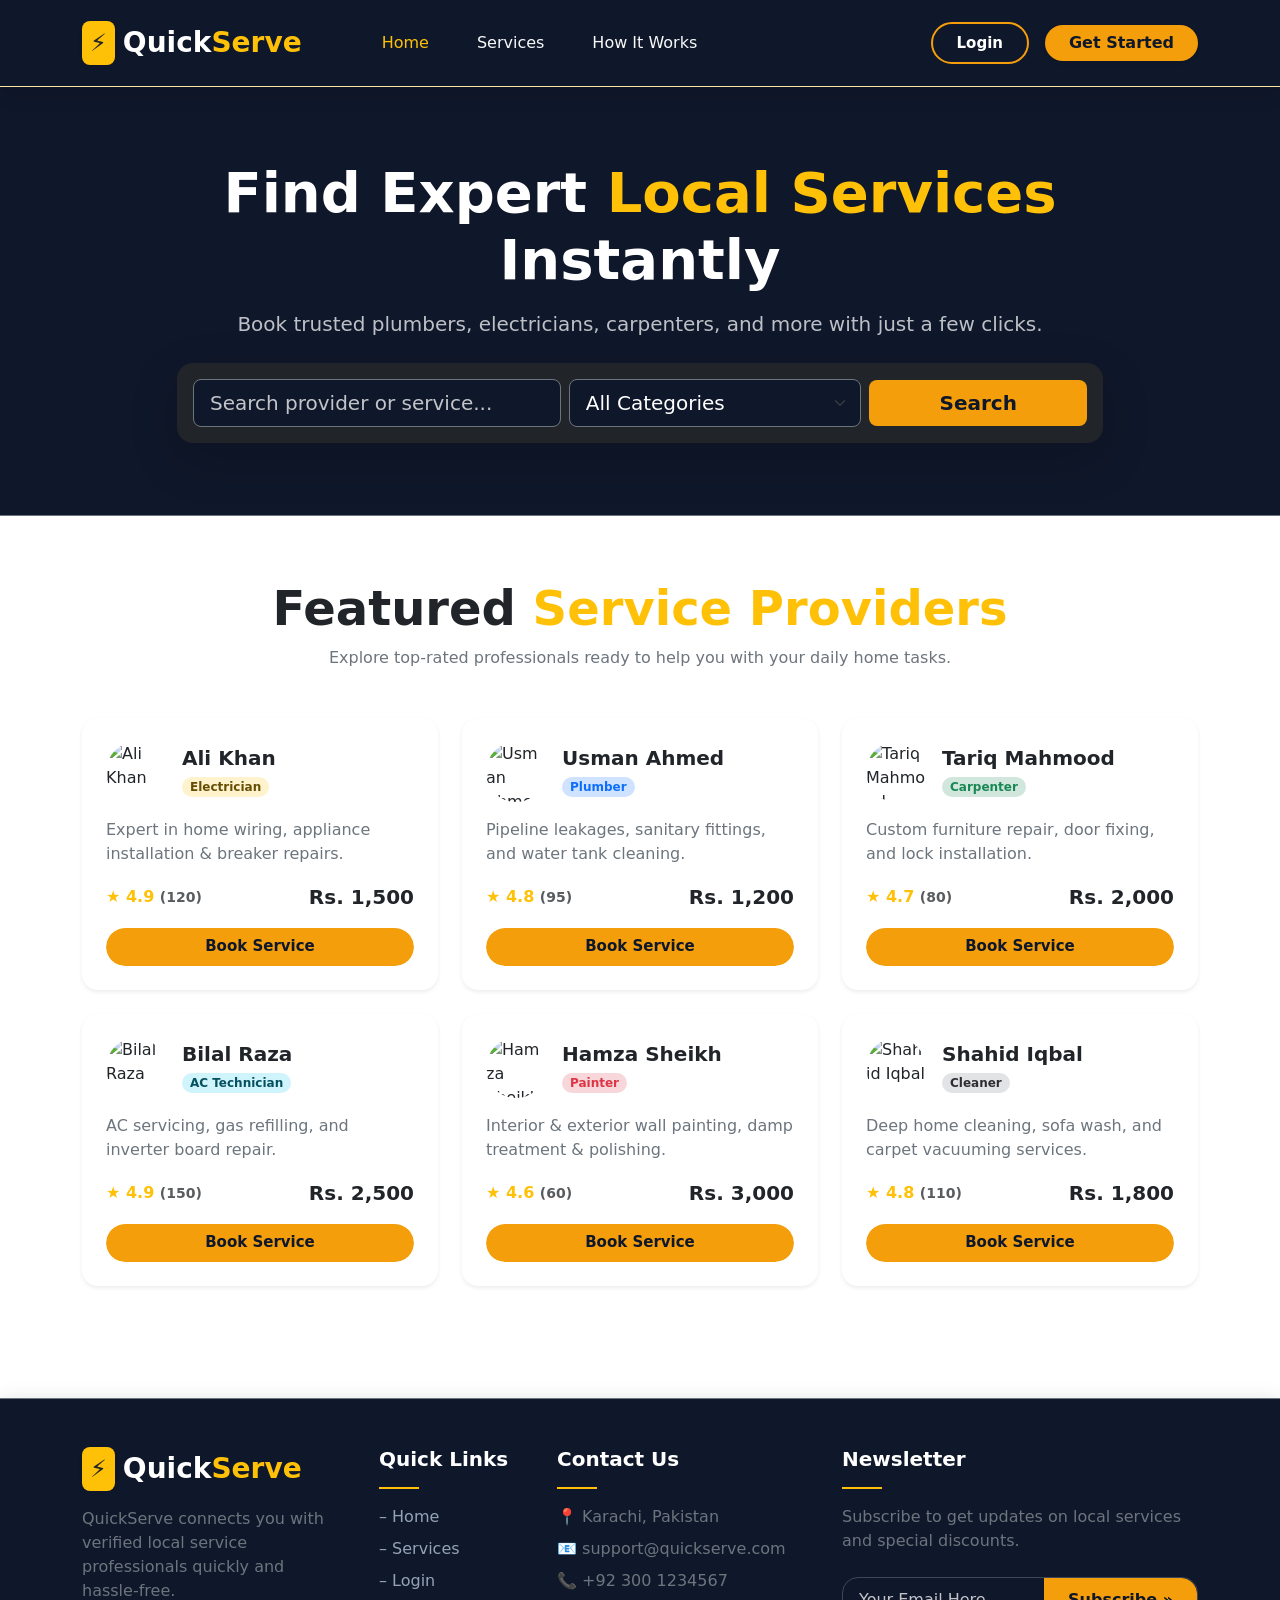
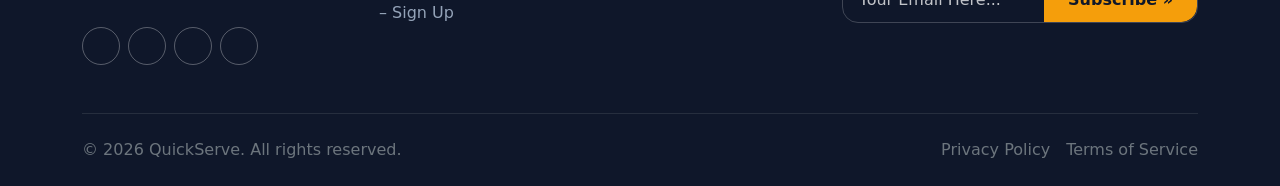
==== index.html @ 44a5fb3d "femhack project" ====
<!DOCTYPE html>
<html lang="en">
<head>
    <meta charset="UTF-8">
    <meta name="viewport" content="width=device-width, initial-scale=1.0">
    <title>femhack</title>

             <!--fontawesome cdn  -->

      <link rel="stylesheet" href="https://cdnjs.cloudflare.com/ajax/libs/font-awesome/7.0.1/css/all.min.css" integrity="sha512-2SwdPD6INVrV/lHTZbO2nodKhrnDdJK9/kg2XD1r9uGqPo1cUbujc+IYdlYdEErWNu69gVcYgdxlmVmzTWnetw==" crossorigin="anonymous" referrerpolicy="no-referrer" />


    <!--  bootstrap cdn -->


<link href="https://cdn.jsdelivr.net/npm/bootstrap@5.3.0/dist/css/bootstrap.min.css" rel="stylesheet">

<link rel="stylesheet" href="./style.css">


</head>
<body>
  
    

  <!-- Modern Navbar -->
  <nav class="navbar navbar-expand-lg sticky-top navbar-dark bg-slate py-3 border-bottom border-warning-subtle">
    <div class="container">
      <a class="navbar-brand fw-bold fs-3 d-flex align-items-center gap-2" href="index.html">
        <span class="bg-warning text-dark px-2 py-1 rounded-3 fs-4 shadow-sm">⚡</span>
        <span class="text-white">Quick<span class="text-warning">Serve</span></span>
      </a>
      <button class="navbar-toggler border-0 shadow-none" type="button" data-bs-toggle="collapse" data-bs-target="#navbarContent">
        <span class="navbar-toggler-icon"></span>
      </button>

      <div class="collapse navbar-collapse" id="navbarContent">
        <ul class="navbar-nav me-auto ms-lg-5 mb-2 mb-lg-0 gap-lg-3">
          <li class="nav-item">
            <a class="nav-link active fw-medium px-3 text-warning" href="index.html">Home</a>
          </li>
          <li class="nav-item">
            <a class="nav-link fw-medium px-3 text-light" href="#services">Services</a>
          </li>
          <li class="nav-item">
            <a class="nav-link fw-medium px-3 text-light" href="#how-it-works">How It Works</a>
          </li>
        </ul>
        <div class="d-flex align-items-center gap-3">
          <a href="login.html" class="btn btn-outline-light btn-slide-fill rounded-pill px-4 fw-semibold text-decoration-none">Login</a>
          <a href="signup.html" class="btn btn-warning rounded-pill px-4 fw-bold shadow-sm">Get Started</a>
        </div>
      </div>
    </div>
  </nav>

  <!-- Hero Section with Fixed Search Bar -->
  <section class="py-5 bg-slate text-white text-center border-bottom border-secondary">
    <div class="container py-4">
      <h1 class="display-4 fw-bold mb-3">Find Expert <span class="text-warning">Local Services</span> Instantly</h1>
      <p class="lead text-light opacity-75 mb-4">Book trusted plumbers, electricians, carpenters, and more with just a few clicks.</p>

      <div class="row justify-content-center">
        <div class="col-lg-10">
          <div class="card p-3 shadow-lg border-0 bg-dark rounded-4">
            <div class="row g-2 align-items-center">
              <div class="col-md-5">
                <input type="text" id="searchInput" class="form-control form-control-lg bg-slate text-white border-secondary shadow-none" placeholder="Search provider or service...">
              </div>
              <div class="col-md-4">
                <select id="categoryFilter" class="form-select form-select-lg bg-slate text-white border-secondary shadow-none">
                  <option value="all">All Categories</option>
                  <option value="Plumber">Plumber</option>
                  <option value="Electrician">Electrician</option>
                  <option value="Carpenter">Carpenter</option>
                  <option value="Cleaner">Home Cleaner</option>
                  <option value="Painter">Painter</option>
                  <option value="AC Technician">AC Technician</option>
                </select>
              </div>
              <div class="col-md-3">
                <button id="searchBtn" class="btn btn-warning btn-lg w-100 fw-bold rounded-3">Search</button>
              </div>
            </div>
          </div>
        </div>
      </div>
    </div>
  </section>

  <!-- 6 Service Cards Section with Pictures -->
<!-- 6 Service Cards Section with Pictures -->
  <section class="py-5 bg-white">
    <div class="container py-3">
      
      <!-- Services Section Heading -->
      <div class="text-center mb-5">
        <h2 class="fw-bold text-dark display-5">Featured <span class="text-warning">Service Providers</span></h2>
        <p class="text-secondary fs-6">Explore top-rated professionals ready to help you with your daily home tasks.</p>
      </div>

      <div class="row g-4 mb-5">

        <!-- Card 1 -->
        <div class="col-md-6 col-lg-4">
          <div class="card h-100 border-0 shadow-sm rounded-4 overflow-hidden card-provider">
            <div class="card-body p-4 d-flex flex-column justify-content-between">
              <div>
                <div class="d-flex align-items-center gap-3 mb-3">
                  <img src="https://images.unsplash.com/photo-1540569014015-19a7be504e3a?w=150&auto=format&fit=crop&q=80" alt="Ali Khan" class="rounded-circle object-fit-cover" width="60" height="60">
                  <div>
                    <h5 class="card-title fw-bold text-dark mb-1">Ali Khan</h5>
                    <span class="badge bg-warning-subtle text-warning-emphasis px-2 py-1 rounded-pill fw-bold fs-7">Electrician</span>
                  </div>
                </div>
                <p class="card-text text-secondary fs-7">Expert in home wiring, appliance installation & breaker repairs.</p>
                <div class="d-flex justify-content-between align-items-center mb-3">
                  <span class="text-warning fw-bold">★ 4.9 <small class="text-muted">(120)</small></span>
                  <span class="fw-bold fs-5 text-dark">Rs. 1,500</span>
                </div>
              </div>
              <a href="providers-details.html?id=1" class="button button-item w-100 justify-content-center text-decoration-none">
                <span class="button-bg">
                  <span class="button-bg-layers">
                    <span class="button-bg-layer button-bg-layer-1 -purple"></span>
                    <span class="button-bg-layer button-bg-layer-2 -turquoise"></span>
                    <span class="button-bg-layer button-bg-layer-3 -yellow"></span>
                  </span>
                </span>
                <span class="button-inner">
                  <span class="button-inner-static">Book Service</span>
                  <span class="button-inner-hover">Book Service</span>
                </span>
              </a>
            </div>
          </div>
        </div>

        <!-- Card 2 -->
        <div class="col-md-6 col-lg-4">
          <div class="card h-100 border-0 shadow-sm rounded-4 overflow-hidden card-provider">
            <div class="card-body p-4 d-flex flex-column justify-content-between">
              <div>
                <div class="d-flex align-items-center gap-3 mb-3">
                  <img src="https://images.unsplash.com/photo-1507003211169-0a1dd7228f2d?w=150&auto=format&fit=crop&q=80" alt="Usman Ahmed" class="rounded-circle object-fit-cover" width="60" height="60">
                  <div>
                    <h5 class="card-title fw-bold text-dark mb-1">Usman Ahmed</h5>
                    <span class="badge bg-primary-subtle text-primary px-2 py-1 rounded-pill fw-bold fs-7">Plumber</span>
                  </div>
                </div>
                <p class="card-text text-secondary fs-7">Pipeline leakages, sanitary fittings, and water tank cleaning.</p>
                <div class="d-flex justify-content-between align-items-center mb-3">
                  <span class="text-warning fw-bold">★ 4.8 <small class="text-muted">(95)</small></span>
                  <span class="fw-bold fs-5 text-dark">Rs. 1,200</span>
                </div>
              </div>
              <a href="providers-details.html?id=2" class="button button-item w-100 justify-content-center text-decoration-none">
                <span class="button-bg">
                  <span class="button-bg-layers">
                    <span class="button-bg-layer button-bg-layer-1 -purple"></span>
                    <span class="button-bg-layer button-bg-layer-2 -turquoise"></span>
                    <span class="button-bg-layer button-bg-layer-3 -yellow"></span>
                  </span>
                </span>
                <span class="button-inner">
                  <span class="button-inner-static">Book Service</span>
                  <span class="button-inner-hover">Book Service</span>
                </span>
              </a>
            </div>
          </div>
        </div>

        <!-- Card 3 -->
        <div class="col-md-6 col-lg-4">
          <div class="card h-100 border-0 shadow-sm rounded-4 overflow-hidden card-provider">
            <div class="card-body p-4 d-flex flex-column justify-content-between">
              <div>
                <div class="d-flex align-items-center gap-3 mb-3">
                  <img src="https://images.unsplash.com/photo-1500648767791-00dcc994a43e?w=150&auto=format&fit=crop&q=80" alt="Tariq Mahmood" class="rounded-circle object-fit-cover" width="60" height="60">
                  <div>
                    <h5 class="card-title fw-bold text-dark mb-1">Tariq Mahmood</h5>
                    <span class="badge bg-success-subtle text-success px-2 py-1 rounded-pill fw-bold fs-7">Carpenter</span>
                  </div>
                </div>
                <p class="card-text text-secondary fs-7">Custom furniture repair, door fixing, and lock installation.</p>
                <div class="d-flex justify-content-between align-items-center mb-3">
                  <span class="text-warning fw-bold">★ 4.7 <small class="text-muted">(80)</small></span>
                  <span class="fw-bold fs-5 text-dark">Rs. 2,000</span>
                </div>
              </div>
              <a href="providers-details.html?id=3" class="button button-item w-100 justify-content-center text-decoration-none">
                <span class="button-bg">
                  <span class="button-bg-layers">
                    <span class="button-bg-layer button-bg-layer-1 -purple"></span>
                    <span class="button-bg-layer button-bg-layer-2 -turquoise"></span>
                    <span class="button-bg-layer button-bg-layer-3 -yellow"></span>
                  </span>
                </span>
                <span class="button-inner">
                  <span class="button-inner-static">Book Service</span>
                  <span class="button-inner-hover">Book Service</span>
                </span>
              </a>
            </div>
          </div>
        </div>

        <!-- Card 4 -->
        <div class="col-md-6 col-lg-4">
          <div class="card h-100 border-0 shadow-sm rounded-4 overflow-hidden card-provider">
            <div class="card-body p-4 d-flex flex-column justify-content-between">
              <div>
                <div class="d-flex align-items-center gap-3 mb-3">
                  <img src="https://images.unsplash.com/photo-1522075469751-3a6694fb2f61?w=150&auto=format&fit=crop&q=80" alt="Bilal Raza" class="rounded-circle object-fit-cover" width="60" height="60">
                  <div>
                    <h5 class="card-title fw-bold text-dark mb-1">Bilal Raza</h5>
                    <span class="badge bg-info-subtle text-info-emphasis px-2 py-1 rounded-pill fw-bold fs-7">AC Technician</span>
                  </div>
                </div>
                <p class="card-text text-secondary fs-7">AC servicing, gas refilling, and inverter board repair.</p>
                <div class="d-flex justify-content-between align-items-center mb-3">
                  <span class="text-warning fw-bold">★ 4.9 <small class="text-muted">(150)</small></span>
                  <span class="fw-bold fs-5 text-dark">Rs. 2,500</span>
                </div>
              </div>
              <a href="providers-details.html?id=4" class="button button-item w-100 justify-content-center text-decoration-none">
                <span class="button-bg">
                  <span class="button-bg-layers">
                    <span class="button-bg-layer button-bg-layer-1 -purple"></span>
                    <span class="button-bg-layer button-bg-layer-2 -turquoise"></span>
                    <span class="button-bg-layer button-bg-layer-3 -yellow"></span>
                  </span>
                </span>
                <span class="button-inner">
                  <span class="button-inner-static">Book Service</span>
                  <span class="button-inner-hover">Book Service</span>
                </span>
              </a>
            </div>
          </div>
        </div>

        <!-- Card 5 -->
        <div class="col-md-6 col-lg-4">
          <div class="card h-100 border-0 shadow-sm rounded-4 overflow-hidden card-provider">
            <div class="card-body p-4 d-flex flex-column justify-content-between">
              <div>
                <div class="d-flex align-items-center gap-3 mb-3">
                  <img src="https://images.unsplash.com/photo-1472099645785-5658abf4ff4e?w=150&auto=format&fit=crop&q=80" alt="Hamza Sheikh" class="rounded-circle object-fit-cover" width="60" height="60">
                  <div>
                    <h5 class="card-title fw-bold text-dark mb-1">Hamza Sheikh</h5>
                    <span class="badge bg-danger-subtle text-danger px-2 py-1 rounded-pill fw-bold fs-7">Painter</span>
                  </div>
                </div>
                <p class="card-text text-secondary fs-7">Interior & exterior wall painting, damp treatment & polishing.</p>
                <div class="d-flex justify-content-between align-items-center mb-3">
                  <span class="text-warning fw-bold">★ 4.6 <small class="text-muted">(60)</small></span>
                  <span class="fw-bold fs-5 text-dark">Rs. 3,000</span>
                </div>
              </div>
              <a href="providers-details.html?id=5" class="button button-item w-100 justify-content-center text-decoration-none">
                <span class="button-bg">
                  <span class="button-bg-layers">
                    <span class="button-bg-layer button-bg-layer-1 -purple"></span>
                    <span class="button-bg-layer button-bg-layer-2 -turquoise"></span>
                    <span class="button-bg-layer button-bg-layer-3 -yellow"></span>
                  </span>
                </span>
                <span class="button-inner">
                  <span class="button-inner-static">Book Service</span>
                  <span class="button-inner-hover">Book Service</span>
                </span>
              </a>
            </div>
          </div>
        </div>

        <!-- Card 6 -->
        <div class="col-md-6 col-lg-4">
          <div class="card h-100 border-0 shadow-sm rounded-4 overflow-hidden card-provider">
            <div class="card-body p-4 d-flex flex-column justify-content-between">
              <div>
                <div class="d-flex align-items-center gap-3 mb-3">
                  <img src="https://images.unsplash.com/photo-1519085360753-af0119f7cbe7?w=150&auto=format&fit=crop&q=80" alt="Shahid Iqbal" class="rounded-circle object-fit-cover" width="60" height="60">
                  <div>
                    <h5 class="card-title fw-bold text-dark mb-1">Shahid Iqbal</h5>
                    <span class="badge bg-secondary-subtle text-secondary-emphasis px-2 py-1 rounded-pill fw-bold fs-7">Cleaner</span>
                  </div>
                </div>
                <p class="card-text text-secondary fs-7">Deep home cleaning, sofa wash, and carpet vacuuming services.</p>
                <div class="d-flex justify-content-between align-items-center mb-3">
                  <span class="text-warning fw-bold">★ 4.8 <small class="text-muted">(110)</small></span>
                  <span class="fw-bold fs-5 text-dark">Rs. 1,800</span>
                </div>
              </div>
              <a href="providers-details.html?id=6" class="button button-item w-100 justify-content-center text-decoration-none">
                <span class="button-bg">
                  <span class="button-bg-layers">
                    <span class="button-bg-layer button-bg-layer-1 -purple"></span>
                    <span class="button-bg-layer button-bg-layer-2 -turquoise"></span>
                    <span class="button-bg-layer button-bg-layer-3 -yellow"></span>
                  </span>
                </span>
                <span class="button-inner">
                  <span class="button-inner-static">Book Service</span>
                  <span class="button-inner-hover">Book Service</span>
                </span>
              </a>
            </div>
          </div>
        </div>

      </div>
    </div>
  </section>




<!-- Modern Sleek Footer Start -->
<footer class="bg-slate text-light pt-5 pb-4 border-top border-secondary">
  <div class="container">
    <div class="row g-4 mb-5">
      
      <!-- Column 1: Brand & Social Icons -->
      <div class="col-lg-3 col-md-6">
        <a class="navbar-brand fw-bold fs-3 d-flex align-items-center gap-2 mb-3" href="index.html">
          <span class="bg-warning text-dark px-2 py-1 rounded-3 fs-4 shadow-sm">⚡</span>
          <span class="text-white">Quick<span class="text-warning">Serve</span></span>
        </a>
        <p class="text-secondary fs-7 mb-4">QuickServe connects you with verified local service professionals quickly and hassle-free.</p>
        
        <!-- Social Icons -->

        <div class="d-flex gap-2">
  <a href="#" class="social-icon facebook rounded-circle d-flex align-items-center justify-content-center text-decoration-none">
    <i class="fab fa-facebook-f"></i>
  </a>
  <a href="#" class="social-icon whatsapp rounded-circle d-flex align-items-center justify-content-center text-decoration-none">
    <i class="fab fa-whatsapp"></i>
  </a>
  <a href="#" class="social-icon instagram rounded-circle d-flex align-items-center justify-content-center text-decoration-none">
    <i class="fab fa-instagram"></i>
  </a>
  <a href="#" class="social-icon youtube rounded-circle d-flex align-items-center justify-content-center text-decoration-none">
    <i class="fab fa-youtube"></i>
  </a>
</div>
      </div>

      <!-- Column 2: Quick Links -->
      <div class="col-lg-2 col-md-6 ps-lg-4">
        <h5 class="fw-bold text-white mb-2 position-relative pb-2">Quick Links</h5>
        <div class="bg-warning mb-3" style="width: 40px; height: 2px;"></div>
        <ul class="list-unstyled d-flex flex-column gap-2">
          <li><a href="index.html" class="footer-link">&ndash; Home</a></li>
          <li><a href="#services" class="footer-link">&ndash; Services</a></li>
          <li><a href="login.html" class="footer-link">&ndash; Login</a></li>
          <li><a href="signup.html" class="footer-link">&ndash; Sign Up</a></li>
        </ul>
      </div>

      <!-- Column 3: Contact Us -->
      <div class="col-lg-3 col-md-6">
        <h5 class="fw-bold text-white mb-2 position-relative pb-2">Contact Us</h5>
        <div class="bg-warning mb-3" style="width: 40px; height: 2px;"></div>
        <p class="text-secondary mb-2 fs-7">📍 Karachi, Pakistan</p>
        <p class="text-secondary mb-2 fs-7">📧 support@quickserve.com</p>
        <p class="text-secondary fs-7">📞 +92 300 1234567</p>
      </div>

      <!-- Column 4: Newsletter Box (Subscribe Input) -->
<!-- Newsletter Column -->
<div class="col-lg-4 col-md-6">
  <h5 class="fw-bold text-white mb-2 position-relative pb-2">Newsletter</h5>
  <div class="bg-warning mb-3" style="width: 40px; height: 2px;"></div>
  <p class="text-secondary fs-7 mb-3">Subscribe to get updates on local services and special discounts.</p>
  
  <!-- Interactive Animated Subscribe Group -->
  <div class="newsletter-wrapper d-flex align-items-center mt-4 rounded-4 bg-transparent p-0">
    <input type="email" class="form-control bg-transparent text-white shadow-none ps-3 border-0 py-3 fs-7" placeholder="Your Email Here...">
    <button class="btn btn-subscribe-animated px-4 py-3 fw-bold text-nowrap rounded-4 rounded-start-0">Subscribe &raquo;</button>
  </div>
</div>

    </div>

    <hr class="border-secondary my-4">

    <!-- Bottom Copyright -->
    <div class="d-flex flex-column flex-sm-row justify-content-between align-items-center gap-2">
      <p class="text-secondary fs-7 mb-0">&copy; 2026 QuickServe. All rights reserved.</p>
      <div class="d-flex gap-3">
        <a href="#" class="text-secondary fs-7 text-decoration-none">Privacy Policy</a>
        <a href="#" class="text-secondary fs-7 text-decoration-none">Terms of Service</a>
      </div>
    </div>
  </div>
</footer>
<!-- Footer End -->




 

    <script src="https://cdn.jsdelivr.net/npm/@popperjs/core@2.11.8/dist/umd/popper.min.js" integrity="sha384-I7E8VVD/ismYTF4hNIPjVp/Zjvgyol6VFvRkX/vR+Vc4jQkC+hVqc2pM8ODewa9r" crossorigin="anonymous"></script>
<script src="https://cdn.jsdelivr.net/npm/bootstrap@5.3.8/dist/js/bootstrap.min.js" integrity="sha384-G/EV+4j2dNv+tEPo3++6LCgdCROaejBqfUeNjuKAiuXbjrxilcCdDz6ZAVfHWe1Y" crossorigin="anonymous"></script>
    <script  src="./app.js"></script>
</body>
</html>
---- style.css ----
*{
    margin:0;
    padding: 0;
    box-sizing: border-box;
}


/* ==========================================
   QuickServe Custom Stylesheet
   Theme: Dark Slate & Golden Amber (Option 1)
   ========================================== */

/* Custom Slate Color & Polish */
.bg-slate {
  background-color: #0f172a !important; /* Premium Dark Background */
  box-shadow: 0 4px 20px rgba(0, 0, 0, 0.15);
}

.nav-link {
  transition: all 0.2s ease-in-out;
}

.nav-link:hover {
  color: #f59e0b !important; /* Golden Amber on Hover */
}

.btn-outline-light {
  border-color: rgba(255, 255, 255, 0.3);
  transition: all 0.3s ease;
}

.btn-outline-light:hover {
  background-color: rgba(255, 255, 255, 0.1);
  border-color: #ffffff;
  transform: translateY(-1px);
}

.btn-warning {
  background-color: #f59e0b;
  border: none;
  color: #0f172a;
  transition: all 0.3s ease;
}

.btn-warning:hover {
  background-color: #d97706;
  color: #ffffff;
  transform: translateY(-2px);
  box-shadow: 0 6px 15px rgba(245, 158, 11, 0.3) !important;
}


/* Card Fade-in Entrance Animation */
@keyframes fadeInUp {
  from {
    opacity: 0;
    transform: translateY(20px);
  }
  to {
    opacity: 1;
    transform: translateY(0);
  }
}

.card-provider {
  animation: fadeInUp 0.6s ease-out forwards;
  transition: transform 0.3s ease, box-shadow 0.3s ease;
}

/* Dynamic Animation Delays for Grid Cards */
.col-md-6:nth-child(1) .card-provider { animation-delay: 0.1s; }
.col-md-6:nth-child(2) .card-provider { animation-delay: 0.2s; }
.col-md-6:nth-child(3) .card-provider { animation-delay: 0.3s; }
.col-md-6:nth-child(4) .card-provider { animation-delay: 0.4s; }
.col-md-6:nth-child(5) .card-provider { animation-delay: 0.5s; }
.col-md-6:nth-child(6) .card-provider { animation-delay: 0.6s; }

/* Interactive Hover Lift & Glow */
.card-provider:hover {
  transform: translateY(-8px) scale(1.02);
  box-shadow: 0 12px 25px rgba(245, 158, 11, 0.15) !important;
}

/* Footer Link Hover Animations */
.footer-link {
  color: #94a3b8;
  text-decoration: none;
  transition: all 0.3s ease;
}

.footer-link:hover {
  color: #f59e0b !important;
  padding-left: 5px;
}

/* Exact Input Container & Focus Glow */
.newsletter-wrapper {
  overflow: hidden;
  border: 1px solid rgba(255, 255, 255, 0.2);
  transition: border-color 0.3s ease, box-shadow 0.3s ease;
}

.newsletter-wrapper:focus-within {
  border-color: #f59e0b !important;
  box-shadow: 0 0 0 0.25rem rgba(245, 158, 11, 0.35) !important;
}

/* Subscribe Button Hover & Scale Animation */
.btn-subscribe-animated {
  background-color: #f59e0b !important;
  color: #0f172a !important;
  border: none !important;
  transition: all 0.3s cubic-bezier(0.4, 0, 0.2, 1) !important;
  cursor: pointer;
}

.btn-subscribe-animated:hover {
  background-color: #d97706 !important;
  color: #ffffff !important;
  transform: scale(1.05);
  box-shadow: -4px 0 15px rgba(245, 158, 11, 0.4) !important;
}

.btn-subscribe-animated:active {
  transform: scale(0.98);
}

.newsletter-wrapper input::placeholder {
  color: #94a3b8;
}

/* Newsletter Input Top & Bottom Padding Adjust */
.newsletter-wrapper input {
  padding-top: 6px !important;    /* Top padding kam karne ke liye */
  padding-bottom: 6px !important; /* Bottom padding kam karne ke liye */
  height: 44px !important;         /* Overall height bhi thodi kam ho jayegi */
}

/* Button ki height bhi input ke sath match karne ke liye */
.newsletter-wrapper button {
  height: 44px !important;
  padding-top: 6px !important;
  padding-bottom: 6px !important;
}


/* Base Social Icon Style (Initial White Color) */
.social-icon {
  width: 38px !important;
  height: 38px !important;
  border: 1px solid rgba(255, 255, 255, 0.3) !important;
  color: #ffffff !important;
  background-color: transparent !important;
  transition: all 0.3s ease !important;
}

.social-icon i {
  color: #ffffff !important;
}

/* Social Icons Hover - Theme Yellow */
.social-icon:hover {
  background-color: #f59e0b !important;
  color: #0f172a !important;
  border-color: #f59e0b !important;
  transform: translateY(-3px);
  box-shadow: 0 5px 15px rgba(245, 158, 11, 0.4);
}

.social-icon:hover i {
  color: #0f172a !important;
}

/* Custom Animated Button Styling */
.card-provider .button {
  all: unset;
  position: relative;
  display: flex !important;
  align-items: center;
  justify-content: center;
  width: 100%;
  height: 46px;
  border-radius: 50px;
  font-size: 15px;
  font-weight: 700;
  color: #0f172a;
  cursor: pointer;
  box-sizing: border-box;
  overflow: hidden;
}

/* Base Outer Layer */
.card-provider .button-bg {
  position: absolute;
  top: 0;
  left: 0;
  width: 100%;
  height: 100%;
  background-color: #f59e0b;
  border-radius: 50px;
  overflow: hidden;
  z-index: 1;
}

/* Layer Structure Fix */
.card-provider .button-bg-layers {
  position: absolute;
  left: 50%;
  top: 50%;
  transform: translate(-50%, -50%);
  width: 300px;
  height: 300px;
  pointer-events: none;
}

.card-provider .button-bg-layer {
  position: absolute;
  top: 0;
  left: 0;
  width: 100%;
  height: 100%;
  border-radius: 50%;
  transform: scale(0);
  transition: transform 1.2s cubic-bezier(0.19, 1, 0.22, 1);
}

/* Layer Color Palette */
.card-provider .button-bg-layer.-purple {
  background-color: #a374ff;
}

.card-provider .button-bg-layer.-turquoise {
  background-color: #17f1d1;
}

.card-provider .button-bg-layer.-yellow {
  background-color: #0f172a;
}

/* Text Container Alignment */
.card-provider .button-inner {
  position: relative;
  z-index: 2;
  pointer-events: none;
  display: block;
  text-align: center;
  line-height: 1;
}

.card-provider .button-inner-static {
  display: block;
  color: #0f172a;
  transition: transform 0.6s cubic-bezier(0.19, 1, 0.22, 1), opacity 0.3s ease;
}

.card-provider .button-inner-hover {
  position: absolute;
  top: 0;
  left: 0;
  width: 100%;
  opacity: 0;
  color: #ffffff;
  transform: translateY(100%);
  transition: transform 0.6s cubic-bezier(0.19, 1, 0.22, 1), opacity 0.6s ease;
}

/* Hover Animations */
.card-provider .button:hover .button-inner-static {
  opacity: 0;
  transform: translateY(-100%);
}

.card-provider .button:hover .button-inner-hover {
  opacity: 1;
  transform: translateY(0);
}

.card-provider .button:hover .button-bg-layer-1 {
  transform: scale(1);
}

.card-provider .button:hover .button-bg-layer-2 {
  transition-delay: 0.08s;
  transform: scale(1);
}

.card-provider .button:hover .button-bg-layer-3 {
  transition-delay: 0.16s;
  transform: scale(1);
}


/* Animated Button Height Reduction */
.card-provider .button {
  height: 38px !important; /* Original height (46px) se kam kar ke 38px di hai */
}


/* Navbar Login Button Hover Fix */
.navbar .btn-outline-light:hover {
  background-color: #f59e0b !important;
  color: #0f172a !important;
  border-color: #f59e0b !important;
  box-shadow: 0 0 12px rgba(245, 158, 11, 0.4);
}

/* Uiverse Slide Fill Animation Button */
.btn-slide-fill {
  display: inline-flex;
  align-items: center;
  justify-content: center;
  padding: 0.5rem 1.4rem;
  font-size: 15px;
  font-weight: 700;
  color: #ffffff !important;
  border: 2px solid #f59e0b;
  border-radius: 50px;
  cursor: pointer;
  position: relative;
  background-color: transparent;
  text-decoration: none;
  overflow: hidden;
  z-index: 1;
  transition: color 0.3s ease;
}

.btn-slide-fill::before {
  content: "";
  position: absolute;
  left: 0;
  top: 0;
  width: 100%;
  height: 100%;
  background-color: #f59e0b;
  transform: translateX(-100%);
  transition: transform 0.3s ease-in-out;
  z-index: -1;
}

.btn-slide-fill:hover {
  color: #0f172a !important; /* Slide swipe hone par text dark ho kar 100% visible rahega */
}

.btn-slide-fill:hover::before {
  transform: translateX(0);
}


/* Search Input Placeholder Color White */
.form-control::placeholder,
input::placeholder {
  color: rgba(255, 255, 255, 0.75) !important; /* Soft white placeholder */
  opacity: 1 !important; /* Firefox overlay fix */
}

/* Typing text color white */
.form-control,
input {
  color: #ffffff !important;
}


/* Sticky Card Hierarchy Fix */
.sticky-top {
  z-index: 10 !important; /* Navbar typically stays at z-index 1020+ */
}

.navbar {
  position: relative;
  z-index: 1030 !important;
}  



/* ==========================================================
   Responsive Fixes: Mobile Animation & Details Cards Width
   ========================================================== */

/* 1. Mobile Screen par Button Animation ki Width Fix */
@media (max-width: 768px) {
  /* Layer container ki width badha kar full screen/card match ki hai taake animation cut na ho */
  .card-provider .button-bg-layers {
    width: 750px !important;
    height: 450px !important;
  }
  
  /* Button ko fluid aur proper padding dena */
  .card-provider .button {
    width: 100% !important;
  }
}

/* Guarantees & Verification Cards Equal Height & Width Fix */
@media (min-width: 1px) {
  .col-sm-6:has(.fa-check-circle), 
  .col-sm-6:has(.fa-clock) {
    display: flex !important;
  }
  
  .col-sm-6:has(.fa-check-circle) > div, 
  .col-sm-6:has(.fa-clock) > div {
    flex: 1 !important;
    display: flex !important;
    align-items: center !important;
  }
}


/* signup login styling  */



/* --- Signup/Login Card & Compact Spacing Fix --- */
.auth-card {
  padding: 20px 20px 20px 20px !important; /* Padding kam ki taake chota aur neat lagay */
  max-width: 380px !important; /* Width ko thoda aur compact kiya */
  border: 1px solid rgba(245, 158, 11, 0.3) !important; /* Theme golden border */
  box-shadow: 0 15px 35px rgba(0, 0, 0, 0.8), 0 0 20px rgba(245, 158, 11, 0.1) !important;
}

/* Background ko website ke dark slate theme ke sath match karna */
body.auth-body {
  background: radial-gradient(circle at center, #1e293b 0%, #0f172a 70%, #020617 100%) !important;
  padding: 10px !important;
}

/* Inputs ki height aur padding compact karna */
.auth-input {
  padding: 6px 12px !important;
  font-size: 0.9rem !important;
}

/* Spacing between form fields kam karna */
.auth-card .mb-3 {
  margin-bottom: 0.75rem !important;
}

.auth-card .mb-4 {
  margin-bottom: 1rem !important;
}

/* Orange/Red ki jagah Golden Theme Glow Button */
.btn-orange-glow {
  background: linear-gradient(135deg, #f59e0b 0%, #d97706 100%) !important;
  color: #0f172a !important;
  font-weight: 700 !important;
  box-shadow: 0 4px 15px rgba(245, 158, 11, 0.3) !important;
}

.btn-orange-glow:hover {
  background: linear-gradient(135deg, #fbbf24 0%, #b45309 100%) !important;
  color: #ffffff !important;
  box-shadow: 0 6px 20px rgba(245, 158, 11, 0.5) !important;
}

/* Links aur brand accent colors ko match karna */
.brand-title span, 
.auth-link, 
.btn-back-home:hover {
  color: #f59e0b !important;
}





/* --- Signup Page Complete Layout & Visibility Fix --- */

/* 1. Body ko Flexbox dena taake card bilkul center mein aaye */
body.auth-body {
  display: flex !important;
  align-items: center !important;
  justify-content: center !important;
  min-height: 100vh !important;
  margin: 0 !important;
  background: radial-gradient(circle at center, #1e293b 0%, #0f172a 70%, #020617 100%) !important;
}

/* 2. Auth Card ki styling aur proper centering */
.auth-card {
  position: relative !important;
  background: linear-gradient(180deg, rgba(15, 23, 42, 0.95) 0%, rgba(2, 6, 23, 0.98) 100%) !important;
  border: 1px solid rgba(245, 158, 11, 0.3) !important;
  border-radius: 20px !important;
  padding: 40px 30px 30px 30px !important;
  width: 100% !important;
  max-width: 420px !important;
  box-shadow: 0 15px 35px rgba(0, 0, 0, 0.8), 0 0 20px rgba(245, 158, 11, 0.15) !important;
  margin: auto !important;
}

/* 3. Back to Home Button ki position aur styling */
.btn-back-home {
  position: absolute !important;
  top: 15px !important;
  left: 20px !important;
  color: #94a3b8 !important;
  text-decoration: none !important;
  font-size: 0.8rem !important;
  font-weight: 500 !important;
  transition: all 0.3s ease !important;
  z-index: 10 !important;
}

.btn-back-home:hover {
  color: #f59e0b !important;
}

/* 4. Labels aur text ko clearly visible (White) karna */
.auth-card label, 
.auth-card .form-label,
.auth-card p {
  color: #e2e8f0 !important;
}

/* 5. Inputs text aur placeholder visibility */
.auth-input {
  background-color: #1e293b !important;
  border: 1px solid rgba(255, 255, 255, 0.15) !important;
  color: #ffffff !important;
}

.auth-input::placeholder {
  color: #94a3b8 !important;
  opacity: 1 !important;
}



/* --- Google Button & All Text Visibility Fix --- */

/* 1. Google Button ka text aur background fix */
.btn-google {
  background-color: #1e293b !important;
  color: #ffffff !important;
  border: 1px solid rgba(255, 255, 255, 0.2) !important;
  font-weight: 600 !important;
}

.btn-google:hover {
  background-color: #334155 !important;
  color: #ffffff !important;
  border-color: #f59e0b !important;
}

/* 2. Card ke andar mojood har tarah ke text ko solid white/light karna */
.auth-card,
.auth-card h3,
.auth-card p,
.auth-card span,
.auth-card label,
.auth-card .form-label,
.auth-card .text-muted,
.auth-card .text-white-50 {
  color: #ffffff !important;
}

/* Subtitles aur small text ke liye thoda soft light tone */
.auth-card p.text-muted, 
.auth-card .auth-footer span {
  color: #94a3b8 !important;
}

/* 3. OR divider ka text color */
.auth-divider {
  color: #94a3b8 !important;
}


/* --- QuickServe Uiverse Login Theme Overrides --- */

body.auth-body {
  display: flex !important;
  align-items: center !important;
  justify-content: center !important;
  min-height: 100vh !important;
  margin: 0 !important;
  background: radial-gradient(circle at center, #1e293b 0%, #0f172a 70%, #020617 100%) !important;
  overflow: hidden !important;
}

.form-container {
  width: 350px !important;
  height: auto !important;
  max-height: 95vh !important;
  background: linear-gradient(180deg, rgba(15, 23, 42, 0.95) 0%, rgba(2, 6, 23, 0.98) 100%) !important;
  box-shadow: 0 15px 35px rgba(0, 0, 0, 0.8), 0 0 20px rgba(245, 158, 11, 0.2) !important;
  border: 1px solid rgba(245, 158, 11, 0.3) !important;
  border-radius: 20px !important;
  box-sizing: border-box !important;
  padding: 20px 25px !important;
  overflow-y: auto !important;
}

.form-container::-webkit-scrollbar {
  display: none;
}

.title {
  text-align: center !important;
  font-family: "Lucida Sans", sans-serif !important;
  margin: 5px 0 15px 0 !important;
  font-size: 24px !important;
  font-weight: 800 !important;
  color: #ffffff !important;
  letter-spacing: 1px;
}

.title span {
  color: #f59e0b !important;
}

.form {
  width: 100% !important;
  display: flex !important;
  flex-direction: column !important;
  gap: 12px !important;
  margin-bottom: 10px !important;
}

.input {
  border-radius: 12px !important;
  border: 1px solid rgba(255, 255, 255, 0.15) !important;
  background-color: #1e293b !important;
  color: #ffffff !important;
  outline: 0 !important;
  box-sizing: border-box !important;
  padding: 10px 15px !important;
  font-size: 0.85rem !important;
}

.input::placeholder {
  color: #94a3b8 !important;
}

.input:focus {
  border-color: #f59e0b !important;
  box-shadow: 0 0 8px rgba(245, 158, 11, 0.4) !important;
  background-color: #273548 !important;
}

.page-link {
  text-decoration: none !important;
  margin: 0 !important;
  text-align: end !important;
}

.page-link-label {
  cursor: pointer !important;
  font-size: 11px !important;
  font-weight: 600 !important;
  color: #94a3b8 !important;
}

.page-link-label:hover {
  color: #f59e0b !important;
}

.form-btn {
  padding: 10px 15px !important;
  border-radius: 20px !important;
  border: 0 !important;
  background: linear-gradient(135deg, #f59e0b 0%, #d97706 100%) !important;
  color: #0f172a !important;
  font-weight: 700 !important;
  cursor: pointer !important;
  box-shadow: 0 4px 15px rgba(245, 158, 11, 0.3) !important;
}

.form-btn:hover {
  background: linear-gradient(135deg, #fbbf24 0%, #b45309 100%) !important;
  color: #ffffff !important;
}

.sign-up-label {
  margin: 5px 0 0 0 !important;
  font-size: 11px !important;
  color: #94a3b8 !important;
}

.sign-up-link {
  margin-left: 3px !important;
  text-decoration: underline !important;
  color: #f59e0b !important;
  font-weight: 700 !important;
}

.buttons-container {
  width: 100% !important;
  display: flex !important;
  flex-direction: column !important;
  gap: 10px !important;
  margin-top: 15px !important;
}

.apple-login-button,
.google-login-button {
  border-radius: 20px !important;
  padding: 8px 15px !important;
  cursor: pointer !important;
  display: flex !important;
  justify-content: center !important;
  align-items: center !important;
  font-size: 11px !important;
  font-weight: 600 !important;
  gap: 8px !important;
}

.apple-login-button {
  background-color: #000000 !important;
  color: #ffffff !important;
  border: 1px solid rgba(255, 255, 255, 0.2) !important;
}

.google-login-button {
  background-color: #1e293b !important;
  color: #ffffff !important;
  border: 1px solid rgba(255, 255, 255, 0.2) !important;
}

.google-login-button:hover,
.apple-login-button:hover {
  border-color: #f59e0b !important;
}

.apple-icon,
.google-icon {
  font-size: 16px !important;
}

.btn-back-home {
  color: #94a3b8 !important;
  text-decoration: none !important;
  font-size: 0.75rem !important;
}

.btn-back-home:hover {
  color: #f59e0b !important;
}


/* --- Compact signup/login spacing (scrollbar hatane ke liye) --- */
.auth-header {
  margin-bottom: 0.5rem !important;
}
.auth-header .brand-title {
  font-size: 1.4rem !important;
  margin-bottom: 0.15rem !important;
}
.auth-header p {
  margin-bottom: 0 !important;
  font-size: 0.8rem !important;
}
.auth-card .form-label {
  margin-bottom: 0.15rem !important;
  font-size: 0.82rem !important;
}
.auth-card .auth-divider {
  margin-top: 0 !important;
  margin-bottom: 0.5rem !important;
}
.btn-google {
  padding: 5px 12px !important;
  font-size: 0.88rem !important;
}
.btn-orange-glow {
  padding: 6px 12px !important;
  font-size: 0.9rem !important;
}
.auth-footer {
  margin-top: 0.75rem !important;
}
.auth-footer .small,
.auth-footer span {
  font-size: 0.8rem !important;
}



*{
    margin:0;
    padding: 0;
    box-sizing: border-box;
}


/* ==========================================
   QuickServe Custom Stylesheet
   Theme: Dark Slate & Golden Amber (Option 1)
   ========================================== */

/* Custom Slate Color & Polish */
.bg-slate {
  background-color: #0f172a !important; /* Premium Dark Background */
  box-shadow: 0 4px 20px rgba(0, 0, 0, 0.15);
}

.nav-link {
  transition: all 0.2s ease-in-out;
}

.nav-link:hover {
  color: #f59e0b !important; /* Golden Amber on Hover */
}

.btn-outline-light {
  border-color: rgba(255, 255, 255, 0.3);
  transition: all 0.3s ease;
}

.btn-outline-light:hover {
  background-color: rgba(255, 255, 255, 0.1);
  border-color: #ffffff;
  transform: translateY(-1px);
}

.btn-warning {
  background-color: #f59e0b;
  border: none;
  color: #0f172a;
  transition: all 0.3s ease;
}

.btn-warning:hover {
  background-color: #d97706;
  color: #ffffff;
  transform: translateY(-2px);
  box-shadow: 0 6px 15px rgba(245, 158, 11, 0.3) !important;
}


/* Card Fade-in Entrance Animation */
@keyframes fadeInUp {
  from {
    opacity: 0;
    transform: translateY(20px);
  }
  to {
    opacity: 1;
    transform: translateY(0);
  }
}

.card-provider {
  animation: fadeInUp 0.6s ease-out forwards;
  transition: transform 0.3s ease, box-shadow 0.3s ease;
}

/* Dynamic Animation Delays for Grid Cards */
.col-md-6:nth-child(1) .card-provider { animation-delay: 0.1s; }
.col-md-6:nth-child(2) .card-provider { animation-delay: 0.2s; }
.col-md-6:nth-child(3) .card-provider { animation-delay: 0.3s; }
.col-md-6:nth-child(4) .card-provider { animation-delay: 0.4s; }
.col-md-6:nth-child(5) .card-provider { animation-delay: 0.5s; }
.col-md-6:nth-child(6) .card-provider { animation-delay: 0.6s; }

/* Interactive Hover Lift & Glow */
.card-provider:hover {
  transform: translateY(-8px) scale(1.02);
  box-shadow: 0 12px 25px rgba(245, 158, 11, 0.15) !important;
}

/* Footer Link Hover Animations */
.footer-link {
  color: #94a3b8;
  text-decoration: none;
  transition: all 0.3s ease;
}

.footer-link:hover {
  color: #f59e0b !important;
  padding-left: 5px;
}

/* Exact Input Container & Focus Glow */
.newsletter-wrapper {
  overflow: hidden;
  border: 1px solid rgba(255, 255, 255, 0.2);
  transition: border-color 0.3s ease, box-shadow 0.3s ease;
}

.newsletter-wrapper:focus-within {
  border-color: #f59e0b !important;
  box-shadow: 0 0 0 0.25rem rgba(245, 158, 11, 0.35) !important;
}

/* Subscribe Button Hover & Scale Animation */
.btn-subscribe-animated {
  background-color: #f59e0b !important;
  color: #0f172a !important;
  border: none !important;
  transition: all 0.3s cubic-bezier(0.4, 0, 0.2, 1) !important;
  cursor: pointer;
}

.btn-subscribe-animated:hover {
  background-color: #d97706 !important;
  color: #ffffff !important;
  transform: scale(1.05);
  box-shadow: -4px 0 15px rgba(245, 158, 11, 0.4) !important;
}

.btn-subscribe-animated:active {
  transform: scale(0.98);
}

.newsletter-wrapper input::placeholder {
  color: #94a3b8;
}

/* Newsletter Input Top & Bottom Padding Adjust */
.newsletter-wrapper input {
  padding-top: 6px !important;    /* Top padding kam karne ke liye */
  padding-bottom: 6px !important; /* Bottom padding kam karne ke liye */
  height: 44px !important;         /* Overall height bhi thodi kam ho jayegi */
}

/* Button ki height bhi input ke sath match karne ke liye */
.newsletter-wrapper button {
  height: 44px !important;
  padding-top: 6px !important;
  padding-bottom: 6px !important;
}


/* Base Social Icon Style (Initial White Color) */
.social-icon {
  width: 38px !important;
  height: 38px !important;
  border: 1px solid rgba(255, 255, 255, 0.3) !important;
  color: #ffffff !important;
  background-color: transparent !important;
  transition: all 0.3s ease !important;
}

.social-icon i {
  color: #ffffff !important;
}

/* Social Icons Hover - Theme Yellow */
.social-icon:hover {
  background-color: #f59e0b !important;
  color: #0f172a !important;
  border-color: #f59e0b !important;
  transform: translateY(-3px);
  box-shadow: 0 5px 15px rgba(245, 158, 11, 0.4);
}

.social-icon:hover i {
  color: #0f172a !important;
}

/* Custom Animated Button Styling */
.card-provider .button {
  all: unset;
  position: relative;
  display: flex !important;
  align-items: center;
  justify-content: center;
  width: 100%;
  height: 46px;
  border-radius: 50px;
  font-size: 15px;
  font-weight: 700;
  color: #0f172a;
  cursor: pointer;
  box-sizing: border-box;
  overflow: hidden;
}

/* Base Outer Layer */
.card-provider .button-bg {
  position: absolute;
  top: 0;
  left: 0;
  width: 100%;
  height: 100%;
  background-color: #f59e0b;
  border-radius: 50px;
  overflow: hidden;
  z-index: 1;
}

/* Layer Structure Fix */
.card-provider .button-bg-layers {
  position: absolute;
  left: 50%;
  top: 50%;
  transform: translate(-50%, -50%);
  width: 300px;
  height: 300px;
  pointer-events: none;
}

.card-provider .button-bg-layer {
  position: absolute;
  top: 0;
  left: 0;
  width: 100%;
  height: 100%;
  border-radius: 50%;
  transform: scale(0);
  transition: transform 1.2s cubic-bezier(0.19, 1, 0.22, 1);
}

/* Layer Color Palette */
.card-provider .button-bg-layer.-purple {
  background-color: #a374ff;
}

.card-provider .button-bg-layer.-turquoise {
  background-color: #17f1d1;
}

.card-provider .button-bg-layer.-yellow {
  background-color: #0f172a;
}

/* Text Container Alignment */
.card-provider .button-inner {
  position: relative;
  z-index: 2;
  pointer-events: none;
  display: block;
  text-align: center;
  line-height: 1;
}

.card-provider .button-inner-static {
  display: block;
  color: #0f172a;
  transition: transform 0.6s cubic-bezier(0.19, 1, 0.22, 1), opacity 0.3s ease;
}

.card-provider .button-inner-hover {
  position: absolute;
  top: 0;
  left: 0;
  width: 100%;
  opacity: 0;
  color: #ffffff;
  transform: translateY(100%);
  transition: transform 0.6s cubic-bezier(0.19, 1, 0.22, 1), opacity 0.6s ease;
}

/* Hover Animations */
.card-provider .button:hover .button-inner-static {
  opacity: 0;
  transform: translateY(-100%);
}

.card-provider .button:hover .button-inner-hover {
  opacity: 1;
  transform: translateY(0);
}

.card-provider .button:hover .button-bg-layer-1 {
  transform: scale(1);
}

.card-provider .button:hover .button-bg-layer-2 {
  transition-delay: 0.08s;
  transform: scale(1);
}

.card-provider .button:hover .button-bg-layer-3 {
  transition-delay: 0.16s;
  transform: scale(1);
}


/* Animated Button Height Reduction */
.card-provider .button {
  height: 38px !important; /* Original height (46px) se kam kar ke 38px di hai */
}


/* Navbar Login Button Hover Fix */
.navbar .btn-outline-light:hover {
  background-color: #f59e0b !important;
  color: #0f172a !important;
  border-color: #f59e0b !important;
  box-shadow: 0 0 12px rgba(245, 158, 11, 0.4);
}

/* Uiverse Slide Fill Animation Button */
.btn-slide-fill {
  display: inline-flex;
  align-items: center;
  justify-content: center;
  padding: 0.5rem 1.4rem;
  font-size: 15px;
  font-weight: 700;
  color: #ffffff !important;
  border: 2px solid #f59e0b;
  border-radius: 50px;
  cursor: pointer;
  position: relative;
  background-color: transparent;
  text-decoration: none;
  overflow: hidden;
  z-index: 1;
  transition: color 0.3s ease;
}

.btn-slide-fill::before {
  content: "";
  position: absolute;
  left: 0;
  top: 0;
  width: 100%;
  height: 100%;
  background-color: #f59e0b;
  transform: translateX(-100%);
  transition: transform 0.3s ease-in-out;
  z-index: -1;
}

.btn-slide-fill:hover {
  color: #0f172a !important; /* Slide swipe hone par text dark ho kar 100% visible rahega */
}

.btn-slide-fill:hover::before {
  transform: translateX(0);
}


/* Search Input Placeholder Color White */
.form-control::placeholder,
input::placeholder {
  color: rgba(255, 255, 255, 0.75) !important; /* Soft white placeholder */
  opacity: 1 !important; /* Firefox overlay fix */
}

/* Typing text color white */
.form-control,
input {
  color: #ffffff !important;
}


/* Sticky Card Hierarchy Fix */
.sticky-top {
  z-index: 10 !important; /* Navbar typically stays at z-index 1020+ */
}

.navbar {
  position: relative;
  z-index: 1030 !important;
}  



/* ==========================================================
   Responsive Fixes: Mobile Animation & Details Cards Width
   ========================================================== */

/* 1. Mobile Screen par Button Animation ki Width Fix */
@media (max-width: 768px) {
  /* Layer container ki width badha kar full screen/card match ki hai taake animation cut na ho */
  .card-provider .button-bg-layers {
    width: 750px !important;
    height: 450px !important;
  }
  
  /* Button ko fluid aur proper padding dena */
  .card-provider .button {
    width: 100% !important;
  }
}

/* Guarantees & Verification Cards Equal Height & Width Fix */
@media (min-width: 1px) {
  .col-sm-6:has(.fa-check-circle), 
  .col-sm-6:has(.fa-clock) {
    display: flex !important;
  }
  
  .col-sm-6:has(.fa-check-circle) > div, 
  .col-sm-6:has(.fa-clock) > div {
    flex: 1 !important;
    display: flex !important;
    align-items: center !important;
  }
}


/* signup login styling  */



/* --- Signup/Login Card & Compact Spacing Fix --- */
.auth-card {
  padding: 20px 20px 20px 20px !important; /* Padding kam ki taake chota aur neat lagay */
  max-width: 380px !important; /* Width ko thoda aur compact kiya */
  border: 1px solid rgba(245, 158, 11, 0.3) !important; /* Theme golden border */
  box-shadow: 0 15px 35px rgba(0, 0, 0, 0.8), 0 0 20px rgba(245, 158, 11, 0.1) !important;
}

/* Background ko website ke dark slate theme ke sath match karna */
body.auth-body {
  background: radial-gradient(circle at center, #1e293b 0%, #0f172a 70%, #020617 100%) !important;
  padding: 10px !important;
}

/* Inputs ki height aur padding compact karna */
.auth-input {
  padding: 6px 12px !important;
  font-size: 0.9rem !important;
}

/* Spacing between form fields kam karna */
.auth-card .mb-3 {
  margin-bottom: 0.75rem !important;
}

.auth-card .mb-4 {
  margin-bottom: 1rem !important;
}

/* Orange/Red ki jagah Golden Theme Glow Button */
.btn-orange-glow {
  background: linear-gradient(135deg, #f59e0b 0%, #d97706 100%) !important;
  color: #0f172a !important;
  font-weight: 700 !important;
  box-shadow: 0 4px 15px rgba(245, 158, 11, 0.3) !important;
}

.btn-orange-glow:hover {
  background: linear-gradient(135deg, #fbbf24 0%, #b45309 100%) !important;
  color: #ffffff !important;
  box-shadow: 0 6px 20px rgba(245, 158, 11, 0.5) !important;
}

/* Links aur brand accent colors ko match karna */
.brand-title span, 
.auth-link, 
.btn-back-home:hover {
  color: #f59e0b !important;
}





/* --- Signup Page Complete Layout & Visibility Fix --- */

/* 1. Body ko Flexbox dena taake card bilkul center mein aaye */
body.auth-body {
  display: flex !important;
  align-items: center !important;
  justify-content: center !important;
  min-height: 100vh !important;
  margin: 0 !important;
  background: radial-gradient(circle at center, #1e293b 0%, #0f172a 70%, #020617 100%) !important;
}

/* 2. Auth Card ki styling aur proper centering */
.auth-card {
  position: relative !important;
  background: linear-gradient(180deg, rgba(15, 23, 42, 0.95) 0%, rgba(2, 6, 23, 0.98) 100%) !important;
  border: 1px solid rgba(245, 158, 11, 0.3) !important;
  border-radius: 20px !important;
  padding: 40px 30px 30px 30px !important;
  width: 100% !important;
  max-width: 420px !important;
  box-shadow: 0 15px 35px rgba(0, 0, 0, 0.8), 0 0 20px rgba(245, 158, 11, 0.15) !important;
  margin: auto !important;
}

/* 3. Back to Home Button ki position aur styling */
.btn-back-home {
  position: absolute !important;
  top: 15px !important;
  left: 20px !important;
  color: #94a3b8 !important;
  text-decoration: none !important;
  font-size: 0.8rem !important;
  font-weight: 500 !important;
  transition: all 0.3s ease !important;
  z-index: 10 !important;
}

.btn-back-home:hover {
  color: #f59e0b !important;
}

/* 4. Labels aur text ko clearly visible (White) karna */
.auth-card label, 
.auth-card .form-label,
.auth-card p {
  color: #e2e8f0 !important;
}

/* 5. Inputs text aur placeholder visibility */
.auth-input {
  background-color: #1e293b !important;
  border: 1px solid rgba(255, 255, 255, 0.15) !important;
  color: #ffffff !important;
}

.auth-input::placeholder {
  color: #94a3b8 !important;
  opacity: 1 !important;
}



/* --- Google Button & All Text Visibility Fix --- */

/* 1. Google Button ka text aur background fix */
.btn-google {
  background-color: #1e293b !important;
  color: #ffffff !important;
  border: 1px solid rgba(255, 255, 255, 0.2) !important;
  font-weight: 600 !important;
}

.btn-google:hover {
  background-color: #334155 !important;
  color: #ffffff !important;
  border-color: #f59e0b !important;
}

/* 2. Card ke andar mojood har tarah ke text ko solid white/light karna */
.auth-card,
.auth-card h3,
.auth-card p,
.auth-card span,
.auth-card label,
.auth-card .form-label,
.auth-card .text-muted,
.auth-card .text-white-50 {
  color: #ffffff !important;
}

/* Subtitles aur small text ke liye thoda soft light tone */
.auth-card p.text-muted, 
.auth-card .auth-footer span {
  color: #94a3b8 !important;
}

/* 3. OR divider ka text color */
.auth-divider {
  color: #94a3b8 !important;
}


/* --- QuickServe Uiverse Login Theme Overrides --- */

body.auth-body {
  display: flex !important;
  align-items: center !important;
  justify-content: center !important;
  min-height: 100vh !important;
  margin: 0 !important;
  background: radial-gradient(circle at center, #1e293b 0%, #0f172a 70%, #020617 100%) !important;
  overflow: hidden !important;
}

.form-container {
  width: 350px !important;
  height: auto !important;
  max-height: 95vh !important;
  background: linear-gradient(180deg, rgba(15, 23, 42, 0.95) 0%, rgba(2, 6, 23, 0.98) 100%) !important;
  box-shadow: 0 15px 35px rgba(0, 0, 0, 0.8), 0 0 20px rgba(245, 158, 11, 0.2) !important;
  border: 1px solid rgba(245, 158, 11, 0.3) !important;
  border-radius: 20px !important;
  box-sizing: border-box !important;
  padding: 20px 25px !important;
  overflow-y: auto !important;
}

.form-container::-webkit-scrollbar {
  display: none;
}

.title {
  text-align: center !important;
  font-family: "Lucida Sans", sans-serif !important;
  margin: 5px 0 15px 0 !important;
  font-size: 24px !important;
  font-weight: 800 !important;
  color: #ffffff !important;
  letter-spacing: 1px;
}

.title span {
  color: #f59e0b !important;
}

.form {
  width: 100% !important;
  display: flex !important;
  flex-direction: column !important;
  gap: 12px !important;
  margin-bottom: 10px !important;
}

.input {
  border-radius: 12px !important;
  border: 1px solid rgba(255, 255, 255, 0.15) !important;
  background-color: #1e293b !important;
  color: #ffffff !important;
  outline: 0 !important;
  box-sizing: border-box !important;
  padding: 10px 15px !important;
  font-size: 0.85rem !important;
}

.input::placeholder {
  color: #94a3b8 !important;
}

.input:focus {
  border-color: #f59e0b !important;
  box-shadow: 0 0 8px rgba(245, 158, 11, 0.4) !important;
  background-color: #273548 !important;
}

.page-link {
  text-decoration: none !important;
  margin: 0 !important;
  text-align: end !important;
}

.page-link-label {
  cursor: pointer !important;
  font-size: 11px !important;
  font-weight: 600 !important;
  color: #94a3b8 !important;
}

.page-link-label:hover {
  color: #f59e0b !important;
}

.form-btn {
  padding: 10px 15px !important;
  border-radius: 20px !important;
  border: 0 !important;
  background: linear-gradient(135deg, #f59e0b 0%, #d97706 100%) !important;
  color: #0f172a !important;
  font-weight: 700 !important;
  cursor: pointer !important;
  box-shadow: 0 4px 15px rgba(245, 158, 11, 0.3) !important;
}

.form-btn:hover {
  background: linear-gradient(135deg, #fbbf24 0%, #b45309 100%) !important;
  color: #ffffff !important;
}

.sign-up-label {
  margin: 5px 0 0 0 !important;
  font-size: 11px !important;
  color: #94a3b8 !important;
}

.sign-up-link {
  margin-left: 3px !important;
  text-decoration: underline !important;
  color: #f59e0b !important;
  font-weight: 700 !important;
}

.buttons-container {
  width: 100% !important;
  display: flex !important;
  flex-direction: column !important;
  gap: 10px !important;
  margin-top: 15px !important;
}

.apple-login-button,
.google-login-button {
  border-radius: 20px !important;
  padding: 8px 15px !important;
  cursor: pointer !important;
  display: flex !important;
  justify-content: center !important;
  align-items: center !important;
  font-size: 11px !important;
  font-weight: 600 !important;
  gap: 8px !important;
}

.apple-login-button {
  background-color: #000000 !important;
  color: #ffffff !important;
  border: 1px solid rgba(255, 255, 255, 0.2) !important;
}

.google-login-button {
  background-color: #1e293b !important;
  color: #ffffff !important;
  border: 1px solid rgba(255, 255, 255, 0.2) !important;
}

.google-login-button:hover,
.apple-login-button:hover {
  border-color: #f59e0b !important;
}

.apple-icon,
.google-icon {
  font-size: 16px !important;
}

.btn-back-home {
  color: #94a3b8 !important;
  text-decoration: none !important;
  font-size: 0.75rem !important;
}

.btn-back-home:hover {
  color: #f59e0b !important;
}


/* --- Compact signup/login spacing (scrollbar hatane ke liye) --- */
.auth-header {
  margin-bottom: 0.5rem !important;
}
.auth-header .brand-title {
  font-size: 1.4rem !important;
  margin-bottom: 0.15rem !important;
}
.auth-header p {
  margin-bottom: 0 !important;
  font-size: 0.8rem !important;
}
.auth-card .form-label {
  margin-bottom: 0.15rem !important;
  font-size: 0.82rem !important;
}
.auth-card .auth-divider {
  margin-top: 0 !important;
  margin-bottom: 0.5rem !important;
}
.btn-google {
  padding: 5px 12px !important;
  font-size: 0.88rem !important;
}
.btn-orange-glow {
  padding: 6px 12px !important;
  font-size: 0.9rem !important;
}
.auth-footer {
  margin-top: 0.75rem !important;
}
.auth-footer .small,
.auth-footer span {
  font-size: 0.8rem !important;
}
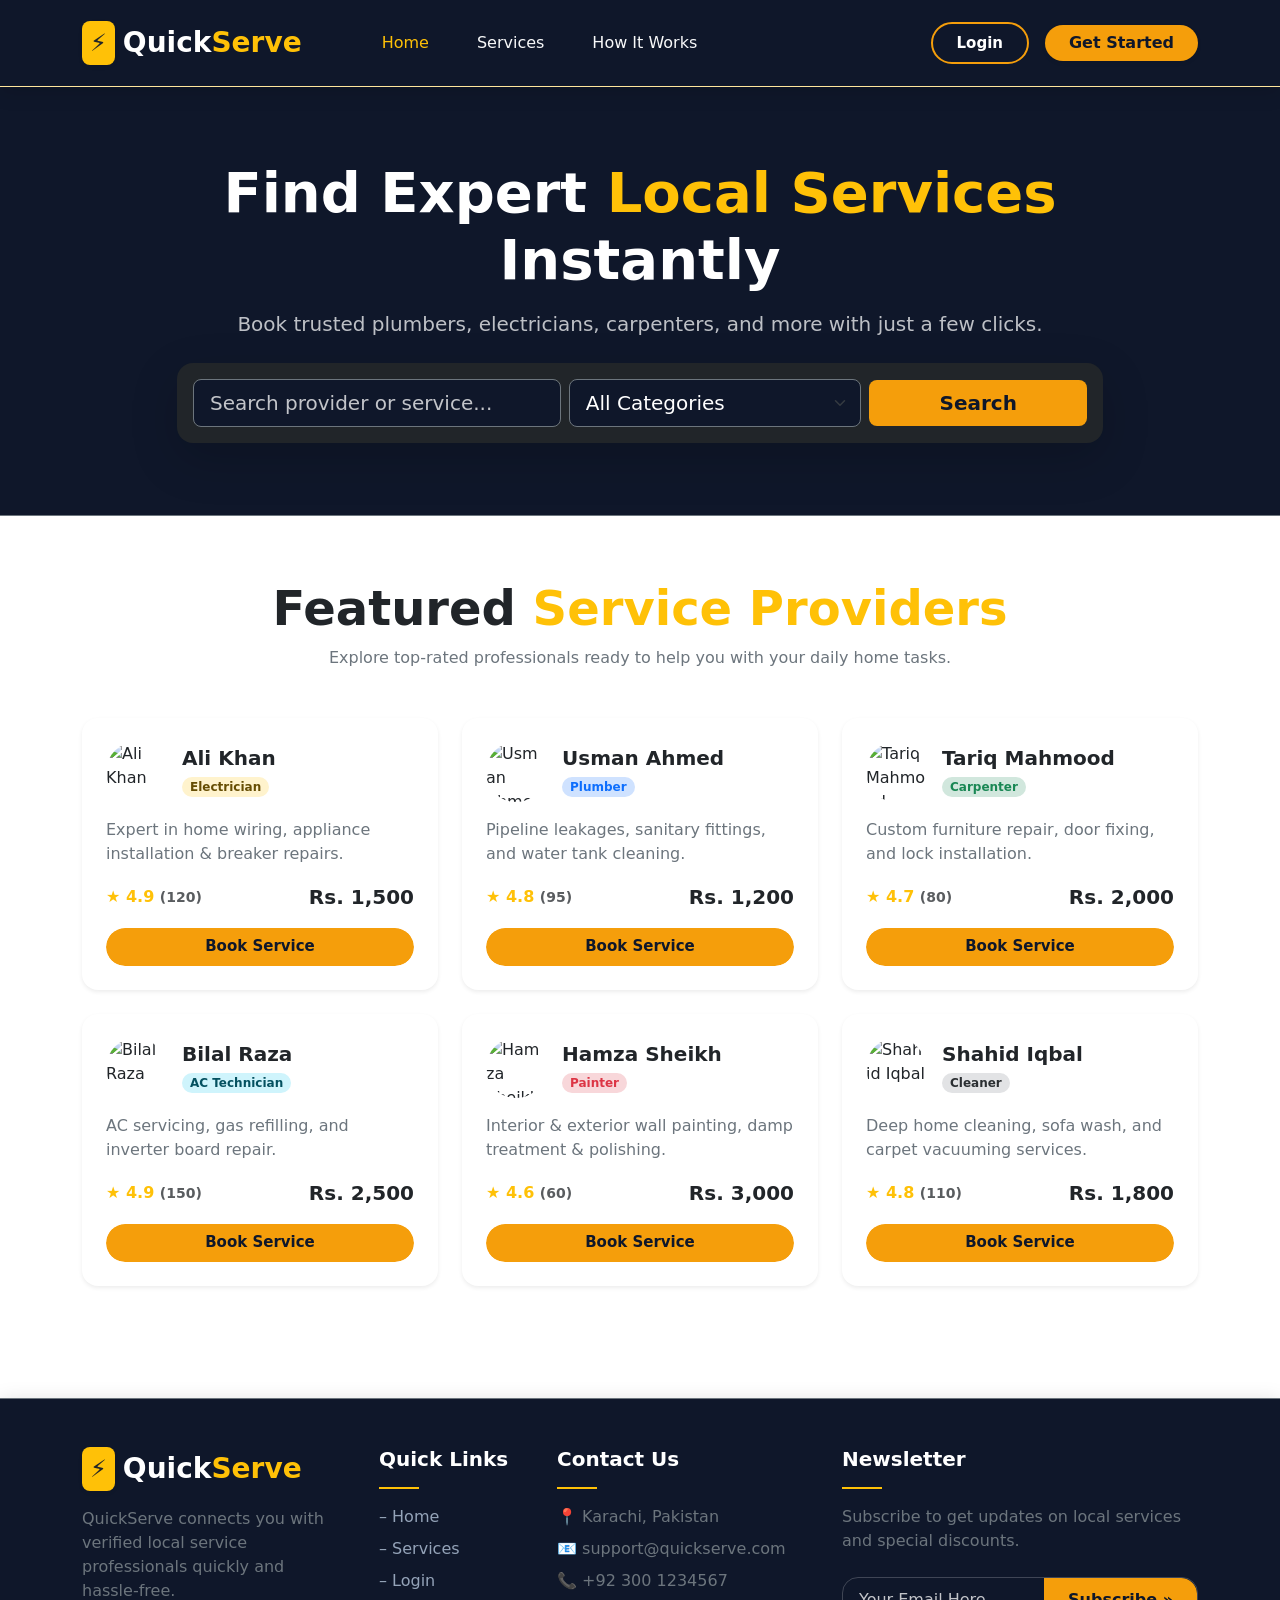
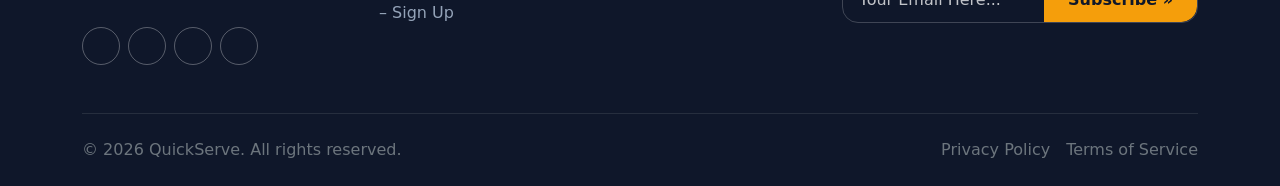
==== commit 50b274d2: "femhack project" ====
--- a/index.html
+++ b/index.html
@@ -407,6 +407,6 @@
 
     <script src="https://cdn.jsdelivr.net/npm/@popperjs/core@2.11.8/dist/umd/popper.min.js" integrity="sha384-I7E8VVD/ismYTF4hNIPjVp/Zjvgyol6VFvRkX/vR+Vc4jQkC+hVqc2pM8ODewa9r" crossorigin="anonymous"></script>
 <script src="https://cdn.jsdelivr.net/npm/bootstrap@5.3.8/dist/js/bootstrap.min.js" integrity="sha384-G/EV+4j2dNv+tEPo3++6LCgdCROaejBqfUeNjuKAiuXbjrxilcCdDz6ZAVfHWe1Y" crossorigin="anonymous"></script>
-    <script  src="./app.js"></script>
+    <script type="module"  src="./app.js"></script>
 </body>
 </html>
--- a/style.css
+++ b/style.css
@@ -1552,4 +1552,778 @@
 .auth-footer .small,
 .auth-footer span {
   font-size: 0.8rem !important;
+}
+
+*{
+    margin:0;
+    padding: 0;
+    box-sizing: border-box;
+}
+
+
+/* ==========================================
+   QuickServe Custom Stylesheet
+   Theme: Dark Slate & Golden Amber (Option 1)
+   ========================================== */
+
+/* Custom Slate Color & Polish */
+.bg-slate {
+  background-color: #0f172a !important; /* Premium Dark Background */
+  box-shadow: 0 4px 20px rgba(0, 0, 0, 0.15);
+}
+
+.nav-link {
+  transition: all 0.2s ease-in-out;
+}
+
+.nav-link:hover {
+  color: #f59e0b !important; /* Golden Amber on Hover */
+}
+
+.btn-outline-light {
+  border-color: rgba(255, 255, 255, 0.3);
+  transition: all 0.3s ease;
+}
+
+.btn-outline-light:hover {
+  background-color: rgba(255, 255, 255, 0.1);
+  border-color: #ffffff;
+  transform: translateY(-1px);
+}
+
+.btn-warning {
+  background-color: #f59e0b;
+  border: none;
+  color: #0f172a;
+  transition: all 0.3s ease;
+}
+
+.btn-warning:hover {
+  background-color: #d97706;
+  color: #ffffff;
+  transform: translateY(-2px);
+  box-shadow: 0 6px 15px rgba(245, 158, 11, 0.3) !important;
+}
+
+
+/* Card Fade-in Entrance Animation */
+@keyframes fadeInUp {
+  from {
+    opacity: 0;
+    transform: translateY(20px);
+  }
+  to {
+    opacity: 1;
+    transform: translateY(0);
+  }
+}
+
+.card-provider {
+  animation: fadeInUp 0.6s ease-out forwards;
+  transition: transform 0.3s ease, box-shadow 0.3s ease;
+}
+
+/* Dynamic Animation Delays for Grid Cards */
+.col-md-6:nth-child(1) .card-provider { animation-delay: 0.1s; }
+.col-md-6:nth-child(2) .card-provider { animation-delay: 0.2s; }
+.col-md-6:nth-child(3) .card-provider { animation-delay: 0.3s; }
+.col-md-6:nth-child(4) .card-provider { animation-delay: 0.4s; }
+.col-md-6:nth-child(5) .card-provider { animation-delay: 0.5s; }
+.col-md-6:nth-child(6) .card-provider { animation-delay: 0.6s; }
+
+/* Interactive Hover Lift & Glow */
+.card-provider:hover {
+  transform: translateY(-8px) scale(1.02);
+  box-shadow: 0 12px 25px rgba(245, 158, 11, 0.15) !important;
+}
+
+/* Footer Link Hover Animations */
+.footer-link {
+  color: #94a3b8;
+  text-decoration: none;
+  transition: all 0.3s ease;
+}
+
+.footer-link:hover {
+  color: #f59e0b !important;
+  padding-left: 5px;
+}
+
+/* Exact Input Container & Focus Glow */
+.newsletter-wrapper {
+  overflow: hidden;
+  border: 1px solid rgba(255, 255, 255, 0.2);
+  transition: border-color 0.3s ease, box-shadow 0.3s ease;
+}
+
+.newsletter-wrapper:focus-within {
+  border-color: #f59e0b !important;
+  box-shadow: 0 0 0 0.25rem rgba(245, 158, 11, 0.35) !important;
+}
+
+/* Subscribe Button Hover & Scale Animation */
+.btn-subscribe-animated {
+  background-color: #f59e0b !important;
+  color: #0f172a !important;
+  border: none !important;
+  transition: all 0.3s cubic-bezier(0.4, 0, 0.2, 1) !important;
+  cursor: pointer;
+}
+
+.btn-subscribe-animated:hover {
+  background-color: #d97706 !important;
+  color: #ffffff !important;
+  transform: scale(1.05);
+  box-shadow: -4px 0 15px rgba(245, 158, 11, 0.4) !important;
+}
+
+.btn-subscribe-animated:active {
+  transform: scale(0.98);
+}
+
+.newsletter-wrapper input::placeholder {
+  color: #94a3b8;
+}
+
+/* Newsletter Input Top & Bottom Padding Adjust */
+.newsletter-wrapper input {
+  padding-top: 6px !important;    /* Top padding kam karne ke liye */
+  padding-bottom: 6px !important; /* Bottom padding kam karne ke liye */
+  height: 44px !important;         /* Overall height bhi thodi kam ho jayegi */
+}
+
+/* Button ki height bhi input ke sath match karne ke liye */
+.newsletter-wrapper button {
+  height: 44px !important;
+  padding-top: 6px !important;
+  padding-bottom: 6px !important;
+}
+
+
+/* Base Social Icon Style (Initial White Color) */
+.social-icon {
+  width: 38px !important;
+  height: 38px !important;
+  border: 1px solid rgba(255, 255, 255, 0.3) !important;
+  color: #ffffff !important;
+  background-color: transparent !important;
+  transition: all 0.3s ease !important;
+}
+
+.social-icon i {
+  color: #ffffff !important;
+}
+
+/* Social Icons Hover - Theme Yellow */
+.social-icon:hover {
+  background-color: #f59e0b !important;
+  color: #0f172a !important;
+  border-color: #f59e0b !important;
+  transform: translateY(-3px);
+  box-shadow: 0 5px 15px rgba(245, 158, 11, 0.4);
+}
+
+.social-icon:hover i {
+  color: #0f172a !important;
+}
+
+/* Custom Animated Button Styling */
+.card-provider .button {
+  all: unset;
+  position: relative;
+  display: flex !important;
+  align-items: center;
+  justify-content: center;
+  width: 100%;
+  height: 46px;
+  border-radius: 50px;
+  font-size: 15px;
+  font-weight: 700;
+  color: #0f172a;
+  cursor: pointer;
+  box-sizing: border-box;
+  overflow: hidden;
+}
+
+/* Base Outer Layer */
+.card-provider .button-bg {
+  position: absolute;
+  top: 0;
+  left: 0;
+  width: 100%;
+  height: 100%;
+  background-color: #f59e0b;
+  border-radius: 50px;
+  overflow: hidden;
+  z-index: 1;
+}
+
+/* Layer Structure Fix */
+.card-provider .button-bg-layers {
+  position: absolute;
+  left: 50%;
+  top: 50%;
+  transform: translate(-50%, -50%);
+  width: 300px;
+  height: 300px;
+  pointer-events: none;
+}
+
+.card-provider .button-bg-layer {
+  position: absolute;
+  top: 0;
+  left: 0;
+  width: 100%;
+  height: 100%;
+  border-radius: 50%;
+  transform: scale(0);
+  transition: transform 1.2s cubic-bezier(0.19, 1, 0.22, 1);
+}
+
+/* Layer Color Palette */
+.card-provider .button-bg-layer.-purple {
+  background-color: #a374ff;
+}
+
+.card-provider .button-bg-layer.-turquoise {
+  background-color: #17f1d1;
+}
+
+.card-provider .button-bg-layer.-yellow {
+  background-color: #0f172a;
+}
+
+/* Text Container Alignment */
+.card-provider .button-inner {
+  position: relative;
+  z-index: 2;
+  pointer-events: none;
+  display: block;
+  text-align: center;
+  line-height: 1;
+}
+
+.card-provider .button-inner-static {
+  display: block;
+  color: #0f172a;
+  transition: transform 0.6s cubic-bezier(0.19, 1, 0.22, 1), opacity 0.3s ease;
+}
+
+.card-provider .button-inner-hover {
+  position: absolute;
+  top: 0;
+  left: 0;
+  width: 100%;
+  opacity: 0;
+  color: #ffffff;
+  transform: translateY(100%);
+  transition: transform 0.6s cubic-bezier(0.19, 1, 0.22, 1), opacity 0.6s ease;
+}
+
+/* Hover Animations */
+.card-provider .button:hover .button-inner-static {
+  opacity: 0;
+  transform: translateY(-100%);
+}
+
+.card-provider .button:hover .button-inner-hover {
+  opacity: 1;
+  transform: translateY(0);
+}
+
+.card-provider .button:hover .button-bg-layer-1 {
+  transform: scale(1);
+}
+
+.card-provider .button:hover .button-bg-layer-2 {
+  transition-delay: 0.08s;
+  transform: scale(1);
+}
+
+.card-provider .button:hover .button-bg-layer-3 {
+  transition-delay: 0.16s;
+  transform: scale(1);
+}
+
+
+/* Animated Button Height Reduction */
+.card-provider .button {
+  height: 38px !important; /* Original height (46px) se kam kar ke 38px di hai */
+}
+
+
+/* Navbar Login Button Hover Fix */
+.navbar .btn-outline-light:hover {
+  background-color: #f59e0b !important;
+  color: #0f172a !important;
+  border-color: #f59e0b !important;
+  box-shadow: 0 0 12px rgba(245, 158, 11, 0.4);
+}
+
+/* Uiverse Slide Fill Animation Button */
+.btn-slide-fill {
+  display: inline-flex;
+  align-items: center;
+  justify-content: center;
+  padding: 0.5rem 1.4rem;
+  font-size: 15px;
+  font-weight: 700;
+  color: #ffffff !important;
+  border: 2px solid #f59e0b;
+  border-radius: 50px;
+  cursor: pointer;
+  position: relative;
+  background-color: transparent;
+  text-decoration: none;
+  overflow: hidden;
+  z-index: 1;
+  transition: color 0.3s ease;
+}
+
+.btn-slide-fill::before {
+  content: "";
+  position: absolute;
+  left: 0;
+  top: 0;
+  width: 100%;
+  height: 100%;
+  background-color: #f59e0b;
+  transform: translateX(-100%);
+  transition: transform 0.3s ease-in-out;
+  z-index: -1;
+}
+
+.btn-slide-fill:hover {
+  color: #0f172a !important; /* Slide swipe hone par text dark ho kar 100% visible rahega */
+}
+
+.btn-slide-fill:hover::before {
+  transform: translateX(0);
+}
+
+
+/* Search Input Placeholder Color White */
+.form-control::placeholder,
+input::placeholder {
+  color: rgba(255, 255, 255, 0.75) !important; /* Soft white placeholder */
+  opacity: 1 !important; /* Firefox overlay fix */
+}
+
+/* Typing text color white */
+.form-control,
+input {
+  color: #ffffff !important;
+}
+
+
+/* Sticky Navbar Fix: force correct sticky behavior, no position conflict */
+nav.navbar.sticky-top {
+  position: sticky !important;
+  top: 0 !important;
+  z-index: 1030 !important;
+}
+
+
+
+/* ==========================================================
+   Responsive Fixes: Mobile Animation & Details Cards Width
+   ========================================================== */
+
+/* 1. Mobile Screen par Button Animation ki Width Fix */
+@media (max-width: 768px) {
+  /* Layer container ki width badha kar full screen/card match ki hai taake animation cut na ho */
+  .card-provider .button-bg-layers {
+    width: 750px !important;
+    height: 450px !important;
+  }
+  
+  /* Button ko fluid aur proper padding dena */
+  .card-provider .button {
+    width: 100% !important;
+  }
+}
+
+/* Guarantees & Verification Cards Equal Height & Width Fix */
+@media (min-width: 1px) {
+  .col-sm-6:has(.fa-check-circle), 
+  .col-sm-6:has(.fa-clock) {
+    display: flex !important;
+  }
+  
+  .col-sm-6:has(.fa-check-circle) > div, 
+  .col-sm-6:has(.fa-clock) > div {
+    flex: 1 !important;
+    display: flex !important;
+    align-items: center !important;
+  }
+}
+
+
+/* signup login styling  */
+
+
+
+/* --- Signup/Login Card & Compact Spacing Fix --- */
+.auth-card {
+  padding: 20px 20px 20px 20px !important; /* Padding kam ki taake chota aur neat lagay */
+  max-width: 380px !important; /* Width ko thoda aur compact kiya */
+  border: 1px solid rgba(245, 158, 11, 0.3) !important; /* Theme golden border */
+  box-shadow: 0 15px 35px rgba(0, 0, 0, 0.8), 0 0 20px rgba(245, 158, 11, 0.1) !important;
+}
+
+/* Background ko website ke dark slate theme ke sath match karna */
+body.auth-body {
+  background: radial-gradient(circle at center, #1e293b 0%, #0f172a 70%, #020617 100%) !important;
+  padding: 10px !important;
+}
+
+/* Inputs ki height aur padding compact karna */
+.auth-input {
+  padding: 6px 12px !important;
+  font-size: 0.9rem !important;
+}
+
+/* Spacing between form fields kam karna */
+.auth-card .mb-3 {
+  margin-bottom: 0.75rem !important;
+}
+
+.auth-card .mb-4 {
+  margin-bottom: 1rem !important;
+}
+
+/* Orange/Red ki jagah Golden Theme Glow Button */
+.btn-orange-glow {
+  background: linear-gradient(135deg, #f59e0b 0%, #d97706 100%) !important;
+  color: #0f172a !important;
+  font-weight: 700 !important;
+  box-shadow: 0 4px 15px rgba(245, 158, 11, 0.3) !important;
+}
+
+.btn-orange-glow:hover {
+  background: linear-gradient(135deg, #fbbf24 0%, #b45309 100%) !important;
+  color: #ffffff !important;
+  box-shadow: 0 6px 20px rgba(245, 158, 11, 0.5) !important;
+}
+
+/* Links aur brand accent colors ko match karna */
+.brand-title span, 
+.auth-link, 
+.btn-back-home:hover {
+  color: #f59e0b !important;
+}
+
+
+
+
+
+/* --- Signup Page Complete Layout & Visibility Fix --- */
+
+/* 1. Body ko Flexbox dena taake card bilkul center mein aaye */
+body.auth-body {
+  display: flex !important;
+  align-items: center !important;
+  justify-content: center !important;
+  min-height: 100vh !important;
+  margin: 0 !important;
+  background: radial-gradient(circle at center, #1e293b 0%, #0f172a 70%, #020617 100%) !important;
+}
+
+/* 2. Auth Card ki styling aur proper centering */
+.auth-card {
+  position: relative !important;
+  background: linear-gradient(180deg, rgba(15, 23, 42, 0.95) 0%, rgba(2, 6, 23, 0.98) 100%) !important;
+  border: 1px solid rgba(245, 158, 11, 0.3) !important;
+  border-radius: 20px !important;
+  padding: 40px 30px 30px 30px !important;
+  width: 100% !important;
+  max-width: 420px !important;
+  box-shadow: 0 15px 35px rgba(0, 0, 0, 0.8), 0 0 20px rgba(245, 158, 11, 0.15) !important;
+  margin: auto !important;
+}
+
+/* 3. Back to Home Button ki position aur styling */
+.btn-back-home {
+  position: absolute !important;
+  top: 15px !important;
+  left: 20px !important;
+  color: #94a3b8 !important;
+  text-decoration: none !important;
+  font-size: 0.8rem !important;
+  font-weight: 500 !important;
+  transition: all 0.3s ease !important;
+  z-index: 10 !important;
+}
+
+.btn-back-home:hover {
+  color: #f59e0b !important;
+}
+
+/* 4. Labels aur text ko clearly visible (White) karna */
+.auth-card label, 
+.auth-card .form-label,
+.auth-card p {
+  color: #e2e8f0 !important;
+}
+
+/* 5. Inputs text aur placeholder visibility */
+.auth-input {
+  background-color: #1e293b !important;
+  border: 1px solid rgba(255, 255, 255, 0.15) !important;
+  color: #ffffff !important;
+}
+
+.auth-input::placeholder {
+  color: #94a3b8 !important;
+  opacity: 1 !important;
+}
+
+
+
+/* --- Google Button & All Text Visibility Fix --- */
+
+/* 1. Google Button ka text aur background fix */
+.btn-google {
+  background-color: #1e293b !important;
+  color: #ffffff !important;
+  border: 1px solid rgba(255, 255, 255, 0.2) !important;
+  font-weight: 600 !important;
+}
+
+.btn-google:hover {
+  background-color: #334155 !important;
+  color: #ffffff !important;
+  border-color: #f59e0b !important;
+}
+
+/* 2. Card ke andar mojood har tarah ke text ko solid white/light karna */
+.auth-card,
+.auth-card h3,
+.auth-card p,
+.auth-card span,
+.auth-card label,
+.auth-card .form-label,
+.auth-card .text-muted,
+.auth-card .text-white-50 {
+  color: #ffffff !important;
+}
+
+/* Subtitles aur small text ke liye thoda soft light tone */
+.auth-card p.text-muted, 
+.auth-card .auth-footer span {
+  color: #94a3b8 !important;
+}
+
+/* 3. OR divider ka text color */
+.auth-divider {
+  color: #94a3b8 !important;
+}
+
+
+/* --- QuickServe Uiverse Login Theme Overrides --- */
+
+body.auth-body {
+  display: flex !important;
+  align-items: center !important;
+  justify-content: center !important;
+  min-height: 100vh !important;
+  margin: 0 !important;
+  background: radial-gradient(circle at center, #1e293b 0%, #0f172a 70%, #020617 100%) !important;
+  overflow: hidden !important;
+}
+
+.form-container {
+  width: 350px !important;
+  height: auto !important;
+  max-height: 95vh !important;
+  background: linear-gradient(180deg, rgba(15, 23, 42, 0.95) 0%, rgba(2, 6, 23, 0.98) 100%) !important;
+  box-shadow: 0 15px 35px rgba(0, 0, 0, 0.8), 0 0 20px rgba(245, 158, 11, 0.2) !important;
+  border: 1px solid rgba(245, 158, 11, 0.3) !important;
+  border-radius: 20px !important;
+  box-sizing: border-box !important;
+  padding: 20px 25px !important;
+  overflow-y: auto !important;
+}
+
+.form-container::-webkit-scrollbar {
+  display: none;
+}
+
+.title {
+  text-align: center !important;
+  font-family: "Lucida Sans", sans-serif !important;
+  margin: 5px 0 15px 0 !important;
+  font-size: 24px !important;
+  font-weight: 800 !important;
+  color: #ffffff !important;
+  letter-spacing: 1px;
+}
+
+.title span {
+  color: #f59e0b !important;
+}
+
+.form {
+  width: 100% !important;
+  display: flex !important;
+  flex-direction: column !important;
+  gap: 12px !important;
+  margin-bottom: 10px !important;
+}
+
+.input {
+  border-radius: 12px !important;
+  border: 1px solid rgba(255, 255, 255, 0.15) !important;
+  background-color: #1e293b !important;
+  color: #ffffff !important;
+  outline: 0 !important;
+  box-sizing: border-box !important;
+  padding: 10px 15px !important;
+  font-size: 0.85rem !important;
+}
+
+.input::placeholder {
+  color: #94a3b8 !important;
+}
+
+.input:focus {
+  border-color: #f59e0b !important;
+  box-shadow: 0 0 8px rgba(245, 158, 11, 0.4) !important;
+  background-color: #273548 !important;
+}
+
+.page-link {
+  text-decoration: none !important;
+  margin: 0 !important;
+  text-align: end !important;
+}
+
+.page-link-label {
+  cursor: pointer !important;
+  font-size: 11px !important;
+  font-weight: 600 !important;
+  color: #94a3b8 !important;
+}
+
+.page-link-label:hover {
+  color: #f59e0b !important;
+}
+
+.form-btn {
+  padding: 10px 15px !important;
+  border-radius: 20px !important;
+  border: 0 !important;
+  background: linear-gradient(135deg, #f59e0b 0%, #d97706 100%) !important;
+  color: #0f172a !important;
+  font-weight: 700 !important;
+  cursor: pointer !important;
+  box-shadow: 0 4px 15px rgba(245, 158, 11, 0.3) !important;
+}
+
+.form-btn:hover {
+  background: linear-gradient(135deg, #fbbf24 0%, #b45309 100%) !important;
+  color: #ffffff !important;
+}
+
+.sign-up-label {
+  margin: 5px 0 0 0 !important;
+  font-size: 11px !important;
+  color: #94a3b8 !important;
+}
+
+.sign-up-link {
+  margin-left: 3px !important;
+  text-decoration: underline !important;
+  color: #f59e0b !important;
+  font-weight: 700 !important;
+}
+
+.buttons-container {
+  width: 100% !important;
+  display: flex !important;
+  flex-direction: column !important;
+  gap: 10px !important;
+  margin-top: 15px !important;
+}
+
+.apple-login-button,
+.google-login-button {
+  border-radius: 20px !important;
+  padding: 8px 15px !important;
+  cursor: pointer !important;
+  display: flex !important;
+  justify-content: center !important;
+  align-items: center !important;
+  font-size: 11px !important;
+  font-weight: 600 !important;
+  gap: 8px !important;
+}
+
+.apple-login-button {
+  background-color: #000000 !important;
+  color: #ffffff !important;
+  border: 1px solid rgba(255, 255, 255, 0.2) !important;
+}
+
+.google-login-button {
+  background-color: #1e293b !important;
+  color: #ffffff !important;
+  border: 1px solid rgba(255, 255, 255, 0.2) !important;
+}
+
+.google-login-button:hover,
+.apple-login-button:hover {
+  border-color: #f59e0b !important;
+}
+
+.apple-icon,
+.google-icon {
+  font-size: 16px !important;
+}
+
+.btn-back-home {
+  color: #94a3b8 !important;
+  text-decoration: none !important;
+  font-size: 0.75rem !important;
+}
+
+.btn-back-home:hover {
+  color: #f59e0b !important;
+}
+
+
+/* --- Compact signup/login spacing (scrollbar hatane ke liye) --- */
+.auth-header {
+  margin-bottom: 0.5rem !important;
+}
+.auth-header .brand-title {
+  font-size: 1.4rem !important;
+  margin-bottom: 0.15rem !important;
+}
+.auth-header p {
+  margin-bottom: 0 !important;
+  font-size: 0.8rem !important;
+}
+.auth-card .form-label {
+  margin-bottom: 0.15rem !important;
+  font-size: 0.82rem !important;
+}
+.auth-card .auth-divider {
+  margin-top: 0 !important;
+  margin-bottom: 0.5rem !important;
+}
+.btn-google {
+  padding: 5px 12px !important;
+  font-size: 0.88rem !important;
+}
+.btn-orange-glow {
+  padding: 6px 12px !important;
+  font-size: 0.9rem !important;
+}
+.auth-footer {
+  margin-top: 0.75rem !important;
+}
+.auth-footer .small,
+.auth-footer span {
+  font-size: 0.8rem !important;
 }
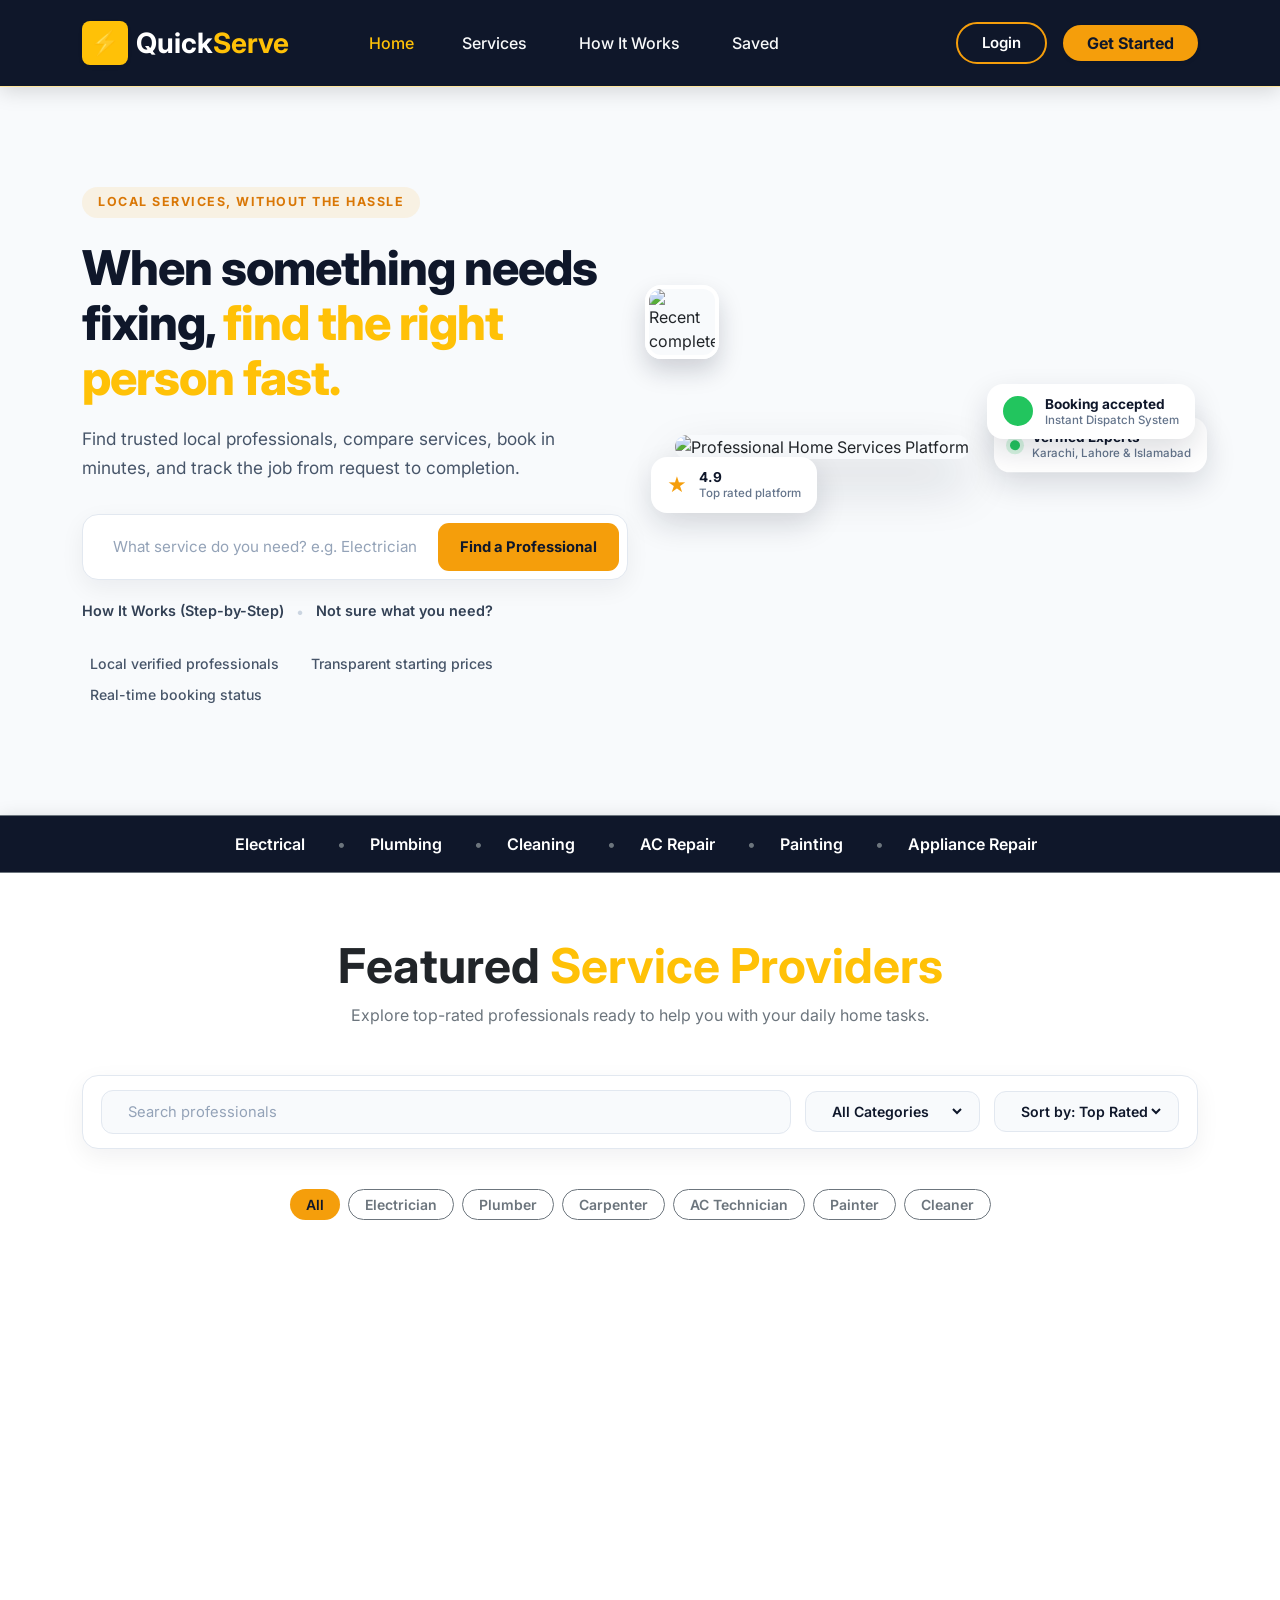
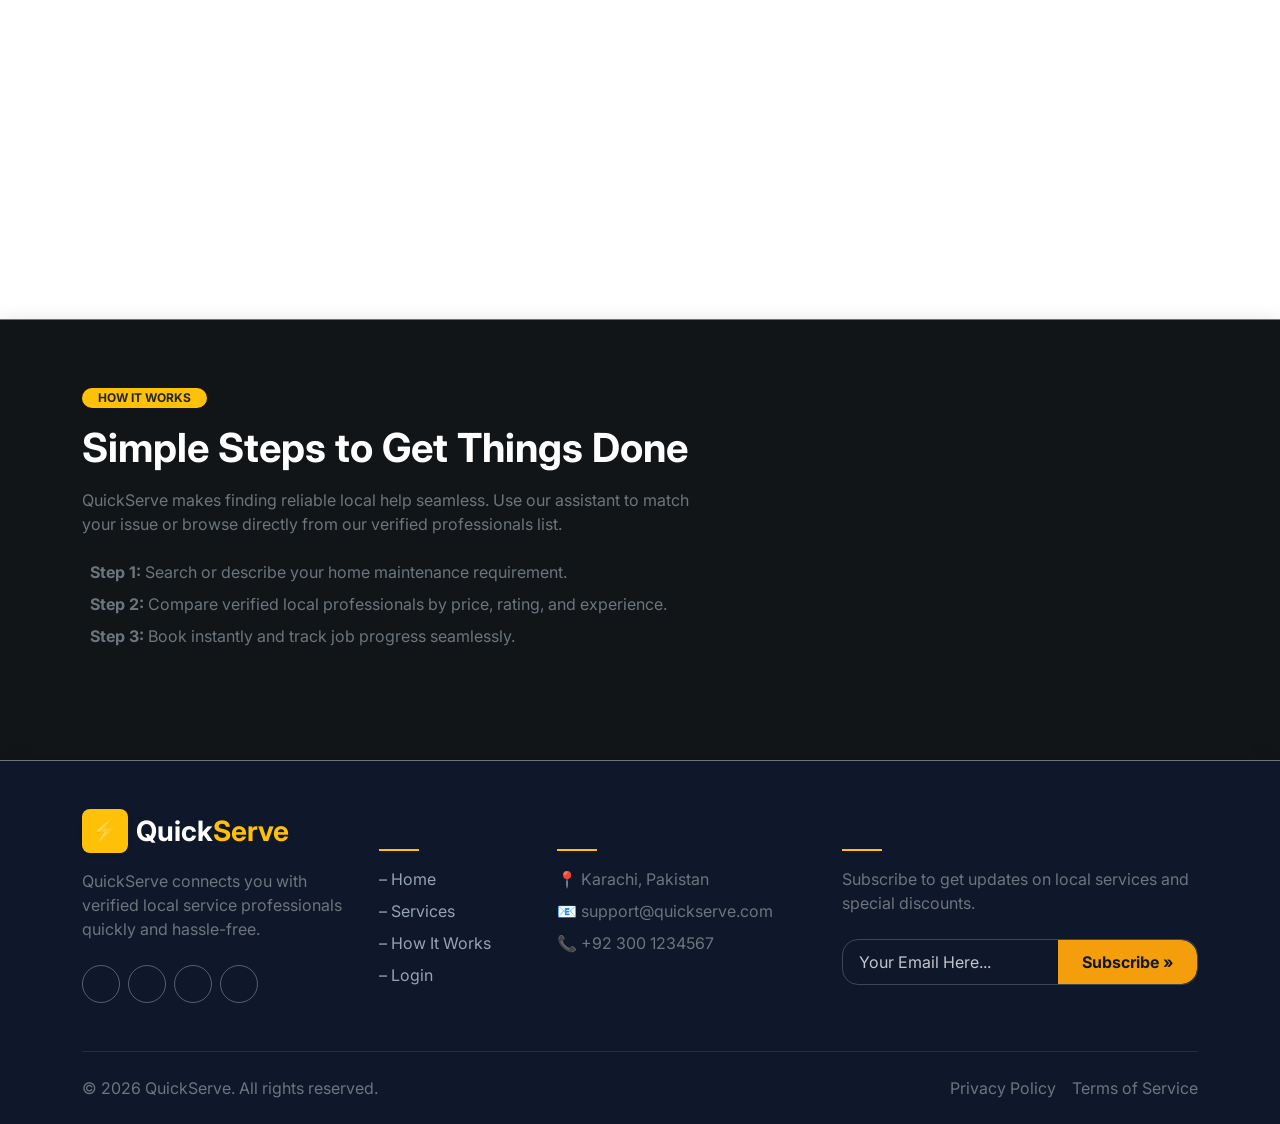
==== commit ee6e1edd: "project completed" ====
--- a/index.html
+++ b/index.html
@@ -3,26 +3,22 @@
 <head>
     <meta charset="UTF-8">
     <meta name="viewport" content="width=device-width, initial-scale=1.0">
-    <title>femhack</title>
-
-             <!--fontawesome cdn  -->
-
-      <link rel="stylesheet" href="https://cdnjs.cloudflare.com/ajax/libs/font-awesome/7.0.1/css/all.min.css" integrity="sha512-2SwdPD6INVrV/lHTZbO2nodKhrnDdJK9/kg2XD1r9uGqPo1cUbujc+IYdlYdEErWNu69gVcYgdxlmVmzTWnetw==" crossorigin="anonymous" referrerpolicy="no-referrer" />
-
-
-    <!--  bootstrap cdn -->
-
-
-<link href="https://cdn.jsdelivr.net/npm/bootstrap@5.3.0/dist/css/bootstrap.min.css" rel="stylesheet">
-
-<link rel="stylesheet" href="./style.css">
-
-
+    <title>QuickServe - Home</title>
+
+    <!-- FontAwesome CDN -->
+    <link rel="stylesheet" href="https://cdnjs.cloudflare.com/ajax/libs/font-awesome/7.0.1/css/all.min.css" integrity="sha512-2SwdPD6INVrV/lHTZbO2nodKhrnDdJK9/kg2XD1r9uGqPo1cUbujc+IYdlYdEErWNu69gVcYgdxlmVmzTWnetw==" crossorigin="anonymous" referrerpolicy="no-referrer" />
+
+    <!-- Google Font: Inter -->
+    <link rel="preconnect" href="https://fonts.googleapis.com">
+    <link rel="preconnect" href="https://fonts.gstatic.com" crossorigin>
+    <link href="https://fonts.googleapis.com/css2?family=Inter:wght@400;500;600;700;800;900&display=swap" rel="stylesheet">
+
+    <!-- Bootstrap CDN -->
+    <link href="https://cdn.jsdelivr.net/npm/bootstrap@5.3.0/dist/css/bootstrap.min.css" rel="stylesheet">
+    <link rel="stylesheet" href="./style.css">
 </head>
 <body>
   
-    
-
   <!-- Modern Navbar -->
   <nav class="navbar navbar-expand-lg sticky-top navbar-dark bg-slate py-3 border-bottom border-warning-subtle">
     <div class="container">
@@ -43,7 +39,10 @@
             <a class="nav-link fw-medium px-3 text-light" href="#services">Services</a>
           </li>
           <li class="nav-item">
-            <a class="nav-link fw-medium px-3 text-light" href="#how-it-works">How It Works</a>
+            <a class="nav-link fw-medium px-3 text-light" href="#how-it-works"><i class="fa-solid fa-circle-question me-1 text-warning"></i>How It Works</a>
+          </li>
+          <li class="nav-item">
+            <a class="nav-link fw-medium px-3 text-light" href="saved.html"><i class="fa-regular fa-heart me-1"></i>Saved</a>
           </li>
         </ul>
         <div class="d-flex align-items-center gap-3">
@@ -54,43 +53,108 @@
     </div>
   </nav>
 
-  <!-- Hero Section with Fixed Search Bar -->
-  <section class="py-5 bg-slate text-white text-center border-bottom border-secondary">
-    <div class="container py-4">
-      <h1 class="display-4 fw-bold mb-3">Find Expert <span class="text-warning">Local Services</span> Instantly</h1>
-      <p class="lead text-light opacity-75 mb-4">Book trusted plumbers, electricians, carpenters, and more with just a few clicks.</p>
-
-      <div class="row justify-content-center">
-        <div class="col-lg-10">
-          <div class="card p-3 shadow-lg border-0 bg-dark rounded-4">
-            <div class="row g-2 align-items-center">
-              <div class="col-md-5">
-                <input type="text" id="searchInput" class="form-control form-control-lg bg-slate text-white border-secondary shadow-none" placeholder="Search provider or service...">
-              </div>
-              <div class="col-md-4">
-                <select id="categoryFilter" class="form-select form-select-lg bg-slate text-white border-secondary shadow-none">
-                  <option value="all">All Categories</option>
-                  <option value="Plumber">Plumber</option>
-                  <option value="Electrician">Electrician</option>
-                  <option value="Carpenter">Carpenter</option>
-                  <option value="Cleaner">Home Cleaner</option>
-                  <option value="Painter">Painter</option>
-                  <option value="AC Technician">AC Technician</option>
-                </select>
-              </div>
-              <div class="col-md-3">
-                <button id="searchBtn" class="btn btn-warning btn-lg w-100 fw-bold rounded-3">Search</button>
-              </div>
-            </div>
-          </div>
-        </div>
+  <!-- Hero Section (Split Layout) -->
+  <section class="hero-split">
+    <div class="container">
+      <div class="row align-items-center gy-5">
+
+        <!-- Left Column -->
+        <div class="col-lg-6">
+          <span class="hero-tag">Local Services, Without The Hassle</span>
+          <h1 class="hero-heading">When something needs fixing, <span class="text-warning">find the right person fast.</span></h1>
+          <p class="hero-subtitle">Find trusted local professionals, compare services, book in minutes, and track the job from request to completion.</p>
+
+          <form class="hero-search-bar" role="search" id="heroSearchForm">
+            <i class="fa-solid fa-magnifying-glass hero-search-icon"></i>
+            <input type="text" id="heroSearchInput" class="hero-search-input" placeholder="What service do you need? e.g. Electrician">
+            <button type="submit" id="heroSearchBtn" class="hero-search-btn">Find a Professional</button>
+          </form>
+
+          <div class="hero-links">
+            <a href="#how-it-works" class="hero-link">How It Works (Step-by-Step)</a>
+            <span class="hero-link-dot">•</span>
+            <a href="#" class="hero-link" data-bs-toggle="modal" data-bs-target="#helpModal">Not sure what you need?</a>
+          </div>
+
+          <ul class="hero-bullets">
+            <li><i class="fa-solid fa-circle-check"></i> Local verified professionals</li>
+            <li><i class="fa-solid fa-circle-check"></i> Transparent starting prices</li>
+            <li><i class="fa-solid fa-circle-check"></i> Real-time booking status</li>
+          </ul>
+        </div>
+
+        <!-- Right Column (Updated Professional Overview Image) -->
+        <div class="col-lg-6">
+          <div class="hero-image-wrap">
+            <img src="https://images.unsplash.com/photo-1581578731548-c64695cc6952?auto=format&fit=crop&w=1000&q=80" alt="Professional Home Services Platform" class="hero-main-image">
+
+            <div class="hero-card hero-card--top">
+              <span class="hero-card-star">★</span>
+              <div class="hero-card-text">
+                <strong>4.9</strong>
+                <small>Top rated platform</small>
+              </div>
+            </div>
+
+            <div class="hero-card hero-card--mid">
+              <span class="hero-card-dot"></span>
+              <div class="hero-card-text">
+                <strong>Verified Experts</strong>
+                <small>Karachi, Lahore &amp; Islamabad</small>
+              </div>
+            </div>
+
+            <div class="hero-preview hero-preview--bottom">
+              <img src="https://images.unsplash.com/photo-1581092160607-ee22621dd758?auto=format&fit=crop&w=300&q=80" alt="Recent completed job">
+            </div>
+
+            <div class="hero-card hero-card--bottom">
+              <span class="hero-card-check"><i class="fa-solid fa-check"></i></span>
+              <div class="hero-card-text">
+                <strong>Booking accepted</strong>
+                <small>Instant Dispatch System</small>
+              </div>
+            </div>
+          </div>
+        </div>
+
       </div>
     </div>
   </section>
 
+  <!-- Hero Bottom Category Strip (Clickable Navigation) -->
+  <div class="bg-slate py-3 border-top border-bottom border-secondary">
+    <div class="container">
+      <div class="d-flex flex-wrap justify-content-center align-items-center gap-3 gap-lg-4 text-white">
+        <a href="#services" class="hero-strip-item text-decoration-none text-white fw-semibold d-flex align-items-center gap-2" onclick="filterAndScroll('Electrician')">
+          Electrical <i class="fa-solid fa-arrow-right text-warning fs-7"></i>
+        </a>
+        <span class="text-secondary d-none d-md-inline">•</span>
+        <a href="#services" class="hero-strip-item text-decoration-none text-white fw-semibold d-flex align-items-center gap-2" onclick="filterAndScroll('Plumber')">
+          Plumbing <i class="fa-solid fa-arrow-right text-warning fs-7"></i>
+        </a>
+        <span class="text-secondary d-none d-md-inline">•</span>
+        <a href="#services" class="hero-strip-item text-decoration-none text-white fw-semibold d-flex align-items-center gap-2" onclick="filterAndScroll('Cleaner')">
+          Cleaning <i class="fa-solid fa-arrow-right text-warning fs-7"></i>
+        </a>
+        <span class="text-secondary d-none d-md-inline">•</span>
+        <a href="#services" class="hero-strip-item text-decoration-none text-white fw-semibold d-flex align-items-center gap-2" onclick="filterAndScroll('AC Technician')">
+          AC Repair <i class="fa-solid fa-arrow-right text-warning fs-7"></i>
+        </a>
+        <span class="text-secondary d-none d-md-inline">•</span>
+        <a href="#services" class="hero-strip-item text-decoration-none text-white fw-semibold d-flex align-items-center gap-2" onclick="filterAndScroll('Painter')">
+          Painting <i class="fa-solid fa-arrow-right text-warning fs-7"></i>
+        </a>
+        <span class="text-secondary d-none d-md-inline">•</span>
+        <a href="#services" class="hero-strip-item text-decoration-none text-white fw-semibold d-flex align-items-center gap-2" onclick="filterAndScroll('Carpenter')">
+          Appliance Repair <i class="fa-solid fa-arrow-right text-warning fs-7"></i>
+        </a>
+      </div>
+    </div>
+  </div>
+
   <!-- 6 Service Cards Section with Pictures -->
-<!-- 6 Service Cards Section with Pictures -->
-  <section class="py-5 bg-white">
+  <section id="services" class="py-5 bg-white">
     <div class="container py-3">
       
       <!-- Services Section Heading -->
@@ -99,214 +163,223 @@
         <p class="text-secondary fs-6">Explore top-rated professionals ready to help you with your daily home tasks.</p>
       </div>
 
-      <div class="row g-4 mb-5">
-
-        <!-- Card 1 -->
-        <div class="col-md-6 col-lg-4">
-          <div class="card h-100 border-0 shadow-sm rounded-4 overflow-hidden card-provider">
+      <!-- Services Filter Bar -->
+      <div class="services-filter">
+        <div class="services-filter-search">
+          <i class="fa-solid fa-magnifying-glass"></i>
+          <input type="text" id="searchInput" placeholder="Search professionals">
+        </div>
+        <div class="services-filter-select">
+          <i class="fa-solid fa-sliders"></i>
+          <select id="categoryFilter">
+            <option value="all">All Categories</option>
+            <option value="Plumber">Plumber</option>
+            <option value="Electrician">Electrician</option>
+            <option value="Carpenter">Carpenter</option>
+            <option value="Cleaner">Home Cleaner</option>
+            <option value="Painter">Painter</option>
+            <option value="AC Technician">AC Technician</option>
+          </select>
+        </div>
+        <div class="services-filter-select">
+          <i class="fa-solid fa-arrow-down-wide-short"></i>
+          <select id="sortFilter">
+            <option value="rating">Sort by: Top Rated</option>
+            <option value="price-low">Price: Low to High</option>
+            <option value="price-high">Price: High to Low</option>
+          </select>
+        </div>
+      </div>
+
+      <!-- Category Filter Buttons under search bar -->
+      <div class="d-flex flex-wrap gap-2 mb-4 justify-content-center" id="categoryButtonsGroup">
+        <button type="button" class="btn btn-sm btn-warning fw-semibold px-3 rounded-pill active-cat-btn" data-category="all">All</button>
+        <button type="button" class="btn btn-sm btn-outline-secondary fw-semibold px-3 rounded-pill" data-category="Electrician">Electrician</button>
+        <button type="button" class="btn btn-sm btn-outline-secondary fw-semibold px-3 rounded-pill" data-category="Plumber">Plumber</button>
+        <button type="button" class="btn btn-sm btn-outline-secondary fw-semibold px-3 rounded-pill" data-category="Carpenter">Carpenter</button>
+        <button type="button" class="btn btn-sm btn-outline-secondary fw-semibold px-3 rounded-pill" data-category="AC Technician">AC Technician</button>
+        <button type="button" class="btn btn-sm btn-outline-secondary fw-semibold px-3 rounded-pill" data-category="Painter">Painter</button>
+        <button type="button" class="btn btn-sm btn-outline-secondary fw-semibold px-3 rounded-pill" data-category="Cleaner">Cleaner</button>
+      </div>
+
+      <div class="row g-4 mb-5" id="providersGrid">
+
+        <!-- Card 1: Ahmed Electrical Services -->
+        <div class="col-md-6 col-lg-4" data-rating="4.9" data-price="1500">
+          <div class="card h-100 border-0 shadow-sm rounded-4 overflow-hidden card-provider bg-white position-relative">
+            <div class="position-relative">
+              <img src="https://thumbs.dreamstime.com/b/young-electrical-engineer-protective-workware-repairing-connecting-wires-using-screw-driver-workplace-young-247556897.jpg" alt="Ahmed Electrical Services" class="w-100 object-fit-cover" style="height: 220px;">
+              <span class="position-absolute top-0 start-0 m-3 badge bg-dark text-white px-2.5 py-1.5 rounded-pill fw-bold shadow-sm">★ 4.9</span>
+              <button type="button" class="position-absolute top-0 end-0 m-3 btn btn-light rounded-circle p-2 d-flex align-items-center justify-content-center shadow-sm wishlist-btn border-0" style="width: 38px; height: 38px;" data-provider-id="1" onclick="toggleWishlist(this, 1)">
+                <i class="fa-regular fa-heart text-danger fs-6"></i>
+              </button>
+            </div>
             <div class="card-body p-4 d-flex flex-column justify-content-between">
               <div>
-                <div class="d-flex align-items-center gap-3 mb-3">
-                  <img src="https://images.unsplash.com/photo-1540569014015-19a7be504e3a?w=150&auto=format&fit=crop&q=80" alt="Ali Khan" class="rounded-circle object-fit-cover" width="60" height="60">
-                  <div>
-                    <h5 class="card-title fw-bold text-dark mb-1">Ali Khan</h5>
-                    <span class="badge bg-warning-subtle text-warning-emphasis px-2 py-1 rounded-pill fw-bold fs-7">Electrician</span>
-                  </div>
-                </div>
-                <p class="card-text text-secondary fs-7">Expert in home wiring, appliance installation & breaker repairs.</p>
-                <div class="d-flex justify-content-between align-items-center mb-3">
-                  <span class="text-warning fw-bold">★ 4.9 <small class="text-muted">(120)</small></span>
-                  <span class="fw-bold fs-5 text-dark">Rs. 1,500</span>
-                </div>
-              </div>
-              <a href="providers-details.html?id=1" class="button button-item w-100 justify-content-center text-decoration-none">
-                <span class="button-bg">
-                  <span class="button-bg-layers">
-                    <span class="button-bg-layer button-bg-layer-1 -purple"></span>
-                    <span class="button-bg-layer button-bg-layer-2 -turquoise"></span>
-                    <span class="button-bg-layer button-bg-layer-3 -yellow"></span>
-                  </span>
-                </span>
-                <span class="button-inner">
-                  <span class="button-inner-static">Book Service</span>
-                  <span class="button-inner-hover">Book Service</span>
-                </span>
-              </a>
-            </div>
-          </div>
-        </div>
-
-        <!-- Card 2 -->
-        <div class="col-md-6 col-lg-4">
-          <div class="card h-100 border-0 shadow-sm rounded-4 overflow-hidden card-provider">
+                <h5 class="card-title fw-bold text-dark mb-1">Ahmed Electrical Services</h5>
+                <span class="text-warning fw-semibold fs-7 d-block mb-2">Electrician</span> <!-- Changed from green to yellow -->
+                <p class="text-secondary fs-8 mb-1"><i class="fa-solid fa-location-dot me-1 text-muted"></i> Gulshan-e-Iqbal, Karachi Pakistan</p>
+                <p class="text-secondary fs-8 mb-3"><i class="fa-solid fa-briefcase me-1 text-muted"></i> 8 yrs experience • <span class="text-warning fw-semibold">● Available</span></p>
+              </div>
+              <div class="pt-3 border-top border-light-subtle d-flex justify-content-between align-items-center">
+                <div>
+                  <small class="text-muted d-block fs-9 text-uppercase tracking-wider fw-semibold">Starting Price</small>
+                  <strong class="text-dark fs-5">Rs. 1,500</strong>
+                </div>
+                <a href="providers-details.html?id=1" class="text-dark text-decoration-none fw-bold fs-7 d-flex align-items-center gap-1 hover-warning">
+                  View Profile <i class="fa-solid fa-arrow-right fs-8"></i>
+                </a>
+              </div>
+            </div>
+          </div>
+        </div>
+
+        <!-- Card 2: Sparkle Home Cleaning -->
+        <div class="col-md-6 col-lg-4" data-rating="4.8" data-price="3200">
+          <div class="card h-100 border-0 shadow-sm rounded-4 overflow-hidden card-provider bg-white position-relative">
+            <div class="position-relative">
+              <img src="https://cdn.create.vista.com/api/media/small/355770670/stock-photo-cropped-view-cleaner-rubber-gloves-holding-spray-bottle-cleaning-trolley" alt="Sparkle Home Cleaning" class="w-100 object-fit-cover" style="height: 220px;">
+              <span class="position-absolute top-0 start-0 m-3 badge bg-dark text-white px-2.5 py-1.5 rounded-pill fw-bold shadow-sm">★ 4.8</span>
+              <button type="button" class="position-absolute top-0 end-0 m-3 btn btn-light rounded-circle p-2 d-flex align-items-center justify-content-center shadow-sm wishlist-btn border-0" style="width: 38px; height: 38px;" data-provider-id="2" onclick="toggleWishlist(this, 2)">
+                <i class="fa-regular fa-heart text-danger fs-6"></i>
+              </button>
+            </div>
             <div class="card-body p-4 d-flex flex-column justify-content-between">
               <div>
-                <div class="d-flex align-items-center gap-3 mb-3">
-                  <img src="https://images.unsplash.com/photo-1507003211169-0a1dd7228f2d?w=150&auto=format&fit=crop&q=80" alt="Usman Ahmed" class="rounded-circle object-fit-cover" width="60" height="60">
-                  <div>
-                    <h5 class="card-title fw-bold text-dark mb-1">Usman Ahmed</h5>
-                    <span class="badge bg-primary-subtle text-primary px-2 py-1 rounded-pill fw-bold fs-7">Plumber</span>
-                  </div>
-                </div>
-                <p class="card-text text-secondary fs-7">Pipeline leakages, sanitary fittings, and water tank cleaning.</p>
-                <div class="d-flex justify-content-between align-items-center mb-3">
-                  <span class="text-warning fw-bold">★ 4.8 <small class="text-muted">(95)</small></span>
-                  <span class="fw-bold fs-5 text-dark">Rs. 1,200</span>
-                </div>
-              </div>
-              <a href="providers-details.html?id=2" class="button button-item w-100 justify-content-center text-decoration-none">
-                <span class="button-bg">
-                  <span class="button-bg-layers">
-                    <span class="button-bg-layer button-bg-layer-1 -purple"></span>
-                    <span class="button-bg-layer button-bg-layer-2 -turquoise"></span>
-                    <span class="button-bg-layer button-bg-layer-3 -yellow"></span>
-                  </span>
-                </span>
-                <span class="button-inner">
-                  <span class="button-inner-static">Book Service</span>
-                  <span class="button-inner-hover">Book Service</span>
-                </span>
-              </a>
-            </div>
-          </div>
-        </div>
-
-        <!-- Card 3 -->
-        <div class="col-md-6 col-lg-4">
-          <div class="card h-100 border-0 shadow-sm rounded-4 overflow-hidden card-provider">
+                <h5 class="card-title fw-bold text-dark mb-1">Sparkle Home Cleaning</h5>
+                <span class="text-warning fw-semibold fs-7 d-block mb-2">Home Cleaner</span> <!-- Changed from green to yellow -->
+                <p class="text-secondary fs-8 mb-1"><i class="fa-solid fa-location-dot me-1 text-muted"></i> DHA Phase 6, Karachi</p>
+                <p class="text-secondary fs-8 mb-3"><i class="fa-solid fa-briefcase me-1 text-muted"></i> 5 yrs experience • <span class="text-warning fw-semibold">● Available</span></p>
+              </div>
+              <div class="pt-3 border-top border-light-subtle d-flex justify-content-between align-items-center">
+                <div>
+                  <small class="text-muted d-block fs-9 text-uppercase tracking-wider fw-semibold">Starting Price</small>
+                  <strong class="text-dark fs-5">Rs. 3,200</strong>
+                </div>
+                <a href="providers-details.html?id=2" class="text-dark text-decoration-none fw-bold fs-7 d-flex align-items-center gap-1 hover-warning">
+                  View Profile <i class="fa-solid fa-arrow-right fs-8"></i>
+                </a>
+              </div>
+            </div>
+          </div>
+        </div>
+
+        <!-- Card 3: AquaFlow Plumbing -->
+        <div class="col-md-6 col-lg-4" data-rating="4.7" data-price="2100">
+          <div class="card h-100 border-0 shadow-sm rounded-4 overflow-hidden card-provider bg-white position-relative">
+            <div class="position-relative">
+              <img src="https://static.vecteezy.com/system/resources/thumbnails/078/028/915/small_2x/focused-skilled-male-plumber-wearing-a-uniform-meticulously-tightening-a-pipe-connection-on-a-sink-photo.jpeg" alt="AquaFlow Plumbing" class="w-100 object-fit-cover" style="height: 220px;">
+              <span class="position-absolute top-0 start-0 m-3 badge bg-dark text-white px-2.5 py-1.5 rounded-pill fw-bold shadow-sm">★ 4.7</span>
+              <button type="button" class="position-absolute top-0 end-0 m-3 btn btn-light rounded-circle p-2 d-flex align-items-center justify-content-center shadow-sm wishlist-btn border-0" style="width: 38px; height: 38px;" data-provider-id="3" onclick="toggleWishlist(this, 3)">
+                <i class="fa-regular fa-heart text-danger fs-6"></i>
+              </button>
+            </div>
             <div class="card-body p-4 d-flex flex-column justify-content-between">
               <div>
-                <div class="d-flex align-items-center gap-3 mb-3">
-                  <img src="https://images.unsplash.com/photo-1500648767791-00dcc994a43e?w=150&auto=format&fit=crop&q=80" alt="Tariq Mahmood" class="rounded-circle object-fit-cover" width="60" height="60">
-                  <div>
-                    <h5 class="card-title fw-bold text-dark mb-1">Tariq Mahmood</h5>
-                    <span class="badge bg-success-subtle text-success px-2 py-1 rounded-pill fw-bold fs-7">Carpenter</span>
-                  </div>
-                </div>
-                <p class="card-text text-secondary fs-7">Custom furniture repair, door fixing, and lock installation.</p>
-                <div class="d-flex justify-content-between align-items-center mb-3">
-                  <span class="text-warning fw-bold">★ 4.7 <small class="text-muted">(80)</small></span>
-                  <span class="fw-bold fs-5 text-dark">Rs. 2,000</span>
-                </div>
-              </div>
-              <a href="providers-details.html?id=3" class="button button-item w-100 justify-content-center text-decoration-none">
-                <span class="button-bg">
-                  <span class="button-bg-layers">
-                    <span class="button-bg-layer button-bg-layer-1 -purple"></span>
-                    <span class="button-bg-layer button-bg-layer-2 -turquoise"></span>
-                    <span class="button-bg-layer button-bg-layer-3 -yellow"></span>
-                  </span>
-                </span>
-                <span class="button-inner">
-                  <span class="button-inner-static">Book Service</span>
-                  <span class="button-inner-hover">Book Service</span>
-                </span>
-              </a>
-            </div>
-          </div>
-        </div>
-
-        <!-- Card 4 -->
-        <div class="col-md-6 col-lg-4">
-          <div class="card h-100 border-0 shadow-sm rounded-4 overflow-hidden card-provider">
+                <h5 class="card-title fw-bold text-dark mb-1">AquaFlow Plumbing</h5>
+                <span class="text-warning fw-semibold fs-7 d-block mb-2">Plumber</span> <!-- Changed from green to yellow -->
+                <p class="text-secondary fs-8 mb-1"><i class="fa-solid fa-location-dot me-1 text-muted"></i> F-11, Islamabad</p>
+                <p class="text-secondary fs-8 mb-3"><i class="fa-solid fa-briefcase me-1 text-muted"></i> 11 yrs experience • <span class="text-warning fw-semibold">● Available</span></p>
+              </div>
+              <div class="pt-3 border-top border-light-subtle d-flex justify-content-between align-items-center">
+                <div>
+                  <small class="text-muted d-block fs-9 text-uppercase tracking-wider fw-semibold">Starting Price</small>
+                  <strong class="text-dark fs-5">Rs. 2,100</strong>
+                </div>
+                <a href="providers-details.html?id=3" class="text-dark text-decoration-none fw-bold fs-7 d-flex align-items-center gap-1 hover-warning">
+                  View Profile <i class="fa-solid fa-arrow-right fs-8"></i>
+                </a>
+              </div>
+            </div>
+          </div>
+        </div>
+
+        <!-- Card 4: Master Cool AC Care -->
+        <div class="col-md-6 col-lg-4" data-rating="4.9" data-price="2500">
+          <div class="card h-100 border-0 shadow-sm rounded-4 overflow-hidden card-provider bg-white position-relative">
+            <div class="position-relative">
+              <img src="https://cdn.prod.website-files.com/672c783eb245d962f945af09/67eac2182e77b4216c818a9c_67d140629013ac13c634bc15_ACCRepair.webp" alt="Master Cool AC Care" class="w-100 object-fit-cover" style="height: 220px;">
+              <span class="position-absolute top-0 start-0 m-3 badge bg-dark text-white px-2.5 py-1.5 rounded-pill fw-bold shadow-sm">★ 4.9</span>
+              <button type="button" class="position-absolute top-0 end-0 m-3 btn btn-light rounded-circle p-2 d-flex align-items-center justify-content-center shadow-sm wishlist-btn border-0" style="width: 38px; height: 38px;" data-provider-id="4" onclick="toggleWishlist(this, 4)">
+                <i class="fa-regular fa-heart text-danger fs-6"></i>
+              </button>
+            </div>
             <div class="card-body p-4 d-flex flex-column justify-content-between">
               <div>
-                <div class="d-flex align-items-center gap-3 mb-3">
-                  <img src="https://images.unsplash.com/photo-1522075469751-3a6694fb2f61?w=150&auto=format&fit=crop&q=80" alt="Bilal Raza" class="rounded-circle object-fit-cover" width="60" height="60">
-                  <div>
-                    <h5 class="card-title fw-bold text-dark mb-1">Bilal Raza</h5>
-                    <span class="badge bg-info-subtle text-info-emphasis px-2 py-1 rounded-pill fw-bold fs-7">AC Technician</span>
-                  </div>
-                </div>
-                <p class="card-text text-secondary fs-7">AC servicing, gas refilling, and inverter board repair.</p>
-                <div class="d-flex justify-content-between align-items-center mb-3">
-                  <span class="text-warning fw-bold">★ 4.9 <small class="text-muted">(150)</small></span>
-                  <span class="fw-bold fs-5 text-dark">Rs. 2,500</span>
-                </div>
-              </div>
-              <a href="providers-details.html?id=4" class="button button-item w-100 justify-content-center text-decoration-none">
-                <span class="button-bg">
-                  <span class="button-bg-layers">
-                    <span class="button-bg-layer button-bg-layer-1 -purple"></span>
-                    <span class="button-bg-layer button-bg-layer-2 -turquoise"></span>
-                    <span class="button-bg-layer button-bg-layer-3 -yellow"></span>
-                  </span>
-                </span>
-                <span class="button-inner">
-                  <span class="button-inner-static">Book Service</span>
-                  <span class="button-inner-hover">Book Service</span>
-                </span>
-              </a>
-            </div>
-          </div>
-        </div>
-
-        <!-- Card 5 -->
-        <div class="col-md-6 col-lg-4">
-          <div class="card h-100 border-0 shadow-sm rounded-4 overflow-hidden card-provider">
+                <h5 class="card-title fw-bold text-dark mb-1">Master Cool AC Care</h5>
+                <span class="text-warning fw-semibold fs-7 d-block mb-2">AC Technician</span> <!-- Changed from green to yellow -->
+                <p class="text-secondary fs-8 mb-1"><i class="fa-solid fa-location-dot me-1 text-muted"></i> Clifton, Karachi</p>
+                <p class="text-secondary fs-8 mb-3"><i class="fa-solid fa-briefcase me-1 text-muted"></i> 7 yrs experience • <span class="text-warning fw-semibold">● Available</span></p>
+              </div>
+              <div class="pt-3 border-top border-light-subtle d-flex justify-content-between align-items-center">
+                <div>
+                  <small class="text-muted d-block fs-9 text-uppercase tracking-wider fw-semibold">Starting Price</small>
+                  <strong class="text-dark fs-5">Rs. 2,500</strong>
+                </div>
+                <a href="providers-details.html?id=4" class="text-dark text-decoration-none fw-bold fs-7 d-flex align-items-center gap-1 hover-warning">
+                  View Profile <i class="fa-solid fa-arrow-right fs-8"></i>
+                </a>
+              </div>
+            </div>
+          </div>
+        </div>
+
+        <!-- Card 5: Prime Woodworks -->
+        <div class="col-md-6 col-lg-4" data-rating="4.6" data-price="3000">
+          <div class="card h-100 border-0 shadow-sm rounded-4 overflow-hidden card-provider bg-white position-relative">
+            <div class="position-relative">
+              <img src="https://encrypted-tbn0.gstatic.com/images?q=tbn:ANd9GcTJnDCm0pK1KYkgx6wCizjDY9owQ5XgDIQBZeKH3zMQSmKkdAqaAQHA5e8&s=10" alt="Prime Woodworks" class="w-100 object-fit-cover" style="height: 220px;">
+              <span class="position-absolute top-0 start-0 m-3 badge bg-dark text-white px-2.5 py-1.5 rounded-pill fw-bold shadow-sm">★ 4.6</span>
+              <button type="button" class="position-absolute top-0 end-0 m-3 btn btn-light rounded-circle p-2 d-flex align-items-center justify-content-center shadow-sm wishlist-btn border-0" style="width: 38px; height: 38px;" data-provider-id="5" onclick="toggleWishlist(this, 5)">
+                <i class="fa-regular fa-heart text-danger fs-6"></i>
+              </button>
+            </div>
             <div class="card-body p-4 d-flex flex-column justify-content-between">
               <div>
-                <div class="d-flex align-items-center gap-3 mb-3">
-                  <img src="https://images.unsplash.com/photo-1472099645785-5658abf4ff4e?w=150&auto=format&fit=crop&q=80" alt="Hamza Sheikh" class="rounded-circle object-fit-cover" width="60" height="60">
-                  <div>
-                    <h5 class="card-title fw-bold text-dark mb-1">Hamza Sheikh</h5>
-                    <span class="badge bg-danger-subtle text-danger px-2 py-1 rounded-pill fw-bold fs-7">Painter</span>
-                  </div>
-                </div>
-                <p class="card-text text-secondary fs-7">Interior & exterior wall painting, damp treatment & polishing.</p>
-                <div class="d-flex justify-content-between align-items-center mb-3">
-                  <span class="text-warning fw-bold">★ 4.6 <small class="text-muted">(60)</small></span>
-                  <span class="fw-bold fs-5 text-dark">Rs. 3,000</span>
-                </div>
-              </div>
-              <a href="providers-details.html?id=5" class="button button-item w-100 justify-content-center text-decoration-none">
-                <span class="button-bg">
-                  <span class="button-bg-layers">
-                    <span class="button-bg-layer button-bg-layer-1 -purple"></span>
-                    <span class="button-bg-layer button-bg-layer-2 -turquoise"></span>
-                    <span class="button-bg-layer button-bg-layer-3 -yellow"></span>
-                  </span>
-                </span>
-                <span class="button-inner">
-                  <span class="button-inner-static">Book Service</span>
-                  <span class="button-inner-hover">Book Service</span>
-                </span>
-              </a>
-            </div>
-          </div>
-        </div>
-
-        <!-- Card 6 -->
-        <div class="col-md-6 col-lg-4">
-          <div class="card h-100 border-0 shadow-sm rounded-4 overflow-hidden card-provider">
+                <h5 class="card-title fw-bold text-dark mb-1">Prime Woodworks</h5>
+                <span class="text-warning fw-semibold fs-7 d-block mb-2">Carpenter</span> <!-- Changed from green to yellow -->
+                <p class="text-secondary fs-8 mb-1"><i class="fa-solid fa-location-dot me-1 text-muted"></i> Johar Town, Lahore</p>
+                <p class="text-secondary fs-8 mb-3"><i class="fa-solid fa-briefcase me-1 text-muted"></i> 10 yrs experience • <span class="text-warning fw-semibold">● Available</span></p>
+              </div>
+              <div class="pt-3 border-top border-light-subtle d-flex justify-content-between align-items-center">
+                <div>
+                  <small class="text-muted d-block fs-9 text-uppercase tracking-wider fw-semibold">Starting Price</small>
+                  <strong class="text-dark fs-5">Rs. 3,000</strong>
+                </div>
+                <a href="providers-details.html?id=5" class="text-dark text-decoration-none fw-bold fs-7 d-flex align-items-center gap-1 hover-warning">
+                  View Profile <i class="fa-solid fa-arrow-right fs-8"></i>
+                </a>
+              </div>
+            </div>
+          </div>
+        </div>
+
+        <!-- Card 6: Artistic Wall Painters -->
+        <div class="col-md-6 col-lg-4" data-rating="4.8" data-price="1800">
+          <div class="card h-100 border-0 shadow-sm rounded-4 overflow-hidden card-provider bg-white position-relative">
+            <div class="position-relative">
+              <img src="https://encrypted-tbn0.gstatic.com/images?q=tbn:ANd9GcRFEreicgQqzaaZv3CKGGW1nHihq7Lz7zRvNg4o9uuShQ&s=10" alt="Artistic Wall Painters" class="w-100 object-fit-cover" style="height: 220px;">
+              <span class="position-absolute top-0 start-0 m-3 badge bg-dark text-white px-2.5 py-1.5 rounded-pill fw-bold shadow-sm">★ 4.8</span>
+              <button type="button" class="position-absolute top-0 end-0 m-3 btn btn-light rounded-circle p-2 d-flex align-items-center justify-content-center shadow-sm wishlist-btn border-0" style="width: 38px; height: 38px;" data-provider-id="6" onclick="toggleWishlist(this, 6)">
+                <i class="fa-regular fa-heart text-danger fs-6"></i>
+              </button>
+            </div>
             <div class="card-body p-4 d-flex flex-column justify-content-between">
               <div>
-                <div class="d-flex align-items-center gap-3 mb-3">
-                  <img src="https://images.unsplash.com/photo-1519085360753-af0119f7cbe7?w=150&auto=format&fit=crop&q=80" alt="Shahid Iqbal" class="rounded-circle object-fit-cover" width="60" height="60">
-                  <div>
-                    <h5 class="card-title fw-bold text-dark mb-1">Shahid Iqbal</h5>
-                    <span class="badge bg-secondary-subtle text-secondary-emphasis px-2 py-1 rounded-pill fw-bold fs-7">Cleaner</span>
-                  </div>
-                </div>
-                <p class="card-text text-secondary fs-7">Deep home cleaning, sofa wash, and carpet vacuuming services.</p>
-                <div class="d-flex justify-content-between align-items-center mb-3">
-                  <span class="text-warning fw-bold">★ 4.8 <small class="text-muted">(110)</small></span>
-                  <span class="fw-bold fs-5 text-dark">Rs. 1,800</span>
-                </div>
-              </div>
-              <a href="providers-details.html?id=6" class="button button-item w-100 justify-content-center text-decoration-none">
-                <span class="button-bg">
-                  <span class="button-bg-layers">
-                    <span class="button-bg-layer button-bg-layer-1 -purple"></span>
-                    <span class="button-bg-layer button-bg-layer-2 -turquoise"></span>
-                    <span class="button-bg-layer button-bg-layer-3 -yellow"></span>
-                  </span>
-                </span>
-                <span class="button-inner">
-                  <span class="button-inner-static">Book Service</span>
-                  <span class="button-inner-hover">Book Service</span>
-                </span>
-              </a>
+                <h5 class="card-title fw-bold text-dark mb-1">Artistic Wall Painters</h5>
+                <span class="text-warning fw-semibold fs-7 d-block mb-2">Painter</span> <!-- Changed from green to yellow -->
+                <p class="text-secondary fs-8 mb-1"><i class="fa-solid fa-location-dot me-1 text-muted"></i> Blue Area, Islamabad</p>
+                <p class="text-secondary fs-8 mb-3"><i class="fa-solid fa-briefcase me-1 text-muted"></i> 6 yrs experience • <span class="text-warning fw-semibold">● Available</span></p>
+              </div>
+              <div class="pt-3 border-top border-light-subtle d-flex justify-content-between align-items-center">
+                <div>
+                  <small class="text-muted d-block fs-9 text-uppercase tracking-wider fw-semibold">Starting Price</small>
+                  <strong class="text-dark fs-5">Rs. 1,800</strong>
+                </div>
+                <a href="providers-details.html?id=6" class="text-dark text-decoration-none fw-bold fs-7 d-flex align-items-center gap-1 hover-warning">
+                  View Profile <i class="fa-solid fa-arrow-right fs-8"></i>
+                </a>
+              </div>
             </div>
           </div>
         </div>
@@ -315,98 +388,172 @@
     </div>
   </section>
 
-
-
-
-<!-- Modern Sleek Footer Start -->
-<footer class="bg-slate text-light pt-5 pb-4 border-top border-secondary">
-  <div class="container">
-    <div class="row g-4 mb-5">
-      
-      <!-- Column 1: Brand & Social Icons -->
-      <div class="col-lg-3 col-md-6">
-        <a class="navbar-brand fw-bold fs-3 d-flex align-items-center gap-2 mb-3" href="index.html">
-          <span class="bg-warning text-dark px-2 py-1 rounded-3 fs-4 shadow-sm">⚡</span>
-          <span class="text-white">Quick<span class="text-warning">Serve</span></span>
-        </a>
-        <p class="text-secondary fs-7 mb-4">QuickServe connects you with verified local service professionals quickly and hassle-free.</p>
+  <!-- Not Sure What You Need Section (How It Works / Service Assistant Anchor) -->
+  <section id="how-it-works" class="py-5 bg-slate text-white border-top border-secondary">
+    <div class="container py-3">
+      <div class="row align-items-center justify-content-center g-4">
+        <div class="col-lg-7">
+          <span class="badge bg-warning text-dark px-3 py-1 rounded-pill fw-bold mb-3 fs-7">HOW IT WORKS</span>
+          <h2 class="fw-bold display-6 mb-3">Simple Steps to Get Things Done</h2>
+          <p class="text-secondary fs-6 mb-4">QuickServe makes finding reliable local help seamless. Use our assistant to match your issue or browse directly from our verified professionals list.</p>
+          
+          <ul class="list-unstyled d-flex flex-column gap-2 text-secondary fs-7">
+            <li><i class="fa-solid fa-circle-check text-warning me-2"></i> <strong>Step 1:</strong> Search or describe your home maintenance requirement.</li>
+            <li><i class="fa-solid fa-circle-check text-warning me-2"></i> <strong>Step 2:</strong> Compare verified local professionals by price, rating, and experience.</li>
+            <li><i class="fa-solid fa-circle-check text-warning me-2"></i> <strong>Step 3:</strong> Book instantly and track job progress seamlessly.</li>
+          </ul>
+        </div>
         
-        <!-- Social Icons -->
-
-        <div class="d-flex gap-2">
-  <a href="#" class="social-icon facebook rounded-circle d-flex align-items-center justify-content-center text-decoration-none">
-    <i class="fab fa-facebook-f"></i>
-  </a>
-  <a href="#" class="social-icon whatsapp rounded-circle d-flex align-items-center justify-content-center text-decoration-none">
-    <i class="fab fa-whatsapp"></i>
-  </a>
-  <a href="#" class="social-icon instagram rounded-circle d-flex align-items-center justify-content-center text-decoration-none">
-    <i class="fab fa-instagram"></i>
-  </a>
-  <a href="#" class="social-icon youtube rounded-circle d-flex align-items-center justify-content-center text-decoration-none">
-    <i class="fab fa-youtube"></i>
-  </a>
-</div>
-      </div>
-
-      <!-- Column 2: Quick Links -->
-      <div class="col-lg-2 col-md-6 ps-lg-4">
-        <h5 class="fw-bold text-white mb-2 position-relative pb-2">Quick Links</h5>
-        <div class="bg-warning mb-3" style="width: 40px; height: 2px;"></div>
-        <ul class="list-unstyled d-flex flex-column gap-2">
-          <li><a href="index.html" class="footer-link">&ndash; Home</a></li>
-          <li><a href="#services" class="footer-link">&ndash; Services</a></li>
-          <li><a href="login.html" class="footer-link">&ndash; Login</a></li>
-          <li><a href="signup.html" class="footer-link">&ndash; Sign Up</a></li>
-        </ul>
-      </div>
-
-      <!-- Column 3: Contact Us -->
-      <div class="col-lg-3 col-md-6">
-        <h5 class="fw-bold text-white mb-2 position-relative pb-2">Contact Us</h5>
-        <div class="bg-warning mb-3" style="width: 40px; height: 2px;"></div>
-        <p class="text-secondary mb-2 fs-7">📍 Karachi, Pakistan</p>
-        <p class="text-secondary mb-2 fs-7">📧 support@quickserve.com</p>
-        <p class="text-secondary fs-7">📞 +92 300 1234567</p>
-      </div>
-
-      <!-- Column 4: Newsletter Box (Subscribe Input) -->
-<!-- Newsletter Column -->
-<div class="col-lg-4 col-md-6">
-  <h5 class="fw-bold text-white mb-2 position-relative pb-2">Newsletter</h5>
-  <div class="bg-warning mb-3" style="width: 40px; height: 2px;"></div>
-  <p class="text-secondary fs-7 mb-3">Subscribe to get updates on local services and special discounts.</p>
+        <div class="col-lg-5">
+          <div class="card bg-dark border border-secondary p-4 rounded-4 shadow-sm">
+            <h5 class="fw-bold text-white mb-3">Describe the problem</h5>
+            <div class="mb-2">
+              <textarea id="problemInput" class="form-control bg-slate text-white border-secondary shadow-none" rows="3" placeholder="Describe your problem, e.g. leaking tap"></textarea>
+            </div>
+            
+            <div id="problemError" class="text-danger fs-7 mb-2" style="display: none;"></div>
+
+            <button type="button" id="findMyServiceBtn" class="btn btn-warning w-100 fw-bold py-2 shadow-sm mb-3">Find My Service</button>
+            
+            <div id="assistantResultBox" class="p-3 rounded-3 bg-slate border border-secondary" style="display: none;">
+              <div class="row g-2 mb-2">
+                <div class="col-6">
+                  <small class="text-secondary d-block fs-8">RECOMMENDED SERVICE</small>
+                  <strong id="resCategory" class="text-white fs-7">Browse all</strong>
+                </div>
+                <div class="col-6">
+                  <small class="text-secondary d-block fs-8">URGENCY</small>
+                  <strong id="resUrgency" class="text-white fs-7">Normal</strong>
+                </div>
+              </div>
+              <p class="text-secondary fs-8 mb-2" id="resReason">Why? Because we couldn't match your description to a single service, so browsing all professionals is the safest next step.</p>
+              <a href="#services" id="browseAllBtn" class="btn btn-warning btn-sm w-100 fw-bold text-dark text-decoration-none"><span id="browseAllText">Browse all professionals</span> <i class="fa-solid fa-arrow-right ms-1"></i></a>
+              <small class="text-secondary d-block text-center fs-8 mt-2">Category matching runs locally in your browser – no technical diagnosis, no data sent anywhere.</small>
+            </div>
+
+          </div>
+        </div>
+      </div>
+    </div>
+  </section>
+
+  <!-- Help Modal -->
+  <div class="modal fade" id="helpModal" tabindex="-1" aria-labelledby="helpModalLabel" aria-hidden="true">
+    <div class="modal-dialog modal-dialog-centered">
+      <div class="modal-content bg-slate text-white border border-warning">
+        <div class="modal-header border-secondary">
+          <h5 class="modal-title text-warning" id="helpModalLabel"><i class="fa-solid fa-circle-question me-2"></i> How It Works & Guide</h5>
+          <button type="button" class="btn-close btn-close-white" data-bs-dismiss="modal" aria-label="Close"></button>
+        </div>
+        <div class="modal-body">
+          <p class="text-secondary fs-7 mb-3">Don't worry! Here is a quick guide to help you choose the right category:</p>
+          <ul class="list-unstyled d-flex flex-column gap-2 fs-7">
+            <li>⚡ <strong>Electrician:</strong> For power trip, wiring issues, or installing fans/lights.</li>
+            <li>🔧 <strong>Plumber:</strong> For leaking taps, broken pipes, or tank installation.</li>
+            <li>🪚 <strong>Carpenter:</strong> For broken chairs, wooden door locks, or custom shelves.</li>
+            <li>❄️ <strong>AC Technician:</strong> For seasonal maintenance, cooling issues, or gas refilling.</li>
+            <li>🧹 <strong>Cleaner:</strong> For complete home deep cleaning or couch shampooing.</li>
+          </ul>
+        </div>
+        <div class="modal-footer border-secondary">
+          <button type="button" class="btn btn-warning btn-sm w-100 fw-bold" data-bs-dismiss="modal">Got it, browse services!</button>
+        </div>
+      </div>
+    </div>
+  </div>
+
+  <!-- Footer -->
+  <footer class="bg-slate text-light pt-5 pb-4 border-top border-secondary">
+    <div class="container">
+      <div class="row g-4 mb-5">
+        <div class="col-lg-3 col-md-6">
+          <a class="navbar-brand fw-bold fs-3 d-flex align-items-center gap-2 mb-3" href="index.html">
+            <span class="bg-warning text-dark px-2 py-1 rounded-3 fs-4 shadow-sm">⚡</span>
+            <span class="text-white">Quick<span class="text-warning">Serve</span></span>
+          </a>
+          <p class="text-secondary fs-7 mb-4">QuickServe connects you with verified local service professionals quickly and hassle-free.</p>
+          
+          <div class="d-flex gap-2">
+            <a href="#" class="social-icon facebook rounded-circle d-flex align-items-center justify-content-center text-decoration-none"><i class="fab fa-facebook-f"></i></a>
+            <a href="#" class="social-icon whatsapp rounded-circle d-flex align-items-center justify-content-center text-decoration-none"><i class="fab fa-whatsapp"></i></a>
+            <a href="#" class="social-icon instagram rounded-circle d-flex align-items-center justify-content-center text-decoration-none"><i class="fab fa-instagram"></i></a>
+            <a href="#" class="social-icon youtube rounded-circle d-flex align-items-center justify-content-center text-decoration-none"><i class="fab fa-youtube"></i></a>
+          </div>
+        </div>
+
+        <div class="col-lg-2 col-md-6 ps-lg-4">
+          <h5 class="fw-bold text-white mb-2 position-relative pb-2">Quick Links</h5>
+          <div class="bg-warning mb-3" style="width: 40px; height: 2px;"></div>
+          <ul class="list-unstyled d-flex flex-column gap-2">
+            <li><a href="index.html" class="footer-link">&ndash; Home</a></li>
+            <li><a href="#services" class="footer-link">&ndash; Services</a></li>
+            <li><a href="#how-it-works" class="footer-link">&ndash; How It Works</a></li>
+            <li><a href="login.html" class="footer-link">&ndash; Login</a></li>
+          </ul>
+        </div>
+
+        <div class="col-lg-3 col-md-6">
+          <h5 class="fw-bold text-white mb-2 position-relative pb-2">Contact Us</h5>
+          <div class="bg-warning mb-3" style="width: 40px; height: 2px;"></div>
+          <p class="text-secondary mb-2 fs-7">📍 Karachi, Pakistan</p>
+          <p class="text-secondary mb-2 fs-7">📧 support@quickserve.com</p>
+          <p class="text-secondary fs-7">📞 +92 300 1234567</p>
+        </div>
+
+        <div class="col-lg-4 col-md-6">
+          <h5 class="fw-bold text-white mb-2 position-relative pb-2">Newsletter</h5>
+          <div class="bg-warning mb-3" style="width: 40px; height: 2px;"></div>
+          <p class="text-secondary fs-7 mb-3">Subscribe to get updates on local services and special discounts.</p>
+          
+          <div class="newsletter-wrapper d-flex align-items-center mt-4 rounded-4 bg-transparent p-0">
+            <input type="email" class="form-control bg-transparent text-white shadow-none ps-3 border-0 py-3 fs-7" placeholder="Your Email Here...">
+            <button class="btn btn-subscribe-animated px-4 py-3 fw-bold text-nowrap rounded-4 rounded-start-0">Subscribe &raquo;</button>
+          </div>
+        </div>
+      </div>
+
+      <hr class="border-secondary my-4">
+
+      <div class="d-flex flex-column flex-sm-row justify-content-between align-items-center gap-2">
+        <p class="text-secondary fs-7 mb-0">&copy; 2026 QuickServe. All rights reserved.</p>
+        <div class="d-flex gap-3">
+          <a href="#" class="text-secondary fs-7 text-decoration-none">Privacy Policy</a>
+          <a href="#" class="text-secondary fs-7 text-decoration-none">Terms of Service</a>
+        </div>
+      </div>
+    </div>
+  </footer>
+
+<script>
+  document.addEventListener("DOMContentLoaded", () => {
+  const user = JSON.parse(localStorage.getItem('user'));
+  const navAuthContainer = document.querySelector('#navbarContent .d-flex');
   
-  <!-- Interactive Animated Subscribe Group -->
-  <div class="newsletter-wrapper d-flex align-items-center mt-4 rounded-4 bg-transparent p-0">
-    <input type="email" class="form-control bg-transparent text-white shadow-none ps-3 border-0 py-3 fs-7" placeholder="Your Email Here...">
-    <button class="btn btn-subscribe-animated px-4 py-3 fw-bold text-nowrap rounded-4 rounded-start-0">Subscribe &raquo;</button>
-  </div>
-</div>
-
-    </div>
-
-    <hr class="border-secondary my-4">
-
-    <!-- Bottom Copyright -->
-    <div class="d-flex flex-column flex-sm-row justify-content-between align-items-center gap-2">
-      <p class="text-secondary fs-7 mb-0">&copy; 2026 QuickServe. All rights reserved.</p>
-      <div class="d-flex gap-3">
-        <a href="#" class="text-secondary fs-7 text-decoration-none">Privacy Policy</a>
-        <a href="#" class="text-secondary fs-7 text-decoration-none">Terms of Service</a>
-      </div>
-    </div>
-  </div>
-</footer>
-<!-- Footer End -->
-
-
-
-
- 
-
-    <script src="https://cdn.jsdelivr.net/npm/@popperjs/core@2.11.8/dist/umd/popper.min.js" integrity="sha384-I7E8VVD/ismYTF4hNIPjVp/Zjvgyol6VFvRkX/vR+Vc4jQkC+hVqc2pM8ODewa9r" crossorigin="anonymous"></script>
-<script src="https://cdn.jsdelivr.net/npm/bootstrap@5.3.8/dist/js/bootstrap.min.js" integrity="sha384-G/EV+4j2dNv+tEPo3++6LCgdCROaejBqfUeNjuKAiuXbjrxilcCdDz6ZAVfHWe1Y" crossorigin="anonymous"></script>
-    <script type="module"  src="./app.js"></script>
+  if (user && navAuthContainer) {
+    const firstName = user.name ? user.name.split(" ")[0] : "User";
+    const dashboardLink = user.role === 'provider' ? './provider/provider.html' : './customer/customer.html';
+    
+    navAuthContainer.innerHTML = `
+      <span class="text-white small align-self-center">Hi, ${firstName}</span>
+      <a href="${dashboardLink}" class="btn btn-warning rounded-pill px-3 fw-bold text-dark text-decoration-none">My Dashboard</a>
+      <a href="javascript:void(0);" id="navLogoutBtn" class="btn btn-outline-light btn-sm rounded-pill px-3">Logout</a>
+    `;
+
+    document.getElementById('navLogoutBtn')?.addEventListener('click', () => {
+      localStorage.removeItem('user');
+      window.location.reload();
+    });
+  }
+});
+</script>
+
+  <!-- Bootstrap JS & App Script -->
+  <script src="https://cdn.jsdelivr.net/npm/@popperjs/core@2.11.8/dist/umd/popper.min.js" integrity="sha384-I7E8VVD/ismYTF4hNIPjVp/Zjvgyol6VFvRkX/vR+Vc4jQkC+hVqc2pM8ODewa9r" crossorigin="anonymous"></script>
+  <script src="https://cdn.jsdelivr.net/npm/bootstrap@5.3.8/dist/js/bootstrap.min.js" integrity="sha384-G/EV+4j2dNv+tEPo3++6LCgdCROaejBqfUeNjuKAiuXbjrxilcCdDz6ZAVfHWe1Y" crossorigin="anonymous"></script>
+  <script type="module" src="./app.js"></script>
 </body>
-</html>+</html>
+
+
+
+
--- a/style.css
+++ b/style.css
@@ -1,37 +1,102 @@
-*{
-    margin:0;
-    padding: 0;
-    box-sizing: border-box;
-}
-
-
 /* ==========================================
-   QuickServe Custom Stylesheet
-   Theme: Dark Slate & Golden Amber (Option 1)
+   QuickServe Stylesheet
+   Theme: Dark Slate & Golden Amber
    ========================================== */
 
-/* Custom Slate Color & Polish */
+* {
+  margin: 0;
+  padding: 0;
+  box-sizing: border-box;
+}
+
+body {
+  font-family: 'Inter', -apple-system, BlinkMacSystemFont, "Segoe UI", sans-serif;
+}
+
 .bg-slate {
   background-color: #0f172a !important; /* Premium Dark Background */
   box-shadow: 0 4px 20px rgba(0, 0, 0, 0.15);
 }
 
+/* --- Saved / Wishlist heart --- */
+.wishlist-btn i {
+  transition: all 0.2s ease-in-out;
+}
+
+.wishlist-btn.wishlist-active i {
+  color: #dc3545 !important;
+}
+
+.wishlist-btn:active {
+  transform: scale(0.9);
+}
+
+/* --- Empty state (Saved page, etc.) --- */
+.empty-state-box {
+  padding: 60px 20px;
+  text-align: center;
+  color: #6c757d;
+}
+
+.empty-state-box i {
+  font-size: 2.5rem;
+  color: #f59e0b;
+  margin-bottom: 12px;
+  display: block;
+}
+
+/* --- Booking success alert inside modal --- */
+.booking-success-box {
+  display: none;
+  text-align: center;
+  padding: 20px 10px;
+}
+
+.booking-success-box i {
+  font-size: 2.5rem;
+  color: #22c55e;
+  margin-bottom: 10px;
+  display: block;
+}
+
+/* --- Navbar --- */
+.navbar {
+  position: relative;
+  z-index: 1030 !important;
+}
+
+.sticky-top {
+  z-index: 10 !important;
+}
+
+/* Header stays fixed at the top while scrolling.
+   (.navbar { position: relative } above was cancelling Bootstrap's sticky-top) */
+.navbar.sticky-top {
+  position: sticky !important;
+  top: 0;
+  z-index: 1030 !important;
+}
+
 .nav-link {
   transition: all 0.2s ease-in-out;
 }
 
 .nav-link:hover {
-  color: #f59e0b !important; /* Golden Amber on Hover */
-}
-
+  color: #f59e0b !important; /* Golden Amber on hover */
+}
+
+/* --- Buttons --- */
 .btn-outline-light {
   border-color: rgba(255, 255, 255, 0.3);
   transition: all 0.3s ease;
 }
 
-.btn-outline-light:hover {
-  background-color: rgba(255, 255, 255, 0.1);
-  border-color: #ffffff;
+.btn-outline-light:hover,
+.navbar .btn-outline-light:hover {
+  background-color: #f59e0b !important;
+  color: #0f172a !important;
+  border-color: #f59e0b !important;
+  box-shadow: 0 0 12px rgba(245, 158, 11, 0.4);
   transform: translateY(-1px);
 }
 
@@ -49,262 +114,7 @@
   box-shadow: 0 6px 15px rgba(245, 158, 11, 0.3) !important;
 }
 
-
-/* Card Fade-in Entrance Animation */
-@keyframes fadeInUp {
-  from {
-    opacity: 0;
-    transform: translateY(20px);
-  }
-  to {
-    opacity: 1;
-    transform: translateY(0);
-  }
-}
-
-.card-provider {
-  animation: fadeInUp 0.6s ease-out forwards;
-  transition: transform 0.3s ease, box-shadow 0.3s ease;
-}
-
-/* Dynamic Animation Delays for Grid Cards */
-.col-md-6:nth-child(1) .card-provider { animation-delay: 0.1s; }
-.col-md-6:nth-child(2) .card-provider { animation-delay: 0.2s; }
-.col-md-6:nth-child(3) .card-provider { animation-delay: 0.3s; }
-.col-md-6:nth-child(4) .card-provider { animation-delay: 0.4s; }
-.col-md-6:nth-child(5) .card-provider { animation-delay: 0.5s; }
-.col-md-6:nth-child(6) .card-provider { animation-delay: 0.6s; }
-
-/* Interactive Hover Lift & Glow */
-.card-provider:hover {
-  transform: translateY(-8px) scale(1.02);
-  box-shadow: 0 12px 25px rgba(245, 158, 11, 0.15) !important;
-}
-
-/* Footer Link Hover Animations */
-.footer-link {
-  color: #94a3b8;
-  text-decoration: none;
-  transition: all 0.3s ease;
-}
-
-.footer-link:hover {
-  color: #f59e0b !important;
-  padding-left: 5px;
-}
-
-/* Exact Input Container & Focus Glow */
-.newsletter-wrapper {
-  overflow: hidden;
-  border: 1px solid rgba(255, 255, 255, 0.2);
-  transition: border-color 0.3s ease, box-shadow 0.3s ease;
-}
-
-.newsletter-wrapper:focus-within {
-  border-color: #f59e0b !important;
-  box-shadow: 0 0 0 0.25rem rgba(245, 158, 11, 0.35) !important;
-}
-
-/* Subscribe Button Hover & Scale Animation */
-.btn-subscribe-animated {
-  background-color: #f59e0b !important;
-  color: #0f172a !important;
-  border: none !important;
-  transition: all 0.3s cubic-bezier(0.4, 0, 0.2, 1) !important;
-  cursor: pointer;
-}
-
-.btn-subscribe-animated:hover {
-  background-color: #d97706 !important;
-  color: #ffffff !important;
-  transform: scale(1.05);
-  box-shadow: -4px 0 15px rgba(245, 158, 11, 0.4) !important;
-}
-
-.btn-subscribe-animated:active {
-  transform: scale(0.98);
-}
-
-.newsletter-wrapper input::placeholder {
-  color: #94a3b8;
-}
-
-/* Newsletter Input Top & Bottom Padding Adjust */
-.newsletter-wrapper input {
-  padding-top: 6px !important;    /* Top padding kam karne ke liye */
-  padding-bottom: 6px !important; /* Bottom padding kam karne ke liye */
-  height: 44px !important;         /* Overall height bhi thodi kam ho jayegi */
-}
-
-/* Button ki height bhi input ke sath match karne ke liye */
-.newsletter-wrapper button {
-  height: 44px !important;
-  padding-top: 6px !important;
-  padding-bottom: 6px !important;
-}
-
-
-/* Base Social Icon Style (Initial White Color) */
-.social-icon {
-  width: 38px !important;
-  height: 38px !important;
-  border: 1px solid rgba(255, 255, 255, 0.3) !important;
-  color: #ffffff !important;
-  background-color: transparent !important;
-  transition: all 0.3s ease !important;
-}
-
-.social-icon i {
-  color: #ffffff !important;
-}
-
-/* Social Icons Hover - Theme Yellow */
-.social-icon:hover {
-  background-color: #f59e0b !important;
-  color: #0f172a !important;
-  border-color: #f59e0b !important;
-  transform: translateY(-3px);
-  box-shadow: 0 5px 15px rgba(245, 158, 11, 0.4);
-}
-
-.social-icon:hover i {
-  color: #0f172a !important;
-}
-
-/* Custom Animated Button Styling */
-.card-provider .button {
-  all: unset;
-  position: relative;
-  display: flex !important;
-  align-items: center;
-  justify-content: center;
-  width: 100%;
-  height: 46px;
-  border-radius: 50px;
-  font-size: 15px;
-  font-weight: 700;
-  color: #0f172a;
-  cursor: pointer;
-  box-sizing: border-box;
-  overflow: hidden;
-}
-
-/* Base Outer Layer */
-.card-provider .button-bg {
-  position: absolute;
-  top: 0;
-  left: 0;
-  width: 100%;
-  height: 100%;
-  background-color: #f59e0b;
-  border-radius: 50px;
-  overflow: hidden;
-  z-index: 1;
-}
-
-/* Layer Structure Fix */
-.card-provider .button-bg-layers {
-  position: absolute;
-  left: 50%;
-  top: 50%;
-  transform: translate(-50%, -50%);
-  width: 300px;
-  height: 300px;
-  pointer-events: none;
-}
-
-.card-provider .button-bg-layer {
-  position: absolute;
-  top: 0;
-  left: 0;
-  width: 100%;
-  height: 100%;
-  border-radius: 50%;
-  transform: scale(0);
-  transition: transform 1.2s cubic-bezier(0.19, 1, 0.22, 1);
-}
-
-/* Layer Color Palette */
-.card-provider .button-bg-layer.-purple {
-  background-color: #a374ff;
-}
-
-.card-provider .button-bg-layer.-turquoise {
-  background-color: #17f1d1;
-}
-
-.card-provider .button-bg-layer.-yellow {
-  background-color: #0f172a;
-}
-
-/* Text Container Alignment */
-.card-provider .button-inner {
-  position: relative;
-  z-index: 2;
-  pointer-events: none;
-  display: block;
-  text-align: center;
-  line-height: 1;
-}
-
-.card-provider .button-inner-static {
-  display: block;
-  color: #0f172a;
-  transition: transform 0.6s cubic-bezier(0.19, 1, 0.22, 1), opacity 0.3s ease;
-}
-
-.card-provider .button-inner-hover {
-  position: absolute;
-  top: 0;
-  left: 0;
-  width: 100%;
-  opacity: 0;
-  color: #ffffff;
-  transform: translateY(100%);
-  transition: transform 0.6s cubic-bezier(0.19, 1, 0.22, 1), opacity 0.6s ease;
-}
-
-/* Hover Animations */
-.card-provider .button:hover .button-inner-static {
-  opacity: 0;
-  transform: translateY(-100%);
-}
-
-.card-provider .button:hover .button-inner-hover {
-  opacity: 1;
-  transform: translateY(0);
-}
-
-.card-provider .button:hover .button-bg-layer-1 {
-  transform: scale(1);
-}
-
-.card-provider .button:hover .button-bg-layer-2 {
-  transition-delay: 0.08s;
-  transform: scale(1);
-}
-
-.card-provider .button:hover .button-bg-layer-3 {
-  transition-delay: 0.16s;
-  transform: scale(1);
-}
-
-
-/* Animated Button Height Reduction */
-.card-provider .button {
-  height: 38px !important; /* Original height (46px) se kam kar ke 38px di hai */
-}
-
-
-/* Navbar Login Button Hover Fix */
-.navbar .btn-outline-light:hover {
-  background-color: #f59e0b !important;
-  color: #0f172a !important;
-  border-color: #f59e0b !important;
-  box-shadow: 0 0 12px rgba(245, 158, 11, 0.4);
-}
-
-/* Uiverse Slide Fill Animation Button */
+/* Uiverse Slide Fill Animation Button (navbar Login button) */
 .btn-slide-fill {
   display: inline-flex;
   align-items: center;
@@ -338,145 +148,699 @@
 }
 
 .btn-slide-fill:hover {
-  color: #0f172a !important; /* Slide swipe hone par text dark ho kar 100% visible rahega */
+  color: #0f172a !important;
 }
 
 .btn-slide-fill:hover::before {
   transform: translateX(0);
 }
 
-
-/* Search Input Placeholder Color White */
+/* Global form input colors (used on dark sections) */
 .form-control::placeholder,
 input::placeholder {
-  color: rgba(255, 255, 255, 0.75) !important; /* Soft white placeholder */
-  opacity: 1 !important; /* Firefox overlay fix */
-}
-
-/* Typing text color white */
+  color: rgba(255, 255, 255, 0.75) !important;
+  opacity: 1 !important;
+}
+
 .form-control,
 input {
   color: #ffffff !important;
 }
 
 
-/* Sticky Card Hierarchy Fix */
-.sticky-top {
-  z-index: 10 !important; /* Navbar typically stays at z-index 1020+ */
-}
-
-.navbar {
+/* ==========================================
+   Hero Section — Modern Split Layout
+   ========================================== */
+
+.hero-split {
+  background: #f8fafc;
+  padding: 100px 0 110px;
+  overflow: hidden;
+}
+
+/* Left column */
+.hero-tag {
+  display: inline-block;
+  font-size: 0.78rem;
+  font-weight: 700;
+  letter-spacing: 1.5px;
+  text-transform: uppercase;
+  color: #d97706;
+  background: rgba(245, 158, 11, 0.1);
+  padding: 6px 16px;
+  border-radius: 50px;
+  margin-bottom: 22px;
+}
+
+.hero-heading {
+  font-size: 3rem;
+  font-weight: 800;
+  line-height: 1.15;
+  letter-spacing: -1px;
+  color: #0f172a;
+  margin-bottom: 20px;
+}
+
+.hero-subtitle {
+  font-size: 1.08rem;
+  line-height: 1.65;
+  color: #475569;
+  max-width: 480px;
+  margin-bottom: 32px;
+}
+
+/* Search bar */
+.hero-search-bar {
+  display: flex;
+  align-items: center;
+  background: #ffffff;
+  border: 1px solid #e2e8f0;
+  border-radius: 16px;
+  box-shadow: 0 8px 24px rgba(15, 23, 42, 0.06);
+  padding: 8px 8px 8px 20px;
+  max-width: 560px;
+  gap: 10px;
+  transition: box-shadow 0.3s ease, border-color 0.3s ease;
+}
+
+.hero-search-bar:focus-within {
+  border-color: #f59e0b;
+  box-shadow: 0 8px 28px rgba(245, 158, 11, 0.18);
+}
+
+.hero-search-icon {
+  color: #94a3b8;
+  font-size: 0.95rem;
+}
+
+.hero-search-input {
+  flex: 1;
+  border: none;
+  outline: none;
+  font-size: 0.95rem;
+  color: #0f172a !important;
+  background: transparent;
+  min-width: 0;
+  padding: 10px 0;
+}
+
+.hero-search-input::placeholder {
+  color: #94a3b8 !important;
+  opacity: 1 !important;
+}
+
+.hero-search-btn {
+  white-space: nowrap;
+  border: none;
+  background: #f59e0b;
+  color: #0f172a;
+  font-weight: 700;
+  font-size: 0.92rem;
+  padding: 13px 22px;
+  border-radius: 11px;
+  cursor: pointer;
+  transition: all 0.3s ease;
+}
+
+.hero-search-btn:hover {
+  background: #d97706;
+  color: #ffffff;
+  transform: translateY(-1px);
+  box-shadow: 0 6px 16px rgba(245, 158, 11, 0.35);
+}
+
+/* Secondary links */
+.hero-links {
+  display: flex;
+  align-items: center;
+  gap: 12px;
+  margin: 20px 0 30px;
+  font-size: 0.9rem;
+}
+
+.hero-link {
+  color: #334155;
+  font-weight: 600;
+  text-decoration: none;
+  border-bottom: 1px solid transparent;
+  transition: all 0.25s ease;
+}
+
+.hero-link:hover {
+  color: #d97706;
+  border-bottom-color: #d97706;
+}
+
+.hero-link-dot {
+  color: #cbd5e1;
+}
+
+/* Bullet points */
+.hero-bullets {
+  list-style: none;
+  margin: 0;
+  padding: 0;
+  display: flex;
+  flex-wrap: wrap;
+  gap: 10px 24px;
+}
+
+.hero-bullets li {
+  display: flex;
+  align-items: center;
+  gap: 8px;
+  font-size: 0.88rem;
+  font-weight: 500;
+  color: #475569;
+}
+
+.hero-bullets i {
+  color: #f59e0b;
+  font-size: 0.85rem;
+}
+
+/* Right column — image + floating cards */
+.hero-image-wrap {
   position: relative;
-  z-index: 1030 !important;
-}  
-
-
-
-/* ==========================================================
-   Responsive Fixes: Mobile Animation & Details Cards Width
-   ========================================================== */
-
-/* 1. Mobile Screen par Button Animation ki Width Fix */
-@media (max-width: 768px) {
-  /* Layer container ki width badha kar full screen/card match ki hai taake animation cut na ho */
-  .card-provider .button-bg-layers {
-    width: 750px !important;
-    height: 450px !important;
-  }
-  
-  /* Button ko fluid aur proper padding dena */
-  .card-provider .button {
-    width: 100% !important;
-  }
-}
-
-/* Guarantees & Verification Cards Equal Height & Width Fix */
-@media (min-width: 1px) {
-  .col-sm-6:has(.fa-check-circle), 
-  .col-sm-6:has(.fa-clock) {
-    display: flex !important;
-  }
-  
-  .col-sm-6:has(.fa-check-circle) > div, 
-  .col-sm-6:has(.fa-clock) > div {
-    flex: 1 !important;
-    display: flex !important;
-    align-items: center !important;
-  }
-}
-
-
-/* signup login styling  */
-
-
-
-/* --- Signup/Login Card & Compact Spacing Fix --- */
-.auth-card {
-  padding: 20px 20px 20px 20px !important; /* Padding kam ki taake chota aur neat lagay */
-  max-width: 380px !important; /* Width ko thoda aur compact kiya */
-  border: 1px solid rgba(245, 158, 11, 0.3) !important; /* Theme golden border */
-  box-shadow: 0 15px 35px rgba(0, 0, 0, 0.8), 0 0 20px rgba(245, 158, 11, 0.1) !important;
-}
-
-/* Background ko website ke dark slate theme ke sath match karna */
-body.auth-body {
-  background: radial-gradient(circle at center, #1e293b 0%, #0f172a 70%, #020617 100%) !important;
-  padding: 10px !important;
-}
-
-/* Inputs ki height aur padding compact karna */
-.auth-input {
-  padding: 6px 12px !important;
-  font-size: 0.9rem !important;
-}
-
-/* Spacing between form fields kam karna */
-.auth-card .mb-3 {
-  margin-bottom: 0.75rem !important;
-}
-
-.auth-card .mb-4 {
-  margin-bottom: 1rem !important;
-}
-
-/* Orange/Red ki jagah Golden Theme Glow Button */
-.btn-orange-glow {
-  background: linear-gradient(135deg, #f59e0b 0%, #d97706 100%) !important;
+  width: 100%;
+  max-width: 500px;
+  margin: 0 auto;
+}
+
+.hero-main-image {
+  width: 100%;
+  height: 480px;
+  object-fit: cover;
+  border-radius: 28px;
+  box-shadow: 0 25px 50px rgba(15, 23, 42, 0.18);
+}
+
+.hero-card {
+  position: absolute;
+  display: flex;
+  align-items: center;
+  gap: 12px;
+  background: #ffffff;
+  border-radius: 16px;
+  box-shadow: 0 12px 30px rgba(15, 23, 42, 0.14);
+  padding: 12px 16px;
+  animation: heroFloat 4s ease-in-out infinite;
+}
+
+.hero-card-text {
+  display: flex;
+  flex-direction: column;
+  line-height: 1.25;
+}
+
+.hero-card-text strong {
+  font-size: 0.85rem;
+  color: #0f172a;
+  font-weight: 700;
+}
+
+.hero-card-text small {
+  font-size: 0.72rem;
+  color: #64748b;
+  font-weight: 500;
+}
+
+.hero-card--top {
+  top: 24px;
+  left: -24px;
+  animation-delay: 0s;
+}
+
+.hero-card-star {
+  font-size: 1.2rem;
+  color: #f59e0b;
+}
+
+.hero-card--mid {
+  top: 46%;
+  right: -32px;
+  transform: translateY(-50%);
+  animation-name: heroFloatMid;
+  animation-duration: 4s;
+  animation-iteration-count: infinite;
+  animation-timing-function: ease-in-out;
+  animation-delay: 0.6s;
+}
+
+.hero-card-dot {
+  width: 10px;
+  height: 10px;
+  border-radius: 50%;
+  background: #22c55e;
+  box-shadow: 0 0 0 4px rgba(34, 197, 94, 0.18);
+  flex-shrink: 0;
+}
+
+.hero-preview--bottom {
+  position: absolute;
+  bottom: 100px;
+  left: -30px;
+  width: 74px;
+  height: 74px;
+  border-radius: 16px;
+  overflow: hidden;
+  border: 4px solid #ffffff;
+  box-shadow: 0 12px 25px rgba(15, 23, 42, 0.18);
+  animation: heroFloat 4s ease-in-out infinite;
+  animation-delay: 1.2s;
+}
+
+.hero-preview--bottom img {
+  width: 100%;
+  height: 100%;
+  object-fit: cover;
+  display: block;
+}
+
+.hero-card--bottom {
+  bottom: 20px;
+  right: -20px;
+  animation-delay: 1.8s;
+}
+
+.hero-card-check {
+  width: 30px;
+  height: 30px;
+  border-radius: 50%;
+  background: #22c55e;
+  color: #ffffff;
+  display: flex;
+  align-items: center;
+  justify-content: center;
+  font-size: 0.78rem;
+  flex-shrink: 0;
+}
+
+@keyframes heroFloat {
+  0%, 100% { transform: translateY(0); }
+  50% { transform: translateY(-8px); }
+}
+
+@keyframes heroFloatMid {
+  0%, 100% { transform: translateY(-50%); }
+  50% { transform: translateY(calc(-50% - 8px)); }
+}
+
+@media (max-width: 991px) {
+  .hero-split {
+    padding: 70px 0 60px;
+    text-align: center;
+  }
+
+  .hero-subtitle,
+  .hero-search-bar,
+  .hero-links,
+  .hero-bullets {
+    margin-left: auto;
+    margin-right: auto;
+  }
+
+  .hero-links,
+  .hero-bullets {
+    justify-content: center;
+  }
+
+  .hero-image-wrap {
+    max-width: 420px;
+    margin-top: 20px;
+  }
+
+  .hero-card--top { left: 0; }
+  .hero-card--mid { right: 0; }
+  .hero-card--bottom { right: 0; }
+  .hero-preview--bottom { left: 0; bottom: 90px; }
+}
+
+@media (max-width: 576px) {
+  .hero-heading {
+    font-size: 2.1rem;
+  }
+
+  .hero-search-bar {
+    flex-wrap: wrap;
+    border-radius: 18px;
+    gap: 8px;
+  }
+
+  .hero-search-input {
+    flex: 1 1 0;
+    min-width: 0;
+    padding: 8px 0;
+  }
+
+  .hero-search-btn {
+    flex: 1 1 100%;
+  }
+
+  .hero-card {
+    padding: 9px 12px;
+    gap: 8px;
+  }
+
+  .hero-card-text strong { font-size: 0.75rem; }
+  .hero-card-text small { font-size: 0.65rem; }
+
+  .hero-main-image {
+    height: 340px;
+  }
+}
+
+
+/* ==========================================
+   Service Provider Cards
+   ========================================== */
+
+/* Services Filter Bar */
+.services-filter {
+  display: flex;
+  flex-wrap: wrap;
+  align-items: center;
+  gap: 14px;
+  background: #ffffff;
+  border: 1px solid #e2e8f0;
+  border-radius: 16px;
+  box-shadow: 0 8px 24px rgba(15, 23, 42, 0.06);
+  padding: 14px 18px;
+  margin-bottom: 40px;
+}
+
+.services-filter-search {
+  flex: 1 1 260px;
+  display: flex;
+  align-items: center;
+  gap: 10px;
+  background: #f8fafc;
+  border: 1px solid #e2e8f0;
+  border-radius: 12px;
+  padding: 10px 16px;
+  transition: border-color 0.3s ease, box-shadow 0.3s ease;
+}
+
+.services-filter-search:focus-within {
+  border-color: #f59e0b;
+  box-shadow: 0 0 0 3px rgba(245, 158, 11, 0.15);
+}
+
+.services-filter-search i {
+  color: #94a3b8;
+  font-size: 0.9rem;
+}
+
+.services-filter-search input {
+  border: none;
+  outline: none;
+  background: transparent;
+  width: 100%;
+  font-size: 0.92rem;
   color: #0f172a !important;
-  font-weight: 700 !important;
-  box-shadow: 0 4px 15px rgba(245, 158, 11, 0.3) !important;
-}
-
-.btn-orange-glow:hover {
-  background: linear-gradient(135deg, #fbbf24 0%, #b45309 100%) !important;
-  color: #ffffff !important;
-  box-shadow: 0 6px 20px rgba(245, 158, 11, 0.5) !important;
-}
-
-/* Links aur brand accent colors ko match karna */
-.brand-title span, 
-.auth-link, 
-.btn-back-home:hover {
+}
+
+.services-filter-search input::placeholder {
+  color: #94a3b8 !important;
+  opacity: 1 !important;
+}
+
+.services-filter-select {
+  display: flex;
+  align-items: center;
+  gap: 8px;
+  background: #f8fafc;
+  border: 1px solid #e2e8f0;
+  border-radius: 12px;
+  padding: 10px 14px;
+  min-width: 175px;
+  transition: border-color 0.3s ease;
+}
+
+.services-filter-select:focus-within {
+  border-color: #f59e0b;
+}
+
+.services-filter-select i {
+  color: #f59e0b;
+  font-size: 0.85rem;
+}
+
+.services-filter-select select {
+  border: none;
+  outline: none;
+  background: transparent;
+  width: 100%;
+  font-size: 0.88rem;
+  font-weight: 600;
+  color: #0f172a;
+  cursor: pointer;
+}
+
+@media (max-width: 576px) {
+  .services-filter {
+    flex-direction: column;
+    align-items: stretch;
+  }
+
+  .services-filter {
+    gap: 10px;
+    padding: 12px;
+    margin-bottom: 24px;
+  }
+
+  .services-filter-search,
+  .services-filter-select {
+    flex: 0 0 auto;
+    min-width: 0;
+    width: 100%;
+  }
+}
+
+@keyframes fadeInUp {
+  from {
+    opacity: 0;
+    transform: translateY(20px);
+  }
+  to {
+    opacity: 1;
+    transform: translateY(0);
+  }
+}
+
+.card-provider {
+  animation: fadeInUp 0.6s ease-out forwards;
+  transition: transform 0.3s ease, box-shadow 0.3s ease;
+}
+
+.col-md-6:nth-child(1) .card-provider { animation-delay: 0.1s; }
+.col-md-6:nth-child(2) .card-provider { animation-delay: 0.2s; }
+.col-md-6:nth-child(3) .card-provider { animation-delay: 0.3s; }
+.col-md-6:nth-child(4) .card-provider { animation-delay: 0.4s; }
+.col-md-6:nth-child(5) .card-provider { animation-delay: 0.5s; }
+.col-md-6:nth-child(6) .card-provider { animation-delay: 0.6s; }
+
+.card-provider:hover {
+  transform: translateY(-8px) scale(1.02);
+  box-shadow: 0 12px 25px rgba(245, 158, 11, 0.15) !important;
+}
+
+/* Animated "Book Service" button */
+.card-provider .button {
+  all: unset;
+  position: relative;
+  display: flex !important;
+  align-items: center;
+  justify-content: center;
+  width: 100%;
+  height: 38px !important;
+  border-radius: 50px;
+  font-size: 15px;
+  font-weight: 700;
+  color: #0f172a;
+  cursor: pointer;
+  box-sizing: border-box;
+  overflow: hidden;
+}
+
+.card-provider .button-bg {
+  position: absolute;
+  top: 0;
+  left: 0;
+  width: 100%;
+  height: 100%;
+  background-color: #f59e0b;
+  border-radius: 50px;
+  overflow: hidden;
+  z-index: 1;
+}
+
+.card-provider .button-bg-layers {
+  position: absolute;
+  left: 50%;
+  top: 50%;
+  transform: translate(-50%, -50%);
+  width: 300px;
+  height: 300px;
+  pointer-events: none;
+}
+
+.card-provider .button-bg-layer {
+  position: absolute;
+  top: 0;
+  left: 0;
+  width: 100%;
+  height: 100%;
+  border-radius: 50%;
+  transform: scale(0);
+  transition: transform 1.2s cubic-bezier(0.19, 1, 0.22, 1);
+}
+
+.card-provider .button-bg-layer.-purple { background-color: #a374ff; }
+.card-provider .button-bg-layer.-turquoise { background-color: #17f1d1; }
+.card-provider .button-bg-layer.-yellow { background-color: #0f172a; }
+
+.card-provider .button-inner {
+  position: relative;
+  z-index: 2;
+  pointer-events: none;
+  display: block;
+  text-align: center;
+  line-height: 1;
+}
+
+.card-provider .button-inner-static {
+  display: block;
+  color: #0f172a;
+  transition: transform 0.6s cubic-bezier(0.19, 1, 0.22, 1), opacity 0.3s ease;
+}
+
+.card-provider .button-inner-hover {
+  position: absolute;
+  top: 0;
+  left: 0;
+  width: 100%;
+  opacity: 0;
+  color: #ffffff;
+  transform: translateY(100%);
+  transition: transform 0.6s cubic-bezier(0.19, 1, 0.22, 1), opacity 0.6s ease;
+}
+
+.card-provider .button:hover .button-inner-static {
+  opacity: 0;
+  transform: translateY(-100%);
+}
+
+.card-provider .button:hover .button-inner-hover {
+  opacity: 1;
+  transform: translateY(0);
+}
+
+.card-provider .button:hover .button-bg-layer-1 { transform: scale(1); }
+.card-provider .button:hover .button-bg-layer-2 { transition-delay: 0.08s; transform: scale(1); }
+.card-provider .button:hover .button-bg-layer-3 { transition-delay: 0.16s; transform: scale(1); }
+
+
+/* ==========================================
+   Footer
+   ========================================== */
+
+.footer-link {
+  color: #94a3b8;
+  text-decoration: none;
+  transition: all 0.3s ease;
+}
+
+.footer-link:hover {
   color: #f59e0b !important;
-}
-
-
-
-
-
-/* --- Signup Page Complete Layout & Visibility Fix --- */
-
-/* 1. Body ko Flexbox dena taake card bilkul center mein aaye */
+  padding-left: 5px;
+}
+
+.newsletter-wrapper {
+  overflow: hidden;
+  border: 1px solid rgba(255, 255, 255, 0.2);
+  transition: border-color 0.3s ease, box-shadow 0.3s ease;
+}
+
+.newsletter-wrapper:focus-within {
+  border-color: #f59e0b !important;
+  box-shadow: 0 0 0 0.25rem rgba(245, 158, 11, 0.35) !important;
+}
+
+.newsletter-wrapper input::placeholder {
+  color: #94a3b8;
+}
+
+.newsletter-wrapper input {
+  padding-top: 6px !important;
+  padding-bottom: 6px !important;
+  height: 44px !important;
+}
+
+.newsletter-wrapper button {
+  height: 44px !important;
+  padding-top: 6px !important;
+  padding-bottom: 6px !important;
+}
+
+.btn-subscribe-animated {
+  background-color: #f59e0b !important;
+  color: #0f172a !important;
+  border: none !important;
+  transition: all 0.3s cubic-bezier(0.4, 0, 0.2, 1) !important;
+  cursor: pointer;
+}
+
+.btn-subscribe-animated:hover {
+  background-color: #d97706 !important;
+  color: #ffffff !important;
+  transform: scale(1.05);
+  box-shadow: -4px 0 15px rgba(245, 158, 11, 0.4) !important;
+}
+
+.btn-subscribe-animated:active {
+  transform: scale(0.98);
+}
+
+.social-icon {
+  width: 38px !important;
+  height: 38px !important;
+  border: 1px solid rgba(255, 255, 255, 0.3) !important;
+  color: #ffffff !important;
+  background-color: transparent !important;
+  transition: all 0.3s ease !important;
+}
+
+.social-icon i {
+  color: #ffffff !important;
+}
+
+.social-icon:hover {
+  background-color: #f59e0b !important;
+  color: #0f172a !important;
+  border-color: #f59e0b !important;
+  transform: translateY(-3px);
+  box-shadow: 0 5px 15px rgba(245, 158, 11, 0.4);
+}
+
+.social-icon:hover i {
+  color: #0f172a !important;
+}
+
+
+/* ==========================================
+   Auth Pages (Login / Signup)
+   ========================================== */
 body.auth-body {
   display: flex !important;
   align-items: center !important;
   justify-content: center !important;
   min-height: 100vh !important;
   margin: 0 !important;
+  padding: 20px 10px !important;
+  overflow-y: auto !important; /* Yahan pehle hidden tha, ab auto kar diya hai taake scroll ho sakay */
   background: radial-gradient(circle at center, #1e293b 0%, #0f172a 70%, #020617 100%) !important;
 }
-
-/* 2. Auth Card ki styling aur proper centering */
 .auth-card {
   position: relative !important;
   background: linear-gradient(180deg, rgba(15, 23, 42, 0.95) 0%, rgba(2, 6, 23, 0.98) 100%) !important;
@@ -489,61 +853,9 @@
   margin: auto !important;
 }
 
-/* 3. Back to Home Button ki position aur styling */
-.btn-back-home {
-  position: absolute !important;
-  top: 15px !important;
-  left: 20px !important;
-  color: #94a3b8 !important;
-  text-decoration: none !important;
-  font-size: 0.8rem !important;
-  font-weight: 500 !important;
-  transition: all 0.3s ease !important;
-  z-index: 10 !important;
-}
-
-.btn-back-home:hover {
-  color: #f59e0b !important;
-}
-
-/* 4. Labels aur text ko clearly visible (White) karna */
-.auth-card label, 
-.auth-card .form-label,
-.auth-card p {
-  color: #e2e8f0 !important;
-}
-
-/* 5. Inputs text aur placeholder visibility */
-.auth-input {
-  background-color: #1e293b !important;
-  border: 1px solid rgba(255, 255, 255, 0.15) !important;
-  color: #ffffff !important;
-}
-
-.auth-input::placeholder {
-  color: #94a3b8 !important;
-  opacity: 1 !important;
-}
-
-
-
-/* --- Google Button & All Text Visibility Fix --- */
-
-/* 1. Google Button ka text aur background fix */
-.btn-google {
-  background-color: #1e293b !important;
-  color: #ffffff !important;
-  border: 1px solid rgba(255, 255, 255, 0.2) !important;
-  font-weight: 600 !important;
-}
-
-.btn-google:hover {
-  background-color: #334155 !important;
-  color: #ffffff !important;
-  border-color: #f59e0b !important;
-}
-
-/* 2. Card ke andar mojood har tarah ke text ko solid white/light karna */
+.auth-card .mb-3 { margin-bottom: 0.75rem !important; }
+.auth-card .mb-4 { margin-bottom: 1rem !important; }
+
 .auth-card,
 .auth-card h3,
 .auth-card p,
@@ -555,30 +867,81 @@
   color: #ffffff !important;
 }
 
-/* Subtitles aur small text ke liye thoda soft light tone */
-.auth-card p.text-muted, 
+.auth-card p.text-muted,
 .auth-card .auth-footer span {
   color: #94a3b8 !important;
 }
 
-/* 3. OR divider ka text color */
+.btn-back-home {
+  position: absolute !important;
+  top: 15px !important;
+  left: 20px !important;
+  color: #94a3b8 !important;
+  text-decoration: none !important;
+  font-size: 0.75rem !important;
+  font-weight: 500 !important;
+  transition: all 0.3s ease !important;
+  z-index: 10 !important;
+}
+
+.btn-back-home:hover {
+  color: #f59e0b !important;
+}
+
+.auth-input {
+  padding: 6px 12px !important;
+  font-size: 0.9rem !important;
+  background-color: #1e293b !important;
+  border: 1px solid rgba(255, 255, 255, 0.15) !important;
+  color: #ffffff !important;
+}
+
+.auth-input::placeholder {
+  color: #94a3b8 !important;
+  opacity: 1 !important;
+}
+
+.btn-orange-glow {
+  padding: 6px 12px !important;
+  font-size: 0.9rem !important;
+  background: linear-gradient(135deg, #f59e0b 0%, #d97706 100%) !important;
+  color: #0f172a !important;
+  font-weight: 700 !important;
+  box-shadow: 0 4px 15px rgba(245, 158, 11, 0.3) !important;
+}
+
+.btn-orange-glow:hover {
+  background: linear-gradient(135deg, #fbbf24 0%, #b45309 100%) !important;
+  color: #ffffff !important;
+  box-shadow: 0 6px 20px rgba(245, 158, 11, 0.5) !important;
+}
+
+.brand-title span,
+.auth-link,
+.btn-back-home:hover {
+  color: #f59e0b !important;
+}
+
+.btn-google {
+  padding: 5px 12px !important;
+  font-size: 0.88rem !important;
+  background-color: #1e293b !important;
+  color: #ffffff !important;
+  border: 1px solid rgba(255, 255, 255, 0.2) !important;
+  font-weight: 600 !important;
+}
+
+.btn-google:hover {
+  background-color: #334155 !important;
+  color: #ffffff !important;
+  border-color: #f59e0b !important;
+}
+
 .auth-divider {
   color: #94a3b8 !important;
 }
 
-
-/* --- QuickServe Uiverse Login Theme Overrides --- */
-
-body.auth-body {
-  display: flex !important;
-  align-items: center !important;
-  justify-content: center !important;
-  min-height: 100vh !important;
-  margin: 0 !important;
-  background: radial-gradient(circle at center, #1e293b 0%, #0f172a 70%, #020617 100%) !important;
-  overflow: hidden !important;
-}
-
+/* Login form-container variant (Uiverse card style) */
 .form-container {
   width: 350px !important;
   height: auto !important;
@@ -728,1602 +1091,153 @@
   font-size: 16px !important;
 }
 
-.btn-back-home {
-  color: #94a3b8 !important;
-  text-decoration: none !important;
-  font-size: 0.75rem !important;
-}
-
-.btn-back-home:hover {
-  color: #f59e0b !important;
-}
-
-
-/* --- Compact signup/login spacing (scrollbar hatane ke liye) --- */
-.auth-header {
-  margin-bottom: 0.5rem !important;
-}
-.auth-header .brand-title {
-  font-size: 1.4rem !important;
-  margin-bottom: 0.15rem !important;
-}
-.auth-header p {
-  margin-bottom: 0 !important;
-  font-size: 0.8rem !important;
-}
-.auth-card .form-label {
-  margin-bottom: 0.15rem !important;
-  font-size: 0.82rem !important;
-}
-.auth-card .auth-divider {
-  margin-top: 0 !important;
-  margin-bottom: 0.5rem !important;
-}
-.btn-google {
-  padding: 5px 12px !important;
-  font-size: 0.88rem !important;
-}
-.btn-orange-glow {
-  padding: 6px 12px !important;
-  font-size: 0.9rem !important;
-}
-.auth-footer {
-  margin-top: 0.75rem !important;
-}
+/* Compact spacing */
+.auth-header { margin-bottom: 0.5rem !important; }
+.auth-header .brand-title { font-size: 1.4rem !important; margin-bottom: 0.15rem !important; }
+.auth-header p { margin-bottom: 0 !important; font-size: 0.8rem !important; }
+.auth-card .form-label { margin-bottom: 0.15rem !important; font-size: 0.82rem !important; }
+.auth-card .auth-divider { margin-top: 0 !important; margin-bottom: 0.5rem !important; }
+.auth-footer { margin-top: 0.75rem !important; }
 .auth-footer .small,
-.auth-footer span {
-  font-size: 0.8rem !important;
-}
-
-
-
-*{
-    margin:0;
-    padding: 0;
-    box-sizing: border-box;
-}
+.auth-footer span { font-size: 0.8rem !important; }
 
 
 /* ==========================================
-   QuickServe Custom Stylesheet
-   Theme: Dark Slate & Golden Amber (Option 1)
+   Provider Details Page
    ========================================== */
 
-/* Custom Slate Color & Polish */
-.bg-slate {
-  background-color: #0f172a !important; /* Premium Dark Background */
-  box-shadow: 0 4px 20px rgba(0, 0, 0, 0.15);
-}
-
-.nav-link {
-  transition: all 0.2s ease-in-out;
-}
-
-.nav-link:hover {
-  color: #f59e0b !important; /* Golden Amber on Hover */
-}
-
-.btn-outline-light {
-  border-color: rgba(255, 255, 255, 0.3);
-  transition: all 0.3s ease;
-}
-
-.btn-outline-light:hover {
-  background-color: rgba(255, 255, 255, 0.1);
-  border-color: #ffffff;
-  transform: translateY(-1px);
-}
-
-.btn-warning {
-  background-color: #f59e0b;
-  border: none;
-  color: #0f172a;
-  transition: all 0.3s ease;
-}
-
-.btn-warning:hover {
-  background-color: #d97706;
-  color: #ffffff;
-  transform: translateY(-2px);
-  box-shadow: 0 6px 15px rgba(245, 158, 11, 0.3) !important;
-}
-
-
-/* Card Fade-in Entrance Animation */
-@keyframes fadeInUp {
-  from {
-    opacity: 0;
-    transform: translateY(20px);
-  }
-  to {
-    opacity: 1;
-    transform: translateY(0);
-  }
-}
-
-.card-provider {
-  animation: fadeInUp 0.6s ease-out forwards;
-  transition: transform 0.3s ease, box-shadow 0.3s ease;
-}
-
-/* Dynamic Animation Delays for Grid Cards */
-.col-md-6:nth-child(1) .card-provider { animation-delay: 0.1s; }
-.col-md-6:nth-child(2) .card-provider { animation-delay: 0.2s; }
-.col-md-6:nth-child(3) .card-provider { animation-delay: 0.3s; }
-.col-md-6:nth-child(4) .card-provider { animation-delay: 0.4s; }
-.col-md-6:nth-child(5) .card-provider { animation-delay: 0.5s; }
-.col-md-6:nth-child(6) .card-provider { animation-delay: 0.6s; }
-
-/* Interactive Hover Lift & Glow */
-.card-provider:hover {
-  transform: translateY(-8px) scale(1.02);
-  box-shadow: 0 12px 25px rgba(245, 158, 11, 0.15) !important;
-}
-
-/* Footer Link Hover Animations */
-.footer-link {
-  color: #94a3b8;
-  text-decoration: none;
-  transition: all 0.3s ease;
-}
-
-.footer-link:hover {
-  color: #f59e0b !important;
-  padding-left: 5px;
-}
-
-/* Exact Input Container & Focus Glow */
-.newsletter-wrapper {
-  overflow: hidden;
-  border: 1px solid rgba(255, 255, 255, 0.2);
-  transition: border-color 0.3s ease, box-shadow 0.3s ease;
-}
-
-.newsletter-wrapper:focus-within {
-  border-color: #f59e0b !important;
-  box-shadow: 0 0 0 0.25rem rgba(245, 158, 11, 0.35) !important;
-}
-
-/* Subscribe Button Hover & Scale Animation */
-.btn-subscribe-animated {
-  background-color: #f59e0b !important;
-  color: #0f172a !important;
-  border: none !important;
-  transition: all 0.3s cubic-bezier(0.4, 0, 0.2, 1) !important;
-  cursor: pointer;
-}
-
-.btn-subscribe-animated:hover {
-  background-color: #d97706 !important;
-  color: #ffffff !important;
-  transform: scale(1.05);
-  box-shadow: -4px 0 15px rgba(245, 158, 11, 0.4) !important;
-}
-
-.btn-subscribe-animated:active {
-  transform: scale(0.98);
-}
-
-.newsletter-wrapper input::placeholder {
-  color: #94a3b8;
-}
-
-/* Newsletter Input Top & Bottom Padding Adjust */
-.newsletter-wrapper input {
-  padding-top: 6px !important;    /* Top padding kam karne ke liye */
-  padding-bottom: 6px !important; /* Bottom padding kam karne ke liye */
-  height: 44px !important;         /* Overall height bhi thodi kam ho jayegi */
-}
-
-/* Button ki height bhi input ke sath match karne ke liye */
-.newsletter-wrapper button {
-  height: 44px !important;
-  padding-top: 6px !important;
-  padding-bottom: 6px !important;
-}
-
-
-/* Base Social Icon Style (Initial White Color) */
-.social-icon {
-  width: 38px !important;
-  height: 38px !important;
-  border: 1px solid rgba(255, 255, 255, 0.3) !important;
-  color: #ffffff !important;
-  background-color: transparent !important;
-  transition: all 0.3s ease !important;
-}
-
-.social-icon i {
-  color: #ffffff !important;
-}
-
-/* Social Icons Hover - Theme Yellow */
-.social-icon:hover {
-  background-color: #f59e0b !important;
-  color: #0f172a !important;
-  border-color: #f59e0b !important;
-  transform: translateY(-3px);
-  box-shadow: 0 5px 15px rgba(245, 158, 11, 0.4);
-}
-
-.social-icon:hover i {
-  color: #0f172a !important;
-}
-
-/* Custom Animated Button Styling */
-.card-provider .button {
-  all: unset;
-  position: relative;
+/* Responsive fixes (image height is an inline style, so !important is needed) */
+@media (max-width: 991px) {
+  #p-img {
+    height: 380px !important;
+  }
+}
+
+@media (max-width: 575.98px) {
+  /* Bootstrap g-5 gutter is wider than the container padding -> sideways scroll */
+  .row.g-5 {
+    --bs-gutter-x: 1.5rem;
+    --bs-gutter-y: 1.5rem;
+  }
+
+  #p-img {
+    height: 280px !important;
+  }
+
+  #p-name {
+    font-size: 1.6rem;
+    overflow-wrap: anywhere;
+  }
+
+  #p-price {
+    font-size: 1.4rem !important;
+  }
+
+  #p-desc,
+  #review-text,
+  #p-location {
+    overflow-wrap: anywhere;
+  }
+}
+
+/* Guarantee icon circles must never squash */
+.col-sm-6:has(.fa-check) > div > div:first-child,
+.col-sm-6:has(.fa-clock) > div > div:first-child {
+  flex-shrink: 0;
+}
+
+/* Equal-height guarantee cards */
+.col-sm-6:has(.fa-check-circle),
+.col-sm-6:has(.fa-clock) {
   display: flex !important;
-  align-items: center;
-  justify-content: center;
-  width: 100%;
-  height: 46px;
-  border-radius: 50px;
-  font-size: 15px;
-  font-weight: 700;
-  color: #0f172a;
-  cursor: pointer;
-  box-sizing: border-box;
-  overflow: hidden;
-}
-
-/* Base Outer Layer */
-.card-provider .button-bg {
-  position: absolute;
-  top: 0;
-  left: 0;
-  width: 100%;
-  height: 100%;
-  background-color: #f59e0b;
-  border-radius: 50px;
-  overflow: hidden;
-  z-index: 1;
-}
-
-/* Layer Structure Fix */
-.card-provider .button-bg-layers {
-  position: absolute;
-  left: 50%;
-  top: 50%;
-  transform: translate(-50%, -50%);
-  width: 300px;
-  height: 300px;
-  pointer-events: none;
-}
-
-.card-provider .button-bg-layer {
-  position: absolute;
-  top: 0;
-  left: 0;
-  width: 100%;
-  height: 100%;
-  border-radius: 50%;
-  transform: scale(0);
-  transition: transform 1.2s cubic-bezier(0.19, 1, 0.22, 1);
-}
-
-/* Layer Color Palette */
-.card-provider .button-bg-layer.-purple {
-  background-color: #a374ff;
-}
-
-.card-provider .button-bg-layer.-turquoise {
-  background-color: #17f1d1;
-}
-
-.card-provider .button-bg-layer.-yellow {
-  background-color: #0f172a;
-}
-
-/* Text Container Alignment */
-.card-provider .button-inner {
-  position: relative;
-  z-index: 2;
-  pointer-events: none;
-  display: block;
-  text-align: center;
-  line-height: 1;
-}
-
-.card-provider .button-inner-static {
-  display: block;
-  color: #0f172a;
-  transition: transform 0.6s cubic-bezier(0.19, 1, 0.22, 1), opacity 0.3s ease;
-}
-
-.card-provider .button-inner-hover {
-  position: absolute;
-  top: 0;
-  left: 0;
-  width: 100%;
-  opacity: 0;
-  color: #ffffff;
-  transform: translateY(100%);
-  transition: transform 0.6s cubic-bezier(0.19, 1, 0.22, 1), opacity 0.6s ease;
-}
-
-/* Hover Animations */
-.card-provider .button:hover .button-inner-static {
-  opacity: 0;
-  transform: translateY(-100%);
-}
-
-.card-provider .button:hover .button-inner-hover {
-  opacity: 1;
-  transform: translateY(0);
-}
-
-.card-provider .button:hover .button-bg-layer-1 {
-  transform: scale(1);
-}
-
-.card-provider .button:hover .button-bg-layer-2 {
-  transition-delay: 0.08s;
-  transform: scale(1);
-}
-
-.card-provider .button:hover .button-bg-layer-3 {
-  transition-delay: 0.16s;
-  transform: scale(1);
-}
-
-
-/* Animated Button Height Reduction */
-.card-provider .button {
-  height: 38px !important; /* Original height (46px) se kam kar ke 38px di hai */
-}
-
-
-/* Navbar Login Button Hover Fix */
-.navbar .btn-outline-light:hover {
-  background-color: #f59e0b !important;
-  color: #0f172a !important;
-  border-color: #f59e0b !important;
-  box-shadow: 0 0 12px rgba(245, 158, 11, 0.4);
-}
-
-/* Uiverse Slide Fill Animation Button */
-.btn-slide-fill {
-  display: inline-flex;
-  align-items: center;
-  justify-content: center;
-  padding: 0.5rem 1.4rem;
-  font-size: 15px;
-  font-weight: 700;
-  color: #ffffff !important;
-  border: 2px solid #f59e0b;
-  border-radius: 50px;
-  cursor: pointer;
-  position: relative;
-  background-color: transparent;
-  text-decoration: none;
-  overflow: hidden;
-  z-index: 1;
-  transition: color 0.3s ease;
-}
-
-.btn-slide-fill::before {
-  content: "";
-  position: absolute;
-  left: 0;
-  top: 0;
-  width: 100%;
-  height: 100%;
-  background-color: #f59e0b;
-  transform: translateX(-100%);
-  transition: transform 0.3s ease-in-out;
-  z-index: -1;
-}
-
-.btn-slide-fill:hover {
-  color: #0f172a !important; /* Slide swipe hone par text dark ho kar 100% visible rahega */
-}
-
-.btn-slide-fill:hover::before {
-  transform: translateX(0);
-}
-
-
-/* Search Input Placeholder Color White */
-.form-control::placeholder,
-input::placeholder {
-  color: rgba(255, 255, 255, 0.75) !important; /* Soft white placeholder */
-  opacity: 1 !important; /* Firefox overlay fix */
-}
-
-/* Typing text color white */
-.form-control,
-input {
-  color: #ffffff !important;
-}
-
-
-/* Sticky Card Hierarchy Fix */
-.sticky-top {
-  z-index: 10 !important; /* Navbar typically stays at z-index 1020+ */
-}
-
-.navbar {
-  position: relative;
-  z-index: 1030 !important;
-}  
-
-
-
-/* ==========================================================
-   Responsive Fixes: Mobile Animation & Details Cards Width
-   ========================================================== */
-
-/* 1. Mobile Screen par Button Animation ki Width Fix */
+}
+
+.col-sm-6:has(.fa-check-circle) > div,
+.col-sm-6:has(.fa-clock) > div {
+  flex: 1 !important;
+  display: flex !important;
+  align-items: center !important;
+}
+
+
+/* ==========================================
+   Responsive Fixes
+   ========================================== */
+
 @media (max-width: 768px) {
-  /* Layer container ki width badha kar full screen/card match ki hai taake animation cut na ho */
   .card-provider .button-bg-layers {
     width: 750px !important;
     height: 450px !important;
   }
-  
-  /* Button ko fluid aur proper padding dena */
+
   .card-provider .button {
     width: 100% !important;
   }
 }
 
-/* Guarantees & Verification Cards Equal Height & Width Fix */
-@media (min-width: 1px) {
-  .col-sm-6:has(.fa-check-circle), 
-  .col-sm-6:has(.fa-clock) {
-    display: flex !important;
-  }
-  
-  .col-sm-6:has(.fa-check-circle) > div, 
-  .col-sm-6:has(.fa-clock) > div {
-    flex: 1 !important;
-    display: flex !important;
-    align-items: center !important;
-  }
-}
-
-
-/* signup login styling  */
-
-
-
-/* --- Signup/Login Card & Compact Spacing Fix --- */
-.auth-card {
-  padding: 20px 20px 20px 20px !important; /* Padding kam ki taake chota aur neat lagay */
-  max-width: 380px !important; /* Width ko thoda aur compact kiya */
-  border: 1px solid rgba(245, 158, 11, 0.3) !important; /* Theme golden border */
-  box-shadow: 0 15px 35px rgba(0, 0, 0, 0.8), 0 0 20px rgba(245, 158, 11, 0.1) !important;
-}
-
-/* Background ko website ke dark slate theme ke sath match karna */
-body.auth-body {
-  background: radial-gradient(circle at center, #1e293b 0%, #0f172a 70%, #020617 100%) !important;
-  padding: 10px !important;
-}
-
-/* Inputs ki height aur padding compact karna */
-.auth-input {
-  padding: 6px 12px !important;
-  font-size: 0.9rem !important;
-}
-
-/* Spacing between form fields kam karna */
-.auth-card .mb-3 {
-  margin-bottom: 0.75rem !important;
-}
-
-.auth-card .mb-4 {
-  margin-bottom: 1rem !important;
-}
-
-/* Orange/Red ki jagah Golden Theme Glow Button */
-.btn-orange-glow {
-  background: linear-gradient(135deg, #f59e0b 0%, #d97706 100%) !important;
-  color: #0f172a !important;
-  font-weight: 700 !important;
-  box-shadow: 0 4px 15px rgba(245, 158, 11, 0.3) !important;
-}
-
-.btn-orange-glow:hover {
-  background: linear-gradient(135deg, #fbbf24 0%, #b45309 100%) !important;
-  color: #ffffff !important;
-  box-shadow: 0 6px 20px rgba(245, 158, 11, 0.5) !important;
-}
-
-/* Links aur brand accent colors ko match karna */
-.brand-title span, 
-.auth-link, 
-.btn-back-home:hover {
-  color: #f59e0b !important;
-}
-
-
-
-
-
-/* --- Signup Page Complete Layout & Visibility Fix --- */
-
-/* 1. Body ko Flexbox dena taake card bilkul center mein aaye */
-body.auth-body {
-  display: flex !important;
-  align-items: center !important;
-  justify-content: center !important;
-  min-height: 100vh !important;
-  margin: 0 !important;
-  background: radial-gradient(circle at center, #1e293b 0%, #0f172a 70%, #020617 100%) !important;
-}
-
-/* 2. Auth Card ki styling aur proper centering */
-.auth-card {
-  position: relative !important;
-  background: linear-gradient(180deg, rgba(15, 23, 42, 0.95) 0%, rgba(2, 6, 23, 0.98) 100%) !important;
-  border: 1px solid rgba(245, 158, 11, 0.3) !important;
-  border-radius: 20px !important;
-  padding: 40px 30px 30px 30px !important;
-  width: 100% !important;
-  max-width: 420px !important;
-  box-shadow: 0 15px 35px rgba(0, 0, 0, 0.8), 0 0 20px rgba(245, 158, 11, 0.15) !important;
-  margin: auto !important;
-}
-
-/* 3. Back to Home Button ki position aur styling */
-.btn-back-home {
-  position: absolute !important;
-  top: 15px !important;
-  left: 20px !important;
-  color: #94a3b8 !important;
-  text-decoration: none !important;
-  font-size: 0.8rem !important;
-  font-weight: 500 !important;
-  transition: all 0.3s ease !important;
-  z-index: 10 !important;
-}
-
-.btn-back-home:hover {
-  color: #f59e0b !important;
-}
-
-/* 4. Labels aur text ko clearly visible (White) karna */
-.auth-card label, 
-.auth-card .form-label,
-.auth-card p {
-  color: #e2e8f0 !important;
-}
-
-/* 5. Inputs text aur placeholder visibility */
-.auth-input {
-  background-color: #1e293b !important;
-  border: 1px solid rgba(255, 255, 255, 0.15) !important;
-  color: #ffffff !important;
-}
-
-.auth-input::placeholder {
-  color: #94a3b8 !important;
-  opacity: 1 !important;
-}
-
-
-
-/* --- Google Button & All Text Visibility Fix --- */
-
-/* 1. Google Button ka text aur background fix */
-.btn-google {
-  background-color: #1e293b !important;
-  color: #ffffff !important;
-  border: 1px solid rgba(255, 255, 255, 0.2) !important;
-  font-weight: 600 !important;
-}
-
-.btn-google:hover {
-  background-color: #334155 !important;
-  color: #ffffff !important;
-  border-color: #f59e0b !important;
-}
-
-/* 2. Card ke andar mojood har tarah ke text ko solid white/light karna */
-.auth-card,
-.auth-card h3,
-.auth-card p,
-.auth-card span,
-.auth-card label,
-.auth-card .form-label,
-.auth-card .text-muted,
-.auth-card .text-white-50 {
-  color: #ffffff !important;
-}
-
-/* Subtitles aur small text ke liye thoda soft light tone */
-.auth-card p.text-muted, 
-.auth-card .auth-footer span {
-  color: #94a3b8 !important;
-}
-
-/* 3. OR divider ka text color */
-.auth-divider {
-  color: #94a3b8 !important;
-}
-
-
-/* --- QuickServe Uiverse Login Theme Overrides --- */
-
-body.auth-body {
-  display: flex !important;
-  align-items: center !important;
-  justify-content: center !important;
-  min-height: 100vh !important;
-  margin: 0 !important;
-  background: radial-gradient(circle at center, #1e293b 0%, #0f172a 70%, #020617 100%) !important;
-  overflow: hidden !important;
-}
-
-.form-container {
-  width: 350px !important;
-  height: auto !important;
-  max-height: 95vh !important;
-  background: linear-gradient(180deg, rgba(15, 23, 42, 0.95) 0%, rgba(2, 6, 23, 0.98) 100%) !important;
-  box-shadow: 0 15px 35px rgba(0, 0, 0, 0.8), 0 0 20px rgba(245, 158, 11, 0.2) !important;
-  border: 1px solid rgba(245, 158, 11, 0.3) !important;
-  border-radius: 20px !important;
-  box-sizing: border-box !important;
-  padding: 20px 25px !important;
-  overflow-y: auto !important;
-}
-
-.form-container::-webkit-scrollbar {
-  display: none;
-}
-
-.title {
-  text-align: center !important;
-  font-family: "Lucida Sans", sans-serif !important;
-  margin: 5px 0 15px 0 !important;
-  font-size: 24px !important;
-  font-weight: 800 !important;
-  color: #ffffff !important;
-  letter-spacing: 1px;
-}
-
-.title span {
-  color: #f59e0b !important;
-}
-
-.form {
-  width: 100% !important;
-  display: flex !important;
-  flex-direction: column !important;
-  gap: 12px !important;
-  margin-bottom: 10px !important;
-}
-
-.input {
-  border-radius: 12px !important;
-  border: 1px solid rgba(255, 255, 255, 0.15) !important;
-  background-color: #1e293b !important;
-  color: #ffffff !important;
-  outline: 0 !important;
-  box-sizing: border-box !important;
-  padding: 10px 15px !important;
-  font-size: 0.85rem !important;
-}
-
-.input::placeholder {
-  color: #94a3b8 !important;
-}
-
-.input:focus {
-  border-color: #f59e0b !important;
-  box-shadow: 0 0 8px rgba(245, 158, 11, 0.4) !important;
-  background-color: #273548 !important;
-}
-
-.page-link {
-  text-decoration: none !important;
-  margin: 0 !important;
-  text-align: end !important;
-}
-
-.page-link-label {
-  cursor: pointer !important;
-  font-size: 11px !important;
-  font-weight: 600 !important;
-  color: #94a3b8 !important;
-}
-
-.page-link-label:hover {
-  color: #f59e0b !important;
-}
-
-.form-btn {
-  padding: 10px 15px !important;
-  border-radius: 20px !important;
-  border: 0 !important;
-  background: linear-gradient(135deg, #f59e0b 0%, #d97706 100%) !important;
-  color: #0f172a !important;
-  font-weight: 700 !important;
-  cursor: pointer !important;
-  box-shadow: 0 4px 15px rgba(245, 158, 11, 0.3) !important;
-}
-
-.form-btn:hover {
-  background: linear-gradient(135deg, #fbbf24 0%, #b45309 100%) !important;
-  color: #ffffff !important;
-}
-
-.sign-up-label {
-  margin: 5px 0 0 0 !important;
-  font-size: 11px !important;
-  color: #94a3b8 !important;
-}
-
-.sign-up-link {
-  margin-left: 3px !important;
-  text-decoration: underline !important;
-  color: #f59e0b !important;
-  font-weight: 700 !important;
-}
-
-.buttons-container {
-  width: 100% !important;
-  display: flex !important;
-  flex-direction: column !important;
-  gap: 10px !important;
-  margin-top: 15px !important;
-}
-
-.apple-login-button,
-.google-login-button {
-  border-radius: 20px !important;
-  padding: 8px 15px !important;
-  cursor: pointer !important;
-  display: flex !important;
-  justify-content: center !important;
-  align-items: center !important;
-  font-size: 11px !important;
-  font-weight: 600 !important;
-  gap: 8px !important;
-}
-
-.apple-login-button {
-  background-color: #000000 !important;
-  color: #ffffff !important;
-  border: 1px solid rgba(255, 255, 255, 0.2) !important;
-}
-
-.google-login-button {
-  background-color: #1e293b !important;
-  color: #ffffff !important;
-  border: 1px solid rgba(255, 255, 255, 0.2) !important;
-}
-
-.google-login-button:hover,
-.apple-login-button:hover {
-  border-color: #f59e0b !important;
-}
-
-.apple-icon,
-.google-icon {
-  font-size: 16px !important;
-}
-
-.btn-back-home {
-  color: #94a3b8 !important;
-  text-decoration: none !important;
-  font-size: 0.75rem !important;
-}
-
-.btn-back-home:hover {
-  color: #f59e0b !important;
-}
-
-
-/* --- Compact signup/login spacing (scrollbar hatane ke liye) --- */
-.auth-header {
-  margin-bottom: 0.5rem !important;
-}
-.auth-header .brand-title {
-  font-size: 1.4rem !important;
-  margin-bottom: 0.15rem !important;
-}
-.auth-header p {
-  margin-bottom: 0 !important;
-  font-size: 0.8rem !important;
-}
-.auth-card .form-label {
-  margin-bottom: 0.15rem !important;
-  font-size: 0.82rem !important;
-}
-.auth-card .auth-divider {
-  margin-top: 0 !important;
-  margin-bottom: 0.5rem !important;
-}
-.btn-google {
-  padding: 5px 12px !important;
-  font-size: 0.88rem !important;
-}
-.btn-orange-glow {
-  padding: 6px 12px !important;
-  font-size: 0.9rem !important;
-}
-.auth-footer {
-  margin-top: 0.75rem !important;
-}
-.auth-footer .small,
-.auth-footer span {
-  font-size: 0.8rem !important;
-}
-
-*{
-    margin:0;
-    padding: 0;
-    box-sizing: border-box;
-}
-
-
-/* ==========================================
-   QuickServe Custom Stylesheet
-   Theme: Dark Slate & Golden Amber (Option 1)
-   ========================================== */
-
-/* Custom Slate Color & Polish */
-.bg-slate {
-  background-color: #0f172a !important; /* Premium Dark Background */
-  box-shadow: 0 4px 20px rgba(0, 0, 0, 0.15);
-}
-
-.nav-link {
-  transition: all 0.2s ease-in-out;
-}
-
-.nav-link:hover {
-  color: #f59e0b !important; /* Golden Amber on Hover */
-}
-
-.btn-outline-light {
-  border-color: rgba(255, 255, 255, 0.3);
-  transition: all 0.3s ease;
-}
-
-.btn-outline-light:hover {
-  background-color: rgba(255, 255, 255, 0.1);
-  border-color: #ffffff;
-  transform: translateY(-1px);
-}
-
-.btn-warning {
-  background-color: #f59e0b;
-  border: none;
-  color: #0f172a;
-  transition: all 0.3s ease;
-}
-
-.btn-warning:hover {
-  background-color: #d97706;
-  color: #ffffff;
-  transform: translateY(-2px);
-  box-shadow: 0 6px 15px rgba(245, 158, 11, 0.3) !important;
-}
-
-
-/* Card Fade-in Entrance Animation */
-@keyframes fadeInUp {
-  from {
-    opacity: 0;
-    transform: translateY(20px);
-  }
-  to {
-    opacity: 1;
-    transform: translateY(0);
-  }
-}
-
-.card-provider {
-  animation: fadeInUp 0.6s ease-out forwards;
-  transition: transform 0.3s ease, box-shadow 0.3s ease;
-}
-
-/* Dynamic Animation Delays for Grid Cards */
-.col-md-6:nth-child(1) .card-provider { animation-delay: 0.1s; }
-.col-md-6:nth-child(2) .card-provider { animation-delay: 0.2s; }
-.col-md-6:nth-child(3) .card-provider { animation-delay: 0.3s; }
-.col-md-6:nth-child(4) .card-provider { animation-delay: 0.4s; }
-.col-md-6:nth-child(5) .card-provider { animation-delay: 0.5s; }
-.col-md-6:nth-child(6) .card-provider { animation-delay: 0.6s; }
-
-/* Interactive Hover Lift & Glow */
-.card-provider:hover {
-  transform: translateY(-8px) scale(1.02);
-  box-shadow: 0 12px 25px rgba(245, 158, 11, 0.15) !important;
-}
-
-/* Footer Link Hover Animations */
-.footer-link {
-  color: #94a3b8;
-  text-decoration: none;
-  transition: all 0.3s ease;
-}
-
-.footer-link:hover {
-  color: #f59e0b !important;
-  padding-left: 5px;
-}
-
-/* Exact Input Container & Focus Glow */
-.newsletter-wrapper {
-  overflow: hidden;
-  border: 1px solid rgba(255, 255, 255, 0.2);
-  transition: border-color 0.3s ease, box-shadow 0.3s ease;
-}
-
-.newsletter-wrapper:focus-within {
-  border-color: #f59e0b !important;
-  box-shadow: 0 0 0 0.25rem rgba(245, 158, 11, 0.35) !important;
-}
-
-/* Subscribe Button Hover & Scale Animation */
-.btn-subscribe-animated {
-  background-color: #f59e0b !important;
-  color: #0f172a !important;
-  border: none !important;
-  transition: all 0.3s cubic-bezier(0.4, 0, 0.2, 1) !important;
-  cursor: pointer;
-}
-
-.btn-subscribe-animated:hover {
-  background-color: #d97706 !important;
-  color: #ffffff !important;
-  transform: scale(1.05);
-  box-shadow: -4px 0 15px rgba(245, 158, 11, 0.4) !important;
-}
-
-.btn-subscribe-animated:active {
-  transform: scale(0.98);
-}
-
-.newsletter-wrapper input::placeholder {
-  color: #94a3b8;
-}
-
-/* Newsletter Input Top & Bottom Padding Adjust */
-.newsletter-wrapper input {
-  padding-top: 6px !important;    /* Top padding kam karne ke liye */
-  padding-bottom: 6px !important; /* Bottom padding kam karne ke liye */
-  height: 44px !important;         /* Overall height bhi thodi kam ho jayegi */
-}
-
-/* Button ki height bhi input ke sath match karne ke liye */
-.newsletter-wrapper button {
-  height: 44px !important;
-  padding-top: 6px !important;
-  padding-bottom: 6px !important;
-}
-
-
-/* Base Social Icon Style (Initial White Color) */
-.social-icon {
-  width: 38px !important;
-  height: 38px !important;
-  border: 1px solid rgba(255, 255, 255, 0.3) !important;
-  color: #ffffff !important;
-  background-color: transparent !important;
-  transition: all 0.3s ease !important;
-}
-
-.social-icon i {
-  color: #ffffff !important;
-}
-
-/* Social Icons Hover - Theme Yellow */
-.social-icon:hover {
-  background-color: #f59e0b !important;
-  color: #0f172a !important;
-  border-color: #f59e0b !important;
-  transform: translateY(-3px);
-  box-shadow: 0 5px 15px rgba(245, 158, 11, 0.4);
-}
-
-.social-icon:hover i {
-  color: #0f172a !important;
-}
-
-/* Custom Animated Button Styling */
-.card-provider .button {
-  all: unset;
-  position: relative;
-  display: flex !important;
-  align-items: center;
-  justify-content: center;
-  width: 100%;
-  height: 46px;
-  border-radius: 50px;
-  font-size: 15px;
-  font-weight: 700;
-  color: #0f172a;
-  cursor: pointer;
-  box-sizing: border-box;
-  overflow: hidden;
-}
-
-/* Base Outer Layer */
-.card-provider .button-bg {
-  position: absolute;
-  top: 0;
-  left: 0;
-  width: 100%;
-  height: 100%;
-  background-color: #f59e0b;
-  border-radius: 50px;
-  overflow: hidden;
-  z-index: 1;
-}
-
-/* Layer Structure Fix */
-.card-provider .button-bg-layers {
-  position: absolute;
-  left: 50%;
-  top: 50%;
-  transform: translate(-50%, -50%);
-  width: 300px;
-  height: 300px;
-  pointer-events: none;
-}
-
-.card-provider .button-bg-layer {
-  position: absolute;
-  top: 0;
-  left: 0;
-  width: 100%;
-  height: 100%;
-  border-radius: 50%;
-  transform: scale(0);
-  transition: transform 1.2s cubic-bezier(0.19, 1, 0.22, 1);
-}
-
-/* Layer Color Palette */
-.card-provider .button-bg-layer.-purple {
-  background-color: #a374ff;
-}
-
-.card-provider .button-bg-layer.-turquoise {
-  background-color: #17f1d1;
-}
-
-.card-provider .button-bg-layer.-yellow {
-  background-color: #0f172a;
-}
-
-/* Text Container Alignment */
-.card-provider .button-inner {
-  position: relative;
-  z-index: 2;
-  pointer-events: none;
-  display: block;
-  text-align: center;
-  line-height: 1;
-}
-
-.card-provider .button-inner-static {
-  display: block;
-  color: #0f172a;
-  transition: transform 0.6s cubic-bezier(0.19, 1, 0.22, 1), opacity 0.3s ease;
-}
-
-.card-provider .button-inner-hover {
-  position: absolute;
-  top: 0;
-  left: 0;
-  width: 100%;
-  opacity: 0;
-  color: #ffffff;
-  transform: translateY(100%);
-  transition: transform 0.6s cubic-bezier(0.19, 1, 0.22, 1), opacity 0.6s ease;
-}
-
-/* Hover Animations */
-.card-provider .button:hover .button-inner-static {
-  opacity: 0;
-  transform: translateY(-100%);
-}
-
-.card-provider .button:hover .button-inner-hover {
-  opacity: 1;
-  transform: translateY(0);
-}
-
-.card-provider .button:hover .button-bg-layer-1 {
-  transform: scale(1);
-}
-
-.card-provider .button:hover .button-bg-layer-2 {
-  transition-delay: 0.08s;
-  transform: scale(1);
-}
-
-.card-provider .button:hover .button-bg-layer-3 {
-  transition-delay: 0.16s;
-  transform: scale(1);
-}
-
-
-/* Animated Button Height Reduction */
-.card-provider .button {
-  height: 38px !important; /* Original height (46px) se kam kar ke 38px di hai */
-}
-
-
-/* Navbar Login Button Hover Fix */
-.navbar .btn-outline-light:hover {
-  background-color: #f59e0b !important;
-  color: #0f172a !important;
-  border-color: #f59e0b !important;
-  box-shadow: 0 0 12px rgba(245, 158, 11, 0.4);
-}
-
-/* Uiverse Slide Fill Animation Button */
-.btn-slide-fill {
-  display: inline-flex;
-  align-items: center;
-  justify-content: center;
-  padding: 0.5rem 1.4rem;
-  font-size: 15px;
-  font-weight: 700;
-  color: #ffffff !important;
-  border: 2px solid #f59e0b;
-  border-radius: 50px;
-  cursor: pointer;
-  position: relative;
-  background-color: transparent;
-  text-decoration: none;
-  overflow: hidden;
-  z-index: 1;
-  transition: color 0.3s ease;
-}
-
-.btn-slide-fill::before {
-  content: "";
-  position: absolute;
-  left: 0;
-  top: 0;
-  width: 100%;
-  height: 100%;
-  background-color: #f59e0b;
-  transform: translateX(-100%);
-  transition: transform 0.3s ease-in-out;
-  z-index: -1;
-}
-
-.btn-slide-fill:hover {
-  color: #0f172a !important; /* Slide swipe hone par text dark ho kar 100% visible rahega */
-}
-
-.btn-slide-fill:hover::before {
-  transform: translateX(0);
-}
-
-
-/* Search Input Placeholder Color White */
-.form-control::placeholder,
-input::placeholder {
-  color: rgba(255, 255, 255, 0.75) !important; /* Soft white placeholder */
-  opacity: 1 !important; /* Firefox overlay fix */
-}
-
-/* Typing text color white */
-.form-control,
-input {
-  color: #ffffff !important;
-}
-
-
-/* Sticky Navbar Fix: force correct sticky behavior, no position conflict */
-nav.navbar.sticky-top {
-  position: sticky !important;
-  top: 0 !important;
-  z-index: 1030 !important;
-}
-
-
-
-/* ==========================================================
-   Responsive Fixes: Mobile Animation & Details Cards Width
-   ========================================================== */
-
-/* 1. Mobile Screen par Button Animation ki Width Fix */
+@media (max-width: 992px) {
+  .sticky-lg-top {
+    position: relative !important;
+    top: 0 !important;
+  }
+}
+
 @media (max-width: 768px) {
-  /* Layer container ki width badha kar full screen/card match ki hai taake animation cut na ho */
-  .card-provider .button-bg-layers {
-    width: 750px !important;
-    height: 450px !important;
-  }
-  
-  /* Button ko fluid aur proper padding dena */
-  .card-provider .button {
+  .card {
+    padding: 1.5rem !important;
+  }
+
+  .newsletter-wrapper {
+    flex-direction: column !important;
+  }
+
+  .newsletter-wrapper .btn {
     width: 100% !important;
-  }
-}
-
-/* Guarantees & Verification Cards Equal Height & Width Fix */
-@media (min-width: 1px) {
-  .col-sm-6:has(.fa-check-circle), 
-  .col-sm-6:has(.fa-clock) {
-    display: flex !important;
-  }
-  
-  .col-sm-6:has(.fa-check-circle) > div, 
-  .col-sm-6:has(.fa-clock) > div {
-    flex: 1 !important;
-    display: flex !important;
-    align-items: center !important;
-  }
-}
-
-
-/* signup login styling  */
-
-
-
-/* --- Signup/Login Card & Compact Spacing Fix --- */
-.auth-card {
-  padding: 20px 20px 20px 20px !important; /* Padding kam ki taake chota aur neat lagay */
-  max-width: 380px !important; /* Width ko thoda aur compact kiya */
-  border: 1px solid rgba(245, 158, 11, 0.3) !important; /* Theme golden border */
-  box-shadow: 0 15px 35px rgba(0, 0, 0, 0.8), 0 0 20px rgba(245, 158, 11, 0.1) !important;
-}
-
-/* Background ko website ke dark slate theme ke sath match karna */
-body.auth-body {
-  background: radial-gradient(circle at center, #1e293b 0%, #0f172a 70%, #020617 100%) !important;
-  padding: 10px !important;
-}
-
-/* Inputs ki height aur padding compact karna */
-.auth-input {
-  padding: 6px 12px !important;
-  font-size: 0.9rem !important;
-}
-
-/* Spacing between form fields kam karna */
-.auth-card .mb-3 {
-  margin-bottom: 0.75rem !important;
-}
-
-.auth-card .mb-4 {
-  margin-bottom: 1rem !important;
-}
-
-/* Orange/Red ki jagah Golden Theme Glow Button */
-.btn-orange-glow {
-  background: linear-gradient(135deg, #f59e0b 0%, #d97706 100%) !important;
-  color: #0f172a !important;
-  font-weight: 700 !important;
-  box-shadow: 0 4px 15px rgba(245, 158, 11, 0.3) !important;
-}
-
-.btn-orange-glow:hover {
-  background: linear-gradient(135deg, #fbbf24 0%, #b45309 100%) !important;
-  color: #ffffff !important;
-  box-shadow: 0 6px 20px rgba(245, 158, 11, 0.5) !important;
-}
-
-/* Links aur brand accent colors ko match karna */
-.brand-title span, 
-.auth-link, 
-.btn-back-home:hover {
-  color: #f59e0b !important;
-}
-
-
-
-
-
-/* --- Signup Page Complete Layout & Visibility Fix --- */
-
-/* 1. Body ko Flexbox dena taake card bilkul center mein aaye */
-body.auth-body {
-  display: flex !important;
-  align-items: center !important;
-  justify-content: center !important;
-  min-height: 100vh !important;
-  margin: 0 !important;
-  background: radial-gradient(circle at center, #1e293b 0%, #0f172a 70%, #020617 100%) !important;
-}
-
-/* 2. Auth Card ki styling aur proper centering */
-.auth-card {
-  position: relative !important;
-  background: linear-gradient(180deg, rgba(15, 23, 42, 0.95) 0%, rgba(2, 6, 23, 0.98) 100%) !important;
-  border: 1px solid rgba(245, 158, 11, 0.3) !important;
-  border-radius: 20px !important;
-  padding: 40px 30px 30px 30px !important;
-  width: 100% !important;
-  max-width: 420px !important;
-  box-shadow: 0 15px 35px rgba(0, 0, 0, 0.8), 0 0 20px rgba(245, 158, 11, 0.15) !important;
-  margin: auto !important;
-}
-
-/* 3. Back to Home Button ki position aur styling */
-.btn-back-home {
-  position: absolute !important;
-  top: 15px !important;
-  left: 20px !important;
-  color: #94a3b8 !important;
-  text-decoration: none !important;
-  font-size: 0.8rem !important;
-  font-weight: 500 !important;
-  transition: all 0.3s ease !important;
-  z-index: 10 !important;
-}
-
-.btn-back-home:hover {
-  color: #f59e0b !important;
-}
-
-/* 4. Labels aur text ko clearly visible (White) karna */
-.auth-card label, 
-.auth-card .form-label,
-.auth-card p {
-  color: #e2e8f0 !important;
-}
-
-/* 5. Inputs text aur placeholder visibility */
-.auth-input {
-  background-color: #1e293b !important;
-  border: 1px solid rgba(255, 255, 255, 0.15) !important;
-  color: #ffffff !important;
-}
-
-.auth-input::placeholder {
-  color: #94a3b8 !important;
-  opacity: 1 !important;
-}
-
-
-
-/* --- Google Button & All Text Visibility Fix --- */
-
-/* 1. Google Button ka text aur background fix */
-.btn-google {
-  background-color: #1e293b !important;
-  color: #ffffff !important;
-  border: 1px solid rgba(255, 255, 255, 0.2) !important;
-  font-weight: 600 !important;
-}
-
-.btn-google:hover {
-  background-color: #334155 !important;
-  color: #ffffff !important;
-  border-color: #f59e0b !important;
-}
-
-/* 2. Card ke andar mojood har tarah ke text ko solid white/light karna */
-.auth-card,
-.auth-card h3,
-.auth-card p,
-.auth-card span,
-.auth-card label,
-.auth-card .form-label,
-.auth-card .text-muted,
-.auth-card .text-white-50 {
-  color: #ffffff !important;
-}
-
-/* Subtitles aur small text ke liye thoda soft light tone */
-.auth-card p.text-muted, 
-.auth-card .auth-footer span {
-  color: #94a3b8 !important;
-}
-
-/* 3. OR divider ka text color */
-.auth-divider {
-  color: #94a3b8 !important;
-}
-
-
-/* --- QuickServe Uiverse Login Theme Overrides --- */
-
-body.auth-body {
-  display: flex !important;
-  align-items: center !important;
-  justify-content: center !important;
-  min-height: 100vh !important;
-  margin: 0 !important;
-  background: radial-gradient(circle at center, #1e293b 0%, #0f172a 70%, #020617 100%) !important;
-  overflow: hidden !important;
-}
-
-.form-container {
-  width: 350px !important;
-  height: auto !important;
-  max-height: 95vh !important;
-  background: linear-gradient(180deg, rgba(15, 23, 42, 0.95) 0%, rgba(2, 6, 23, 0.98) 100%) !important;
-  box-shadow: 0 15px 35px rgba(0, 0, 0, 0.8), 0 0 20px rgba(245, 158, 11, 0.2) !important;
-  border: 1px solid rgba(245, 158, 11, 0.3) !important;
-  border-radius: 20px !important;
-  box-sizing: border-box !important;
-  padding: 20px 25px !important;
-  overflow-y: auto !important;
-}
-
-.form-container::-webkit-scrollbar {
-  display: none;
-}
-
-.title {
-  text-align: center !important;
-  font-family: "Lucida Sans", sans-serif !important;
-  margin: 5px 0 15px 0 !important;
-  font-size: 24px !important;
-  font-weight: 800 !important;
-  color: #ffffff !important;
-  letter-spacing: 1px;
-}
-
-.title span {
-  color: #f59e0b !important;
-}
-
-.form {
-  width: 100% !important;
-  display: flex !important;
-  flex-direction: column !important;
-  gap: 12px !important;
-  margin-bottom: 10px !important;
-}
-
-.input {
-  border-radius: 12px !important;
-  border: 1px solid rgba(255, 255, 255, 0.15) !important;
-  background-color: #1e293b !important;
-  color: #ffffff !important;
-  outline: 0 !important;
-  box-sizing: border-box !important;
-  padding: 10px 15px !important;
-  font-size: 0.85rem !important;
-}
-
-.input::placeholder {
-  color: #94a3b8 !important;
-}
-
-.input:focus {
-  border-color: #f59e0b !important;
-  box-shadow: 0 0 8px rgba(245, 158, 11, 0.4) !important;
-  background-color: #273548 !important;
-}
-
-.page-link {
-  text-decoration: none !important;
-  margin: 0 !important;
-  text-align: end !important;
-}
-
-.page-link-label {
-  cursor: pointer !important;
-  font-size: 11px !important;
-  font-weight: 600 !important;
-  color: #94a3b8 !important;
-}
-
-.page-link-label:hover {
-  color: #f59e0b !important;
-}
-
-.form-btn {
-  padding: 10px 15px !important;
-  border-radius: 20px !important;
-  border: 0 !important;
-  background: linear-gradient(135deg, #f59e0b 0%, #d97706 100%) !important;
-  color: #0f172a !important;
-  font-weight: 700 !important;
-  cursor: pointer !important;
-  box-shadow: 0 4px 15px rgba(245, 158, 11, 0.3) !important;
-}
-
-.form-btn:hover {
-  background: linear-gradient(135deg, #fbbf24 0%, #b45309 100%) !important;
-  color: #ffffff !important;
-}
-
-.sign-up-label {
-  margin: 5px 0 0 0 !important;
-  font-size: 11px !important;
-  color: #94a3b8 !important;
-}
-
-.sign-up-link {
-  margin-left: 3px !important;
-  text-decoration: underline !important;
-  color: #f59e0b !important;
-  font-weight: 700 !important;
-}
-
-.buttons-container {
-  width: 100% !important;
-  display: flex !important;
-  flex-direction: column !important;
-  gap: 10px !important;
-  margin-top: 15px !important;
-}
-
-.apple-login-button,
-.google-login-button {
-  border-radius: 20px !important;
-  padding: 8px 15px !important;
-  cursor: pointer !important;
-  display: flex !important;
-  justify-content: center !important;
-  align-items: center !important;
-  font-size: 11px !important;
-  font-weight: 600 !important;
-  gap: 8px !important;
-}
-
-.apple-login-button {
-  background-color: #000000 !important;
-  color: #ffffff !important;
-  border: 1px solid rgba(255, 255, 255, 0.2) !important;
-}
-
-.google-login-button {
-  background-color: #1e293b !important;
-  color: #ffffff !important;
-  border: 1px solid rgba(255, 255, 255, 0.2) !important;
-}
-
-.google-login-button:hover,
-.apple-login-button:hover {
-  border-color: #f59e0b !important;
-}
-
-.apple-icon,
-.google-icon {
-  font-size: 16px !important;
-}
-
-.btn-back-home {
-  color: #94a3b8 !important;
-  text-decoration: none !important;
-  font-size: 0.75rem !important;
-}
-
-.btn-back-home:hover {
-  color: #f59e0b !important;
-}
-
-
-/* --- Compact signup/login spacing (scrollbar hatane ke liye) --- */
-.auth-header {
-  margin-bottom: 0.5rem !important;
-}
-.auth-header .brand-title {
-  font-size: 1.4rem !important;
-  margin-bottom: 0.15rem !important;
-}
-.auth-header p {
-  margin-bottom: 0 !important;
-  font-size: 0.8rem !important;
-}
-.auth-card .form-label {
-  margin-bottom: 0.15rem !important;
-  font-size: 0.82rem !important;
-}
-.auth-card .auth-divider {
-  margin-top: 0 !important;
-  margin-bottom: 0.5rem !important;
-}
-.btn-google {
-  padding: 5px 12px !important;
-  font-size: 0.88rem !important;
-}
-.btn-orange-glow {
-  padding: 6px 12px !important;
-  font-size: 0.9rem !important;
-}
-.auth-footer {
-  margin-top: 0.75rem !important;
-}
-.auth-footer .small,
-.auth-footer span {
-  font-size: 0.8rem !important;
-}+    margin-top: 8px !important;
+    border-radius: 0.5rem !important;
+  }
+}
+
+
+
+/* Ensure Not Sure section column handles dynamic content smoothly */
+#services + section .row {
+  align-items: flex-start !important;
+}
+
+#assistantResultBox {
+  background-color: #1a1d20 !important;
+  border-color: #373b3e !important;
+  margin-top: 15px;
+  animation: fadeIn 0.3s ease-in-out;
+}
+
+@keyframes fadeIn {
+  from { opacity: 0; transform: translateY(-5px); }
+  to { opacity: 1; transform: translateY(0); }
+}
+
+
+/* Not sure section background color change */
+.py-5.bg-slate.text-white.border-top {
+  background-color: #121518 !important; 
+  padding-bottom: 5rem !important;      
+}
+
+
+/* Clean styling for Assistant Result Box */
+#assistantResultBox {
+  background-color: #121518 !important;
+  border: 1px solid rgba(255, 255, 255, 0.08) !important;
+  margin-top: 1rem;
+  padding: 1.25rem !important;
+  border-radius: 0.75rem !important;
+}
+
+#assistantResultBox hr {
+  border-color: rgba(255, 255, 255, 0.1);
+}
+
+
+
+
